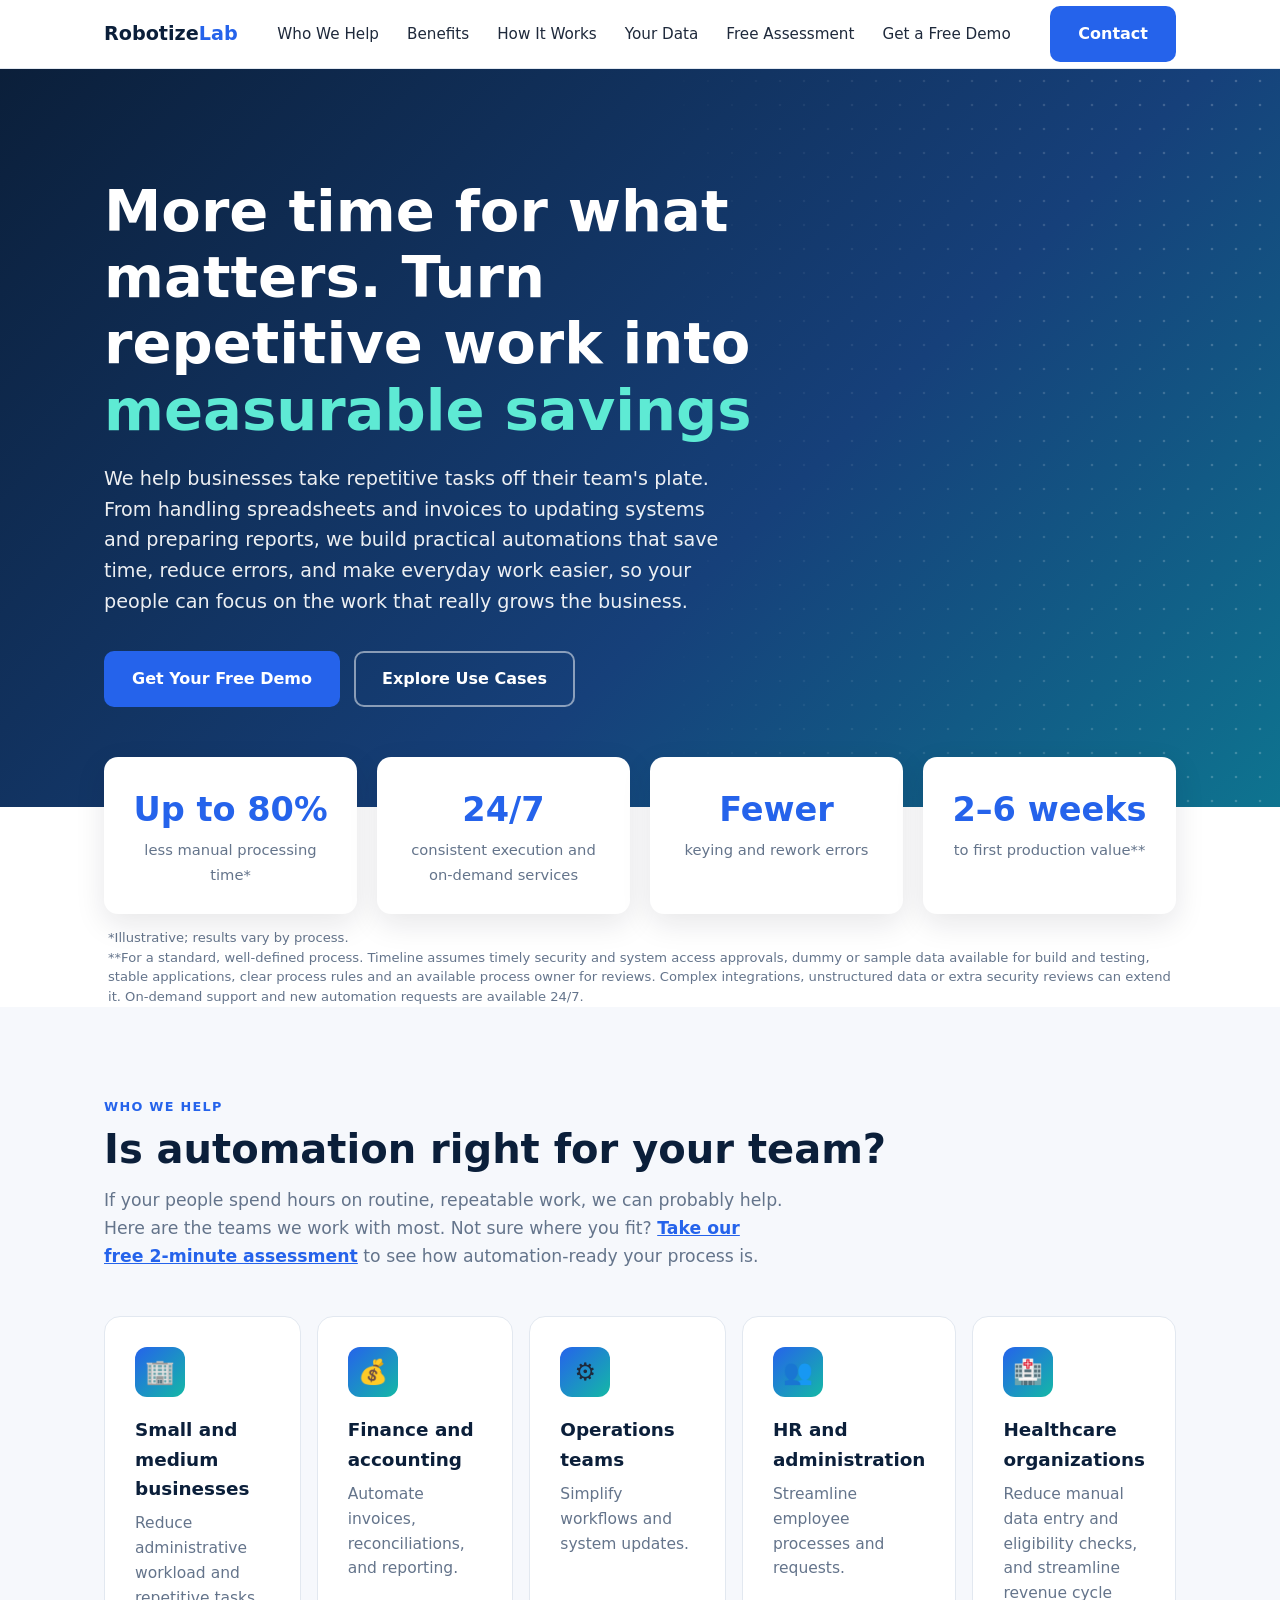
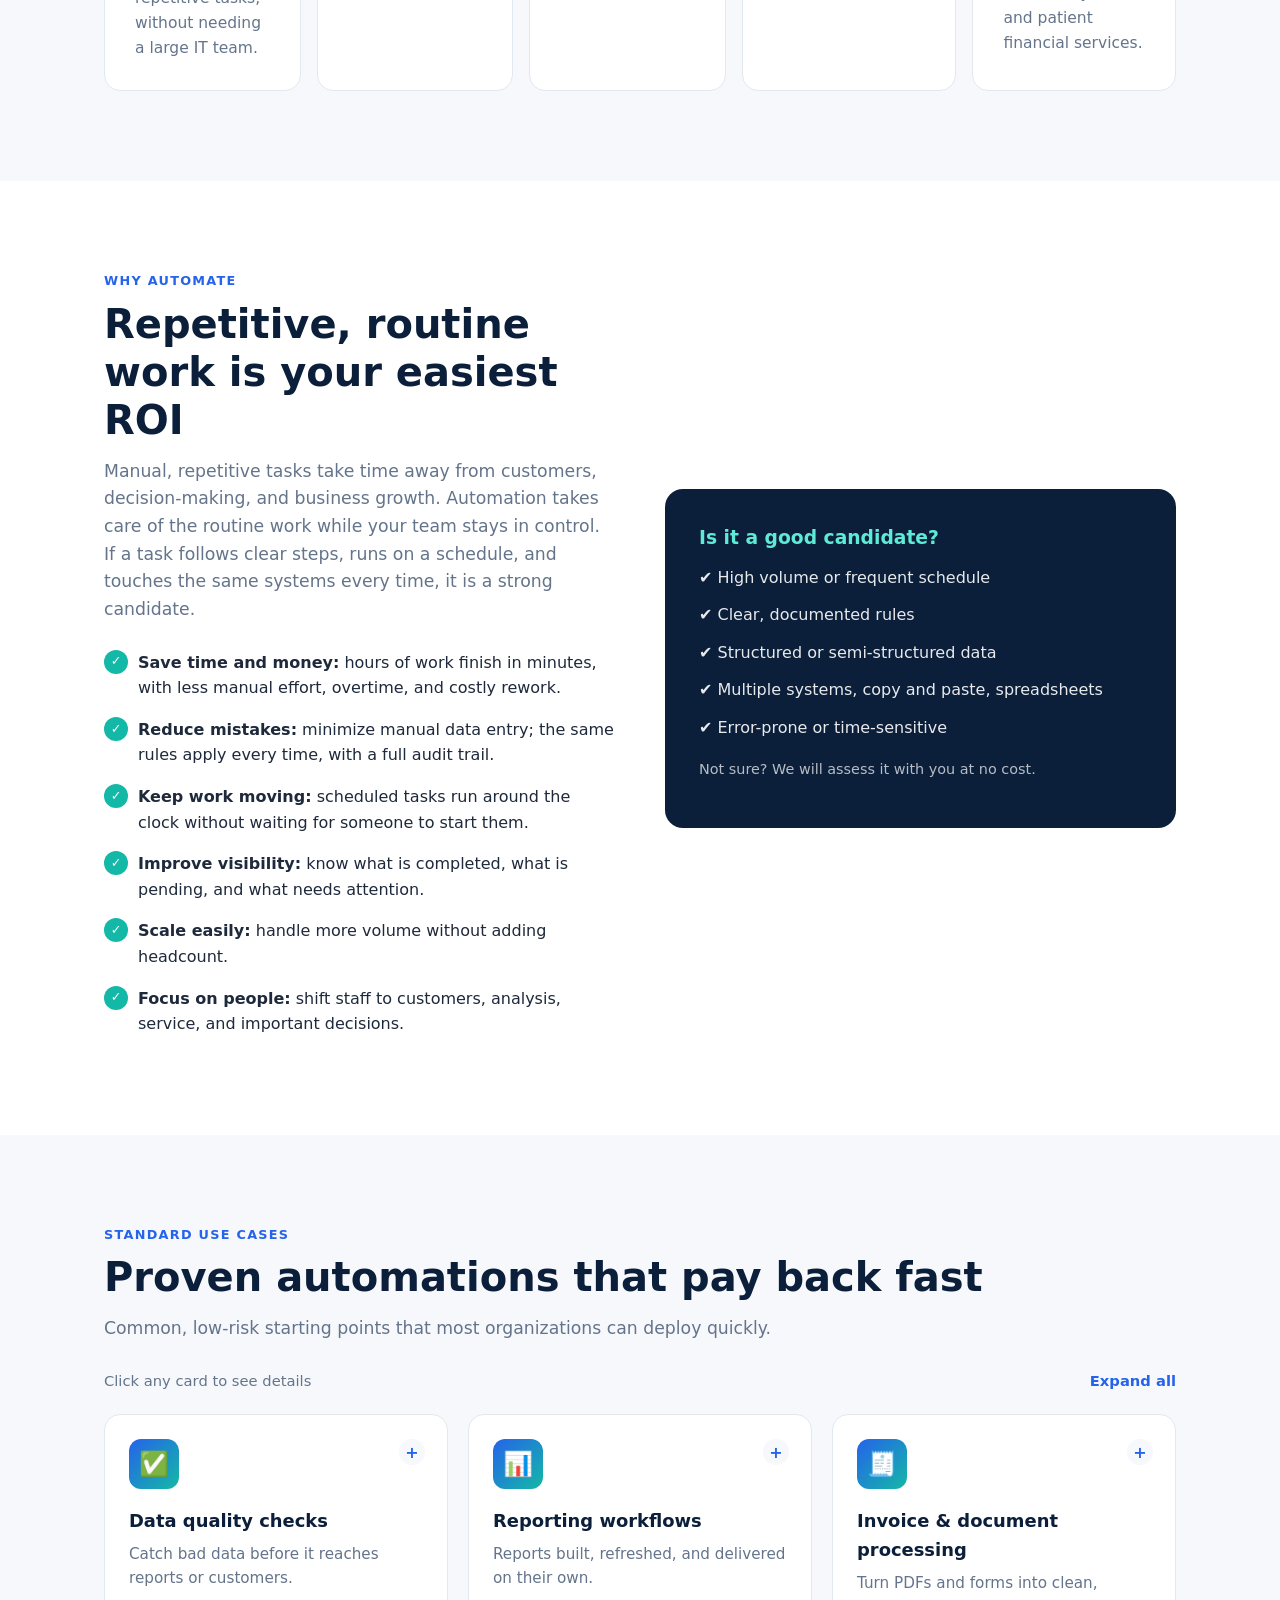
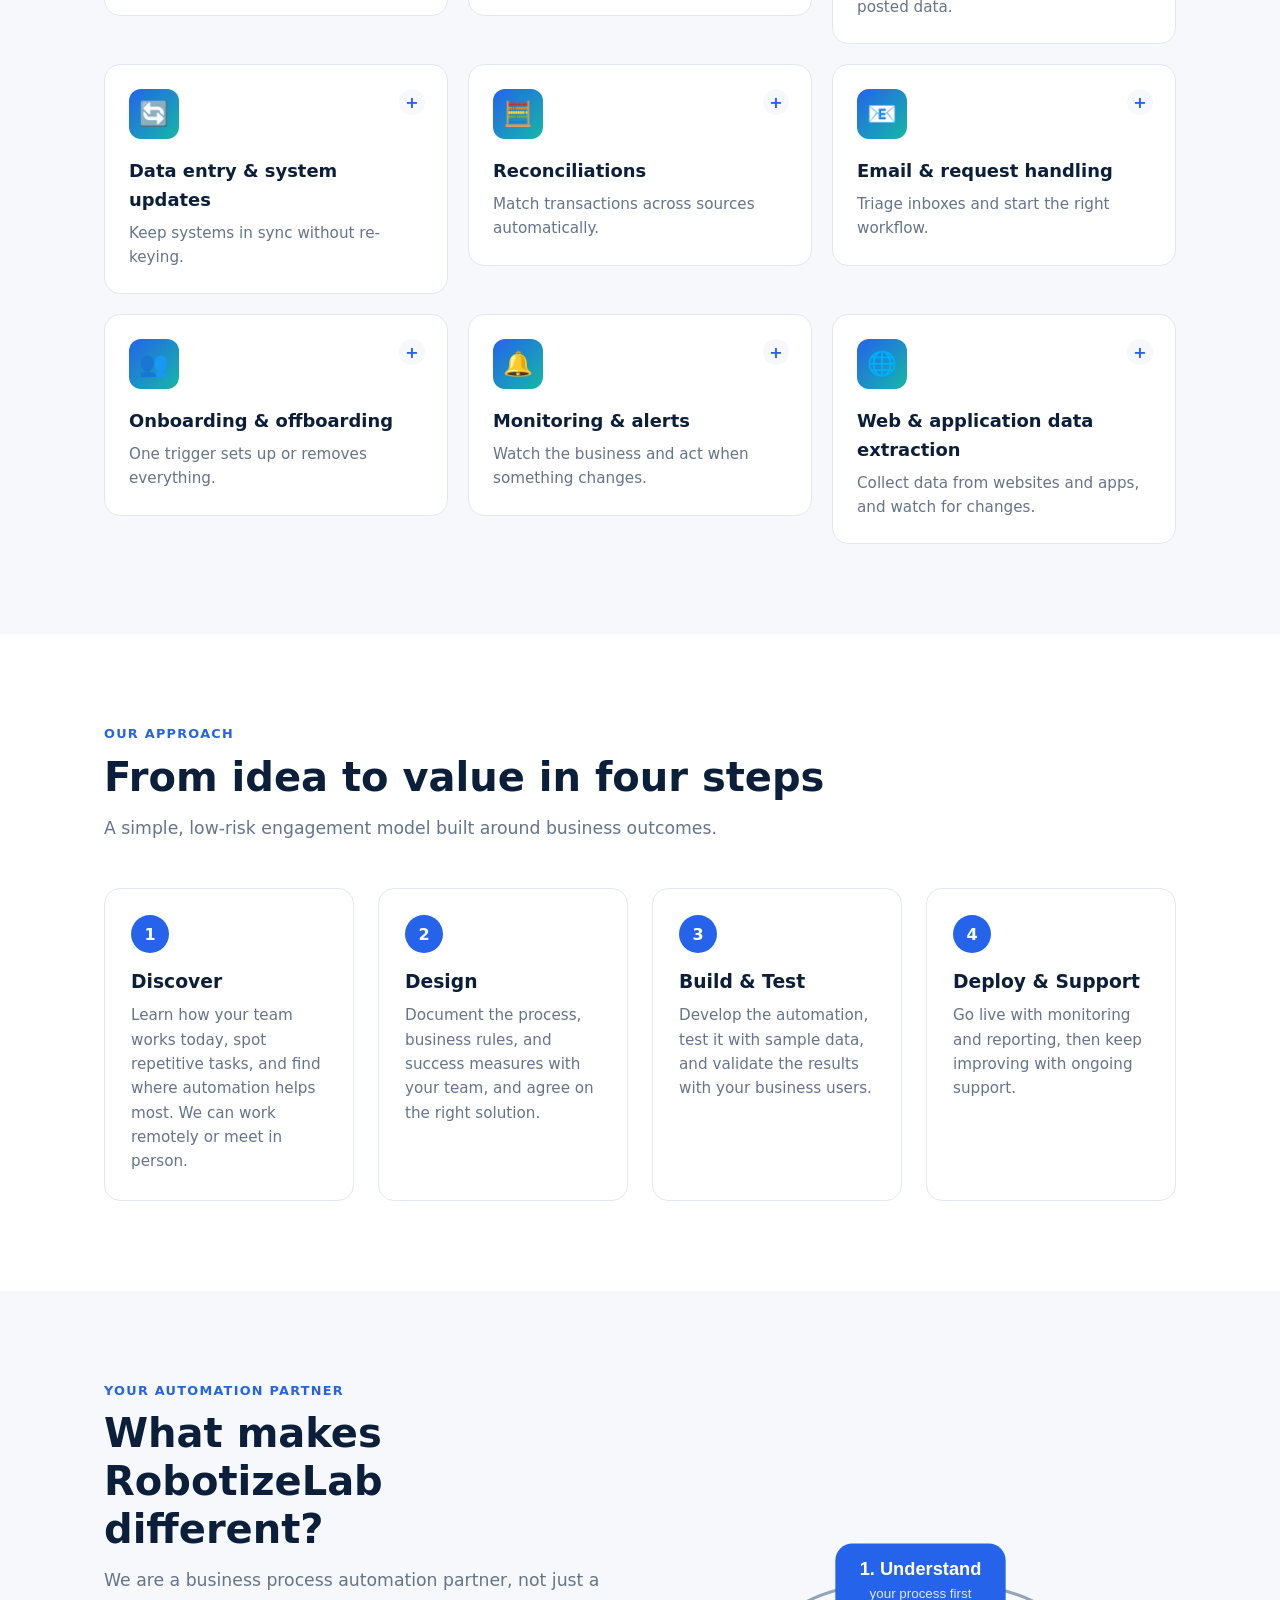
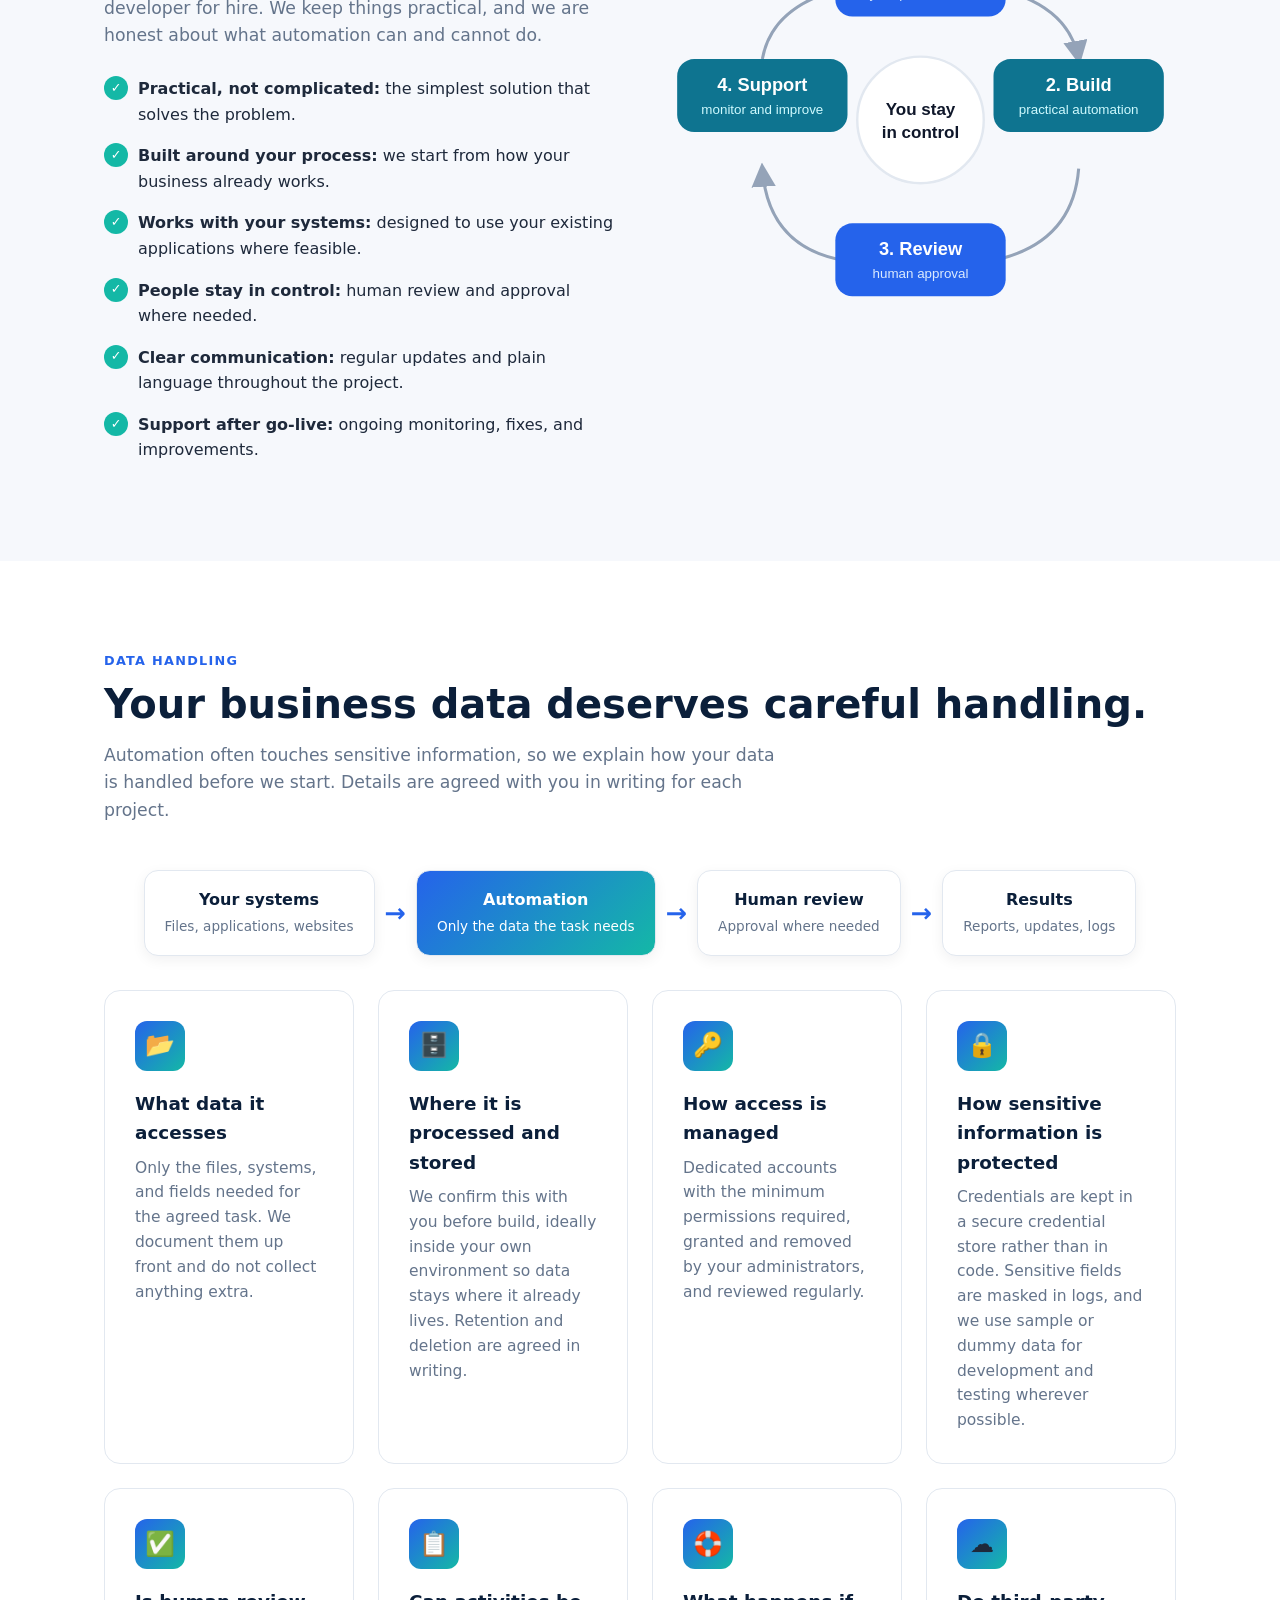
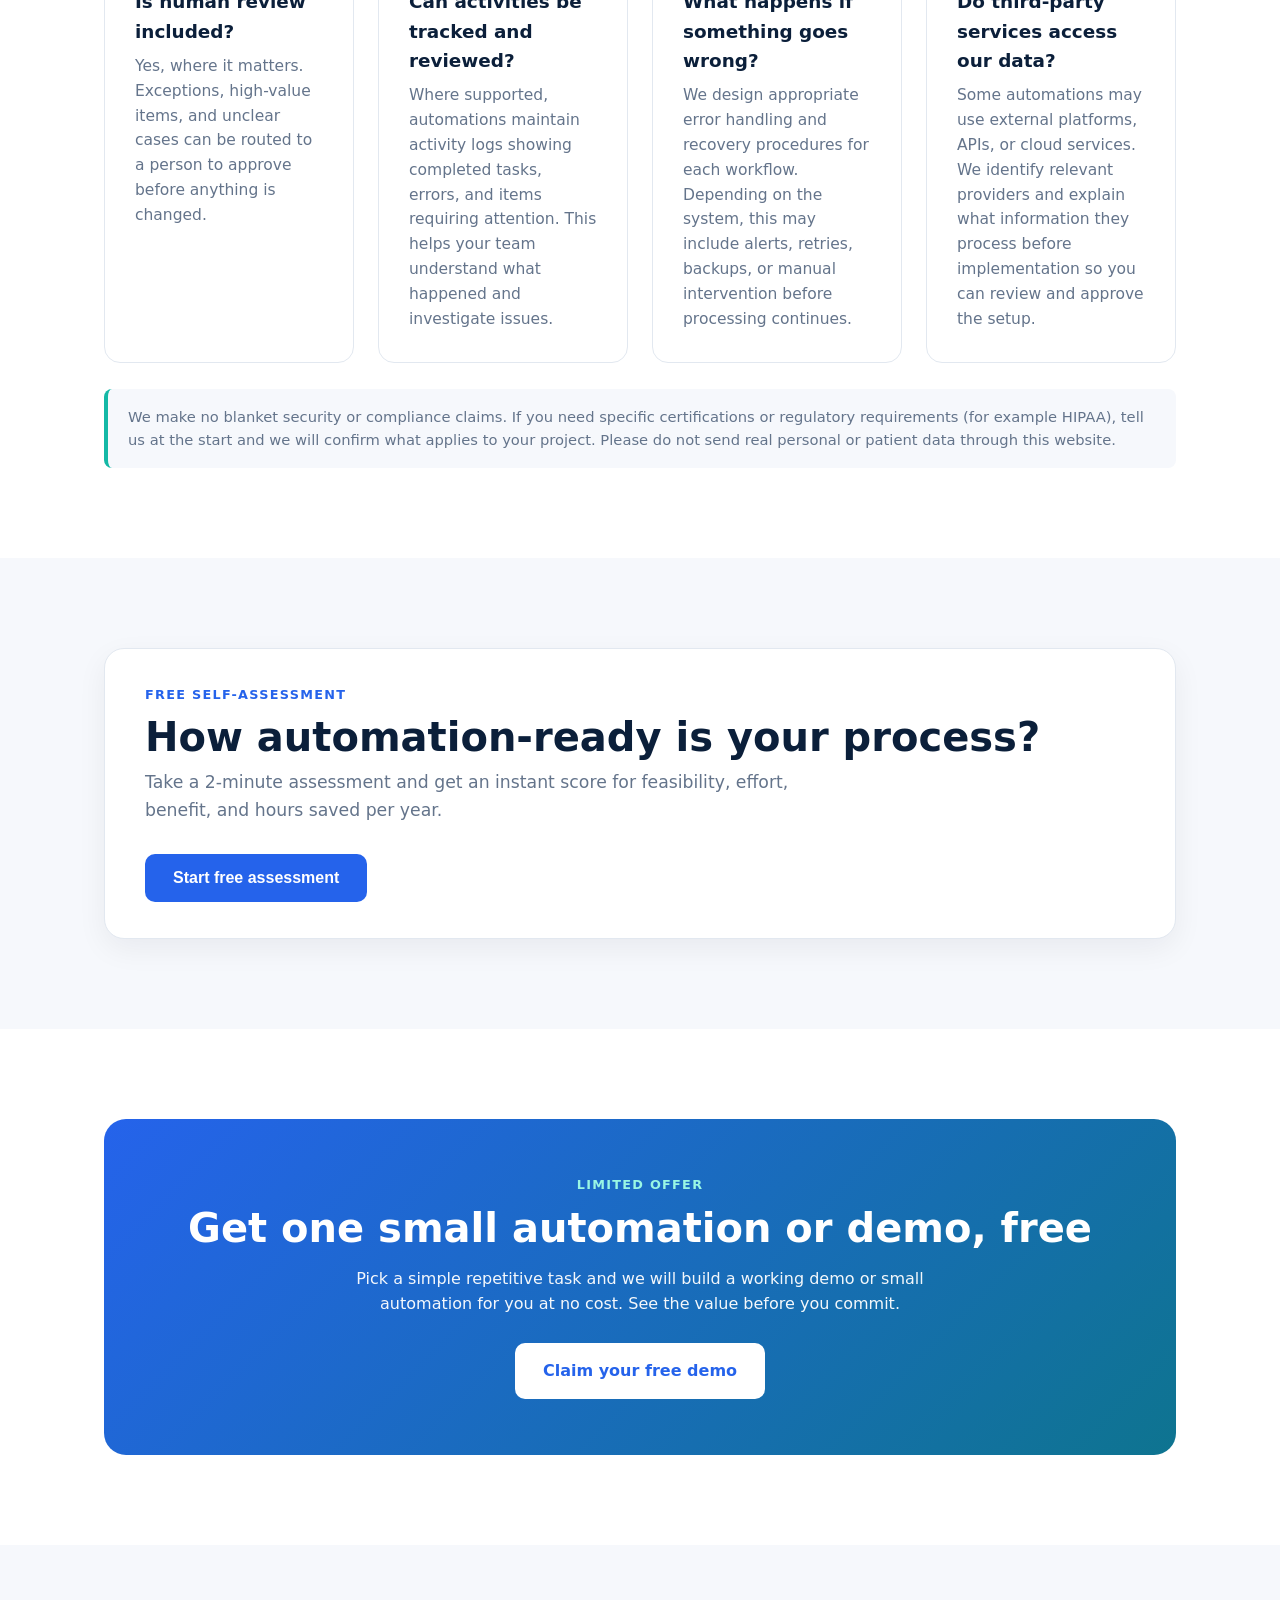
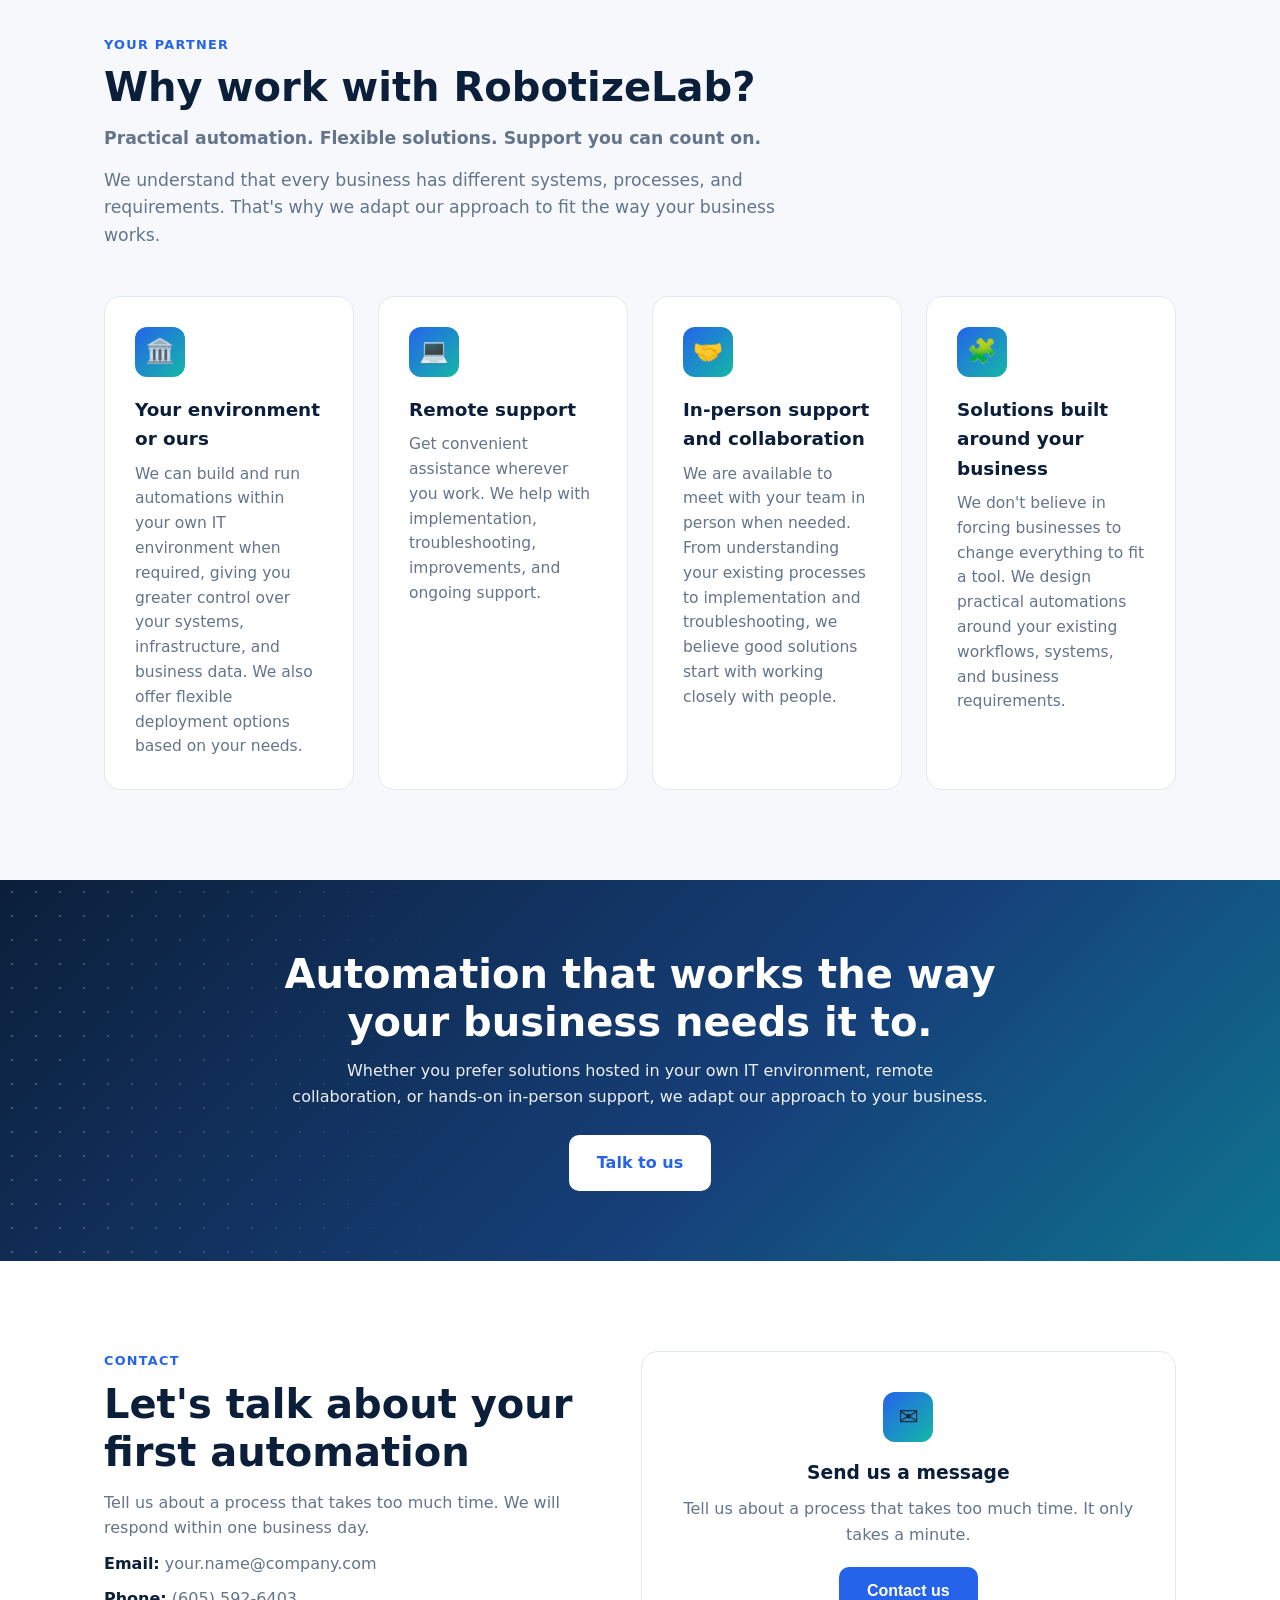
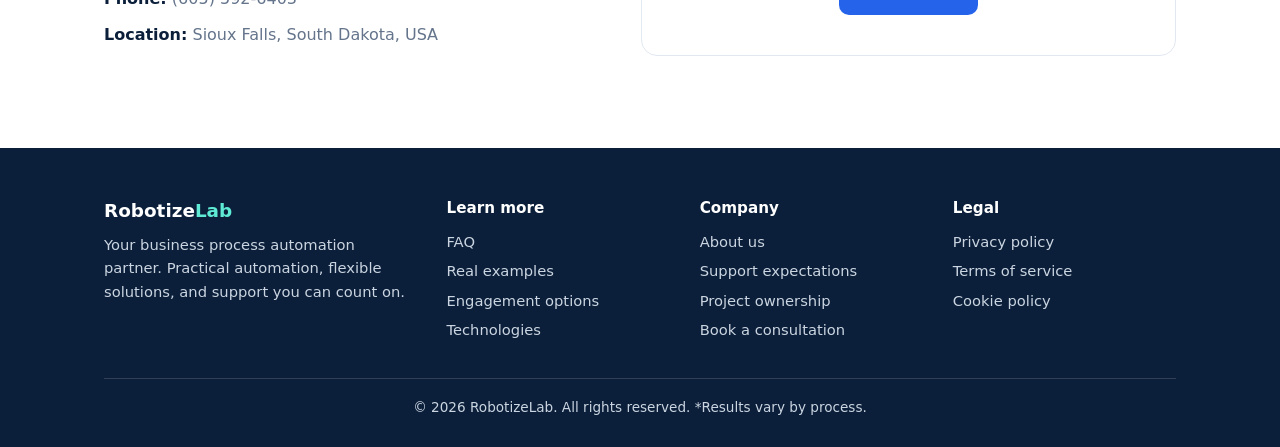
==== index.html @ 9ebb96de "Add files via upload" ====
<!DOCTYPE html>
<html lang="en">
<head>
<meta charset="UTF-8">
<meta name="viewport" content="width=device-width, initial-scale=1">
<title>RobotizeLab | Business Process Automation Partner</title>
<meta name="description" content="Automation consulting for businesses: take repetitive work off your team's plate, improve data quality, and automate reporting. Get one free demo automation.">
<style>
:root{--navy:#0b1f3a;--blue:#2563eb;--teal:#14b8a6;--bg:#f6f8fc;--text:#1e293b;--muted:#64748b;--white:#fff}
*{box-sizing:border-box;margin:0;padding:0}
html{scroll-behavior:smooth}
body{font-family:"Segoe UI",system-ui,-apple-system,Arial,sans-serif;color:var(--text);line-height:1.6;background:var(--white)}
a{color:inherit;text-decoration:none}
.container{max-width:1120px;margin:0 auto;padding:0 24px}
header{position:sticky;top:0;z-index:10;background:rgba(255,255,255,.92);backdrop-filter:blur(8px);border-bottom:1px solid #e2e8f0}
nav{display:flex;align-items:center;justify-content:space-between;height:68px}
.logo{font-weight:800;font-size:1.2rem;color:var(--navy)}
.logo span{color:var(--blue)}
nav ul{display:flex;gap:28px;list-style:none;font-weight:500;font-size:.95rem}
nav ul a:hover{color:var(--blue)}
.btn{display:inline-block;padding:13px 26px;border-radius:10px;font-weight:600;border:2px solid transparent;transition:.2s;cursor:pointer;font-size:1rem}
.btn-primary{background:var(--blue);color:#fff}
.btn-primary:hover{background:#1d4ed8;transform:translateY(-2px)}
.btn-ghost{border-color:rgba(255,255,255,.5);color:#fff}
.btn-ghost:hover{background:rgba(255,255,255,.12)}
.hero{position:relative;overflow:hidden;background:linear-gradient(135deg,var(--navy),#16407a 60%,#0e7490);color:#fff;padding:110px 0 100px}
.hero>.container{position:relative;z-index:1}
.dots{position:absolute;pointer-events:none;user-select:none;-webkit-mask-image:linear-gradient(to left,#000 10%,transparent 90%);mask-image:linear-gradient(to left,#000 10%,transparent 90%)}
.dots canvas{width:100%;height:100%;display:block}
.hero .dots{top:0;right:0;width:55%;height:100%}
.flex-band{position:relative;overflow:hidden}
.flex-band>.container{position:relative;z-index:1}
.flex-band .dots{top:0;left:0;width:40%;height:100%;-webkit-mask-image:linear-gradient(to right,#000 10%,transparent 90%);mask-image:linear-gradient(to right,#000 10%,transparent 90%)}
@media(max-width:1100px){.dots{display:none}}
.hero h1{font-size:clamp(2.2rem,5vw,3.6rem);line-height:1.15;max-width:760px;margin-bottom:20px}
.hero h1 em{font-style:normal;color:#5eead4}
.hero p{font-size:1.2rem;max-width:640px;opacity:.92;margin-bottom:34px}
.hero .cta{display:flex;gap:14px;flex-wrap:wrap}
.stats{display:grid;grid-template-columns:repeat(auto-fit,minmax(200px,1fr));gap:20px;margin-top:-50px;position:relative}
.stat{background:#fff;border-radius:14px;padding:26px;box-shadow:0 10px 30px rgba(15,23,42,.1);text-align:center}
.stat b{display:block;font-size:2.1rem;color:var(--blue)}
.stat span{color:var(--muted);font-size:.92rem}
section{padding:90px 0}
.alt{background:var(--bg)}
.eyebrow{color:var(--blue);font-weight:700;text-transform:uppercase;letter-spacing:.1em;font-size:.8rem}
h2{font-size:clamp(1.8rem,3.5vw,2.5rem);color:var(--navy);margin:8px 0 14px;line-height:1.2}
.lead{color:var(--muted);max-width:680px;font-size:1.08rem;margin-bottom:46px}
.grid{display:grid;grid-template-columns:repeat(auto-fit,minmax(260px,1fr));gap:24px}
.card{background:#fff;border:1px solid #e2e8f0;border-radius:16px;padding:30px;transition:.25s}
.card:hover{transform:translateY(-5px);box-shadow:0 14px 34px rgba(15,23,42,.1);border-color:#bfdbfe}
.icon{width:50px;height:50px;border-radius:12px;background:linear-gradient(135deg,var(--blue),var(--teal));display:grid;place-items:center;font-size:1.5rem;margin-bottom:18px}
.card h3{color:var(--navy);margin-bottom:8px;font-size:1.15rem}
.card p{color:var(--muted);font-size:.97rem}
.two{display:grid;grid-template-columns:1fr 1fr;gap:50px;align-items:center}
.checks{list-style:none;margin-top:18px}
.checks li{padding:8px 0 8px 34px;position:relative}
.checks li:before{content:"✓";position:absolute;left:0;top:8px;width:24px;height:24px;border-radius:50%;background:var(--teal);color:#fff;display:grid;place-items:center;font-size:.8rem;font-weight:700}
.panel{background:var(--navy);color:#fff;border-radius:18px;padding:34px}
.panel h3{margin-bottom:12px;color:#5eead4}
.panel p{opacity:.9;margin-bottom:12px}
.steps{display:grid;grid-template-columns:repeat(auto-fit,minmax(220px,1fr));gap:24px;counter-reset:s}
.step{counter-increment:s;padding:26px;background:#fff;border-radius:16px;border:1px solid #e2e8f0}
.step:before{content:counter(s);display:grid;place-items:center;width:38px;height:38px;border-radius:50%;background:var(--blue);color:#fff;font-weight:700;margin-bottom:14px}
.step h3{color:var(--navy);margin-bottom:6px}
.step p{color:var(--muted);font-size:.95rem}
.demo{background:linear-gradient(135deg,var(--blue),#0e7490);color:#fff;border-radius:22px;padding:56px;text-align:center}
.demo h2{color:#fff}
.demo p{max-width:620px;margin:0 auto 26px;opacity:.95}
.demo .btn{background:#fff;color:var(--blue)}
.contact{display:grid;grid-template-columns:1fr 1.1fr;gap:50px}
.info p{margin:10px 0;color:var(--muted)}
.info strong{color:var(--navy)}
form{background:#fff;border:1px solid #e2e8f0;border-radius:16px;padding:30px;display:grid;gap:14px}
input,select,textarea{width:100%;padding:12px 14px;border:1px solid #cbd5e1;border-radius:9px;font:inherit}
input:focus,select:focus,textarea:focus{outline:2px solid var(--blue);border-color:transparent}
textarea{min-height:110px;resize:vertical}
#msg{color:#047857;font-weight:600;display:none}
#f[hidden]{display:none}
#f.reveal{animation:fadeUp .4s ease}
@keyframes fadeUp{from{opacity:0;transform:translateY(12px)}to{opacity:1;transform:none}}
.cta-card{background:#fff;border:1px solid #e2e8f0;border-radius:16px;padding:40px 30px;text-align:center;align-self:start}
.cta-card .icon{margin:0 auto 16px}
.cta-card h3{color:var(--navy);margin-bottom:8px}
.cta-card p{color:var(--muted);margin-bottom:20px}
.cta-card[hidden]{display:none}
details.att{border:1px solid #cbd5e1;border-radius:9px;padding:0 14px}
details.att summary{cursor:pointer;font-weight:600;color:var(--navy);padding:12px 0;list-style:none;display:flex;justify-content:space-between;align-items:center}
details.att summary::-webkit-details-marker{display:none}
details.att summary:after{content:"＋";color:var(--blue);font-size:1.2rem}
details.att[open] summary:after{content:"－"}
details.att input{margin-bottom:4px}
details.att small{display:block;color:var(--muted);font-size:.8rem;margin:6px 0 14px;line-height:1.45}
.consent{font-size:.8rem;color:var(--muted);line-height:1.5}
.consent a{color:var(--blue);text-decoration:underline}
#attList{list-style:none;padding:0;margin:0}
#attList li{display:flex;justify-content:space-between;gap:10px;background:#f1f5f9;border-radius:8px;padding:6px 10px;margin-top:6px;font-size:.88rem}
#attList button{border:0;background:none;color:#b91c1c;cursor:pointer;font-weight:700}
#attErr{color:#b91c1c;font-size:.85rem;font-weight:600;margin-top:6px}
.uc-tools{display:flex;justify-content:space-between;align-items:center;margin:-20px 0 22px;color:var(--muted);font-size:.92rem}
.link-btn{background:none;border:0;color:var(--blue);font-weight:600;cursor:pointer;font:inherit;font-weight:600}
.uc-grid{display:grid;grid-template-columns:repeat(auto-fill,minmax(260px,1fr));gap:20px;align-items:start}
.uc{background:#fff;border:1px solid #e2e8f0;border-radius:16px;overflow:hidden;transition:.25s}
.uc:hover{box-shadow:0 14px 34px rgba(15,23,42,.1);border-color:#bfdbfe}
.uc.open{border-color:var(--blue);box-shadow:0 14px 34px rgba(37,99,235,.18);grid-column:1/-1}
.ex-toggle{width:100%;text-align:left;background:linear-gradient(135deg,#eff6ff,#ecfeff);border:1px dashed var(--blue);color:var(--blue);font:inherit;font-weight:700;padding:14px 16px;border-radius:12px;cursor:pointer;display:flex;justify-content:space-between;align-items:center}
.ex-toggle:hover,.ex-toggle.on{background:var(--blue);color:#fff;border-style:solid}
.ex-panel[hidden]{display:none}
.ex{display:grid;gap:14px;background:var(--bg);border-radius:14px;padding:20px}
.ex h4{margin-top:6px}
.ex-cols{display:grid;grid-template-columns:1fr 1fr;gap:14px}
.ex-card{border-radius:12px;padding:16px;background:#fff;border-top:4px solid}
.ex-bad{border-color:#f87171}.ex-good{border-color:var(--teal)}
.ex-card h4{color:var(--navy);margin:0 0 8px;font-size:.8rem}
.ex-card ul,.ex-card ol{padding-left:18px;font-size:.92rem}
.ex-card li{margin:4px 0}
.ex-sc{font-size:.93rem;color:var(--muted)}
.tbl-wrap{overflow-x:auto;border-radius:10px;border:1px solid #e2e8f0;background:#fff}
.tbl{width:100%;border-collapse:collapse;font-size:.86rem}
.tbl th{background:var(--navy);color:#fff;text-align:left;padding:9px 12px;font-weight:600;white-space:nowrap}
.tbl td{padding:8px 12px;border-top:1px solid #eef2f7}
.tbl tr.t-ok td:first-child{box-shadow:inset 4px 0 0 var(--teal)}
.tbl tr.t-warn td:first-child{box-shadow:inset 4px 0 0 #f59e0b}
.tbl tr.t-bad td:first-child{box-shadow:inset 4px 0 0 #ef4444}
.tbl tr.t-bad{background:#fef2f2}.tbl tr.t-warn{background:#fffbeb}.tbl tr.t-ok{background:#f0fdf9}
.demo-box{display:grid;gap:12px;background:#fff;border:1px solid #dbeafe;border-radius:14px;padding:16px}
.demo-lbl{font-size:.75rem;font-weight:700;text-transform:uppercase;letter-spacing:.08em;color:var(--muted);margin-bottom:6px}
.run-demo{justify-self:start}
.run-demo:disabled{opacity:.7;cursor:wait}
.demo-out[hidden]{display:none}
.demo-out tbody tr{animation:rowIn .4s both}
@keyframes rowIn{from{opacity:0;transform:translateY(8px)}to{opacity:1;transform:none}}
.bar-run{height:8px;background:#e2e8f0;border-radius:99px;overflow:hidden}
.bar-run i{display:block;height:100%;width:0;background:linear-gradient(90deg,var(--blue),var(--teal));animation:fill 1.1s linear forwards}
@keyframes fill{to{width:100%}}
.file-lbl{font-size:.82rem;font-weight:700;color:var(--navy);margin:10px 0 5px}
.ex-fn{font-size:.8rem;color:var(--muted);text-align:center}
@media(max-width:640px){.ex-cols{grid-template-columns:1fr}}
.uc-head{width:100%;text-align:left;background:none;border:0;padding:24px;cursor:pointer;font:inherit;color:inherit;display:block;position:relative}
.uc-head h3{color:var(--navy);font-size:1.12rem;margin-bottom:6px;padding-right:28px}
.uc-head p{color:var(--muted);font-size:.95rem}
.uc-head:after{content:"+";position:absolute;right:22px;top:24px;width:26px;height:26px;border-radius:50%;background:var(--bg);color:var(--blue);display:grid;place-items:center;font-weight:700;transition:.25s}
.uc.open .uc-head:after{content:"–";background:var(--blue);color:#fff}
.uc-body{max-height:0;overflow:hidden;transition:max-height .4s ease}
.uc-in{padding:0 24px 24px;display:grid;gap:14px;border-top:1px dashed #dbe3ef;padding-top:18px}
.uc-in h4{font-size:.75rem;text-transform:uppercase;letter-spacing:.08em;color:var(--blue);margin-bottom:4px}
.uc-in p,.uc-in li{font-size:.94rem;color:var(--text)}
.uc-in ul{padding-left:18px}
.uc-win{background:linear-gradient(135deg,#ecfeff,#eff6ff);border-radius:12px;padding:14px 16px}
.uc-win b{color:var(--navy)}
@media(max-width:640px){.uc.open{grid-column:auto}}
.as-wrap{display:grid;grid-template-columns:1.1fr 1fr;gap:30px;align-items:start}
.as-form{background:#fff;border:1px solid #e2e8f0;border-radius:16px;padding:28px;display:grid;gap:14px}
.as-form h3{color:var(--navy);font-size:1rem;margin-top:8px;padding-bottom:6px;border-bottom:2px solid var(--bg)}
.as-form label{display:grid;gap:5px;font-size:.9rem;font-weight:600;color:var(--navy)}
.as-result{position:sticky;top:90px;background:#fff;border:1px solid #e2e8f0;border-radius:16px;padding:28px;box-shadow:0 10px 30px rgba(15,23,42,.06)}
.as-empty{text-align:center;color:var(--muted);padding:30px 10px}
.as-empty h3{color:var(--navy);margin:6px 0}
.as-badge{display:inline-block;padding:6px 14px;border-radius:99px;font-weight:700;font-size:.85rem;margin-bottom:10px}
.b-good{background:#d1fae5;color:#047857}.b-mid{background:#fef3c7;color:#b45309}.b-bad{background:#fee2e2;color:#b91c1c}
.as-big{font-size:3rem;font-weight:800;color:var(--blue);line-height:1}
.as-sub{color:var(--muted);font-size:.9rem;margin-bottom:18px}
.meter{margin:14px 0}
.meter .row{display:flex;justify-content:space-between;font-size:.9rem;font-weight:600;color:var(--navy);margin-bottom:5px}
.meter .bar{height:10px;border-radius:99px;background:#e2e8f0;overflow:hidden}
.meter .bar i{display:block;height:100%;border-radius:99px;background:linear-gradient(90deg,var(--blue),var(--teal));width:0;transition:width .8s ease}
.as-kpis{display:grid;grid-template-columns:1fr 1fr;gap:12px;margin:18px 0}
.as-kpis div{background:var(--bg);border-radius:12px;padding:14px;text-align:center}
.as-kpis b{display:block;font-size:1.4rem;color:var(--navy)}
.as-kpis span{font-size:.8rem;color:var(--muted)}
.as-note{background:linear-gradient(135deg,#ecfeff,#eff6ff);border-radius:12px;padding:14px;font-size:.92rem;margin-bottom:14px}
.as-flag{color:#b91c1c;font-weight:600;font-size:.9rem;margin-bottom:8px}
.as-dl{margin-top:22px;text-align:center;color:var(--muted);font-size:.95rem}
.as-dl a{color:var(--blue);font-weight:600;text-decoration:underline}
@media(max-width:900px){.as-wrap{grid-template-columns:1fr}.as-result{position:static}}
.assess-cta{display:flex;align-items:center;justify-content:space-between;gap:30px;flex-wrap:wrap;background:#fff;border:1px solid #e2e8f0;border-radius:20px;padding:36px 40px;box-shadow:0 10px 30px rgba(15,23,42,.06)}
.assess-cta h2{margin-bottom:8px}
.modal{position:fixed;inset:0;z-index:100;background:rgba(11,31,58,.65);display:flex;align-items:flex-start;justify-content:center;overflow-y:auto;padding:30px 16px}
.modal[hidden]{display:none}
.modal-box{position:relative;background:var(--bg);border-radius:20px;width:100%;max-width:760px;padding:30px;margin:auto}
.modal-x{position:absolute;right:16px;top:12px;border:0;background:#fff;width:36px;height:36px;border-radius:50%;font-size:1.5rem;cursor:pointer;color:var(--navy);z-index:2;box-shadow:0 2px 8px rgba(0,0,0,.15)}
.as-wrap{display:block}
.as-wrap [hidden]{display:none}
.as-result{position:static}
.as-form{padding:24px}
.as-back{background:none;border:0;color:var(--blue);font:inherit;font-weight:600;cursor:pointer;margin-top:12px;display:block;width:100%;text-align:center}
.who-grid,.data-grid,.pw-grid{grid-template-columns:repeat(4,1fr)}
.who-grid{grid-template-columns:repeat(5,1fr);gap:16px}
@media(max-width:1000px){.who-grid,.data-grid,.pw-grid{grid-template-columns:repeat(2,1fr)}}
@media(max-width:560px){.who-grid,.data-grid,.pw-grid{grid-template-columns:1fr}}
.flex-band{background:linear-gradient(135deg,var(--navy),#16407a 60%,#0e7490);color:#fff;text-align:center;padding:70px 0}
.flex-band h2{color:#fff;max-width:820px;margin:0 auto 12px}
.flex-band>.container>p{max-width:700px;margin:0 auto 26px;opacity:.92}
.journey svg{width:100%;height:auto;max-width:600px;display:block;margin:0 auto}
.dflow{display:flex;align-items:stretch;justify-content:center;gap:10px;flex-wrap:wrap}
.dnode{background:#fff;border:1px solid #e2e8f0;border-radius:14px;padding:16px 20px;text-align:center;min-width:170px;box-shadow:0 4px 14px rgba(15,23,42,.06)}
.dnode b{display:block;color:var(--navy)}
.dnode span{color:var(--muted);font-size:.85rem}
.dnode.hl{background:linear-gradient(135deg,var(--blue),var(--teal))}
.dnode.hl b,.dnode.hl span{color:#fff}
.darrow{align-self:center;color:var(--blue);font-size:1.6rem;font-weight:700}
#data .note{margin-top:26px;padding:16px 20px;background:var(--bg);border-left:4px solid var(--teal);border-radius:8px;color:var(--muted);font-size:.92rem}
footer{background:var(--navy);color:#cbd5e1;padding:48px 0 28px;font-size:.92rem;text-align:left}
.fcols{display:grid;grid-template-columns:1.4fr 1fr 1fr 1fr;gap:30px}
footer h4{color:#fff;margin-bottom:10px;font-size:.95rem}
footer ul{list-style:none}
footer li{margin:6px 0}
footer a:hover{color:#5eead4}
.fbrand{color:#fff;font-weight:800;font-size:1.15rem;margin-bottom:8px}
.fbrand span{color:#5eead4}
.fbottom{border-top:1px solid rgba(255,255,255,.15);margin-top:30px;padding-top:18px;font-size:.85rem;text-align:center}
@media(max-width:820px){.fcols{grid-template-columns:1fr 1fr}}
@media(max-width:520px){.fcols{grid-template-columns:1fr}}
@media(max-width:820px){nav ul{display:none}.two,.contact{grid-template-columns:1fr}.demo{padding:36px 22px}}
</style>
</head>
<body>

<header>
  <div class="container">
    <nav>
      <a href="#top" class="logo">Robotize<span>Lab</span></a>
      <ul>
        <li><a href="#who">Who We Help</a></li>
        <li><a href="#why">Benefits</a></li>
        <li><a href="#approach">How It Works</a></li>
        <li><a href="#data">Your Data</a></li>
        <li><a href="#assess">Free Assessment</a></li>
        <li><a href="#demo">Get a Free Demo</a></li>
      </ul>
      <a href="#contact" class="btn btn-primary">Contact</a>
    </nav>
  </div>
</header>

<div class="hero" id="top">
  <div class="dots" aria-hidden="true"></div>
  <div class="container">
    <h1>More time for what matters. Turn repetitive work into <em>measurable savings</em></h1>
    <p>We help businesses take repetitive tasks off their team's plate. From handling spreadsheets and invoices to updating systems and preparing reports, we build practical automations that save time, reduce errors, and make everyday work easier, so your people can focus on the work that really grows the business.</p>
    <div class="cta">
      <a href="#demo" class="btn btn-primary">Get Your Free Demo</a>
      <a href="#usecases" class="btn btn-ghost">Explore Use Cases</a>
    </div>
  </div>
</div>

<div class="container">
  <div class="stats">
    <div class="stat"><b>Up to 80%</b><span>less manual processing time*</span></div>
    <div class="stat"><b>24/7</b><span>consistent execution and on-demand services</span></div>
    <div class="stat"><b>Fewer</b><span>keying and rework errors</span></div>
    <div class="stat"><b>2–6 weeks</b><span>to first production value**</span></div>
  </div>
  <p style="font-size:.82rem;color:var(--muted);margin:14px 4px 0;line-height:1.5">*Illustrative; results vary by process.<br>**For a standard, well-defined process. Timeline assumes timely security and system access approvals, dummy or sample data available for build and testing, stable applications, clear process rules and an available process owner for reviews. Complex integrations, unstructured data or extra security reviews can extend it. On-demand support and new automation requests are available 24/7.</p>
</div>

<section class="alt" id="who">
  <div class="container">
    <div class="eyebrow">Who we help</div>
    <h2>Is automation right for your team?</h2>
    <p class="lead">If your people spend hours on routine, repeatable work, we can probably help. Here are the teams we work with most. Not sure where you fit? <a href="#assess" style="color:var(--blue);font-weight:600;text-decoration:underline">Take our free 2-minute assessment</a> to see how automation-ready your process is.</p>
    <div class="grid who-grid">
      <div class="card"><div class="icon">🏢</div><h3>Small and medium businesses</h3><p>Reduce administrative workload and repetitive tasks, without needing a large IT team.</p></div>
      <div class="card"><div class="icon">💰</div><h3>Finance and accounting</h3><p>Automate invoices, reconciliations, and reporting.</p></div>
      <div class="card"><div class="icon">⚙️</div><h3>Operations teams</h3><p>Simplify workflows and system updates.</p></div>
      <div class="card"><div class="icon">👥</div><h3>HR and administration</h3><p>Streamline employee processes and requests.</p></div>
      <div class="card"><div class="icon">🏥</div><h3>Healthcare organizations</h3><p>Reduce manual data entry and eligibility checks, and streamline revenue cycle and patient financial services.</p></div>
    </div>
  </div>
</section>

<section id="why">
  <div class="container two">
    <div>
      <div class="eyebrow">Why automate</div>
      <h2>Repetitive, routine work is your easiest ROI</h2>
      <p class="lead" style="margin-bottom:0">Manual, repetitive tasks take time away from customers, decision-making, and business growth. Automation takes care of the routine work while your team stays in control. If a task follows clear steps, runs on a schedule, and touches the same systems every time, it is a strong candidate.</p>
      <ul class="checks">
        <li><b>Save time and money:</b> hours of work finish in minutes, with less manual effort, overtime, and costly rework.</li>
        <li><b>Reduce mistakes:</b> minimize manual data entry; the same rules apply every time, with a full audit trail.</li>
        <li><b>Keep work moving:</b> scheduled tasks run around the clock without waiting for someone to start them.</li>
        <li><b>Improve visibility:</b> know what is completed, what is pending, and what needs attention.</li>
        <li><b>Scale easily:</b> handle more volume without adding headcount.</li>
        <li><b>Focus on people:</b> shift staff to customers, analysis, service, and important decisions.</li>
      </ul>
    </div>
    <div class="panel">
      <h3>Is it a good candidate?</h3>
      <p>✔ High volume or frequent schedule</p>
      <p>✔ Clear, documented rules</p>
      <p>✔ Structured or semi-structured data</p>
      <p>✔ Multiple systems, copy and paste, spreadsheets</p>
      <p>✔ Error-prone or time-sensitive</p>
      <p style="margin-top:18px;opacity:.7;font-size:.9rem">Not sure? We will assess it with you at no cost.</p>
    </div>
  </div>
</section>

<section class="alt" id="usecases">
  <div class="container">
    <div class="eyebrow">Standard use cases</div>
    <h2>Proven automations that pay back fast</h2>
    <p class="lead">Common, low-risk starting points that most organizations can deploy quickly.</p>
    <div class="uc-tools">
      <span>Click any card to see details</span>
      <button type="button" id="toggleAll" class="link-btn">Expand all</button>
    </div>
    <div class="uc-grid" id="ucGrid"></div>
  </div>
</section>

<section id="approach">
  <div class="container">
    <div class="eyebrow">Our approach</div>
    <h2>From idea to value in four steps</h2>
    <p class="lead">A simple, low-risk engagement model built around business outcomes.</p>
    <div class="steps">
      <div class="step"><h3>Discover</h3><p>Learn how your team works today, spot repetitive tasks, and find where automation helps most. We can work remotely or meet in person.</p></div>
      <div class="step"><h3>Design</h3><p>Document the process, business rules, and success measures with your team, and agree on the right solution.</p></div>
      <div class="step"><h3>Build &amp; Test</h3><p>Develop the automation, test it with sample data, and validate the results with your business users.</p></div>
      <div class="step"><h3>Deploy &amp; Support</h3><p>Go live with monitoring and reporting, then keep improving with ongoing support.</p></div>
    </div>
  </div>
</section>

<section class="alt" id="different">
  <div class="container two">
    <div>
      <div class="eyebrow">Your automation partner</div>
      <h2>What makes RobotizeLab different?</h2>
      <p class="lead" style="margin-bottom:0">We are a business process automation partner, not just a developer for hire. We keep things practical, and we are honest about what automation can and cannot do.</p>
      <ul class="checks">
        <li><b>Practical, not complicated:</b> the simplest solution that solves the problem.</li>
        <li><b>Built around your process:</b> we start from how your business already works.</li>
        <li><b>Works with your systems:</b> designed to use your existing applications where feasible.</li>
        <li><b>People stay in control:</b> human review and approval where needed.</li>
        <li><b>Clear communication:</b> regular updates and plain language throughout the project.</li>
        <li><b>Support after go-live:</b> ongoing monitoring, fixes, and improvements.</li>
      </ul>
    </div>
    <div class="journey" aria-label="Partnership journey diagram">
      <svg viewBox="0 0 420 360" role="img" aria-label="Cycle: Understand, Build, Review, Support, then improve">
        <defs><marker id="ar" markerWidth="8" markerHeight="8" refX="6" refY="4" orient="auto"><path d="M0,0 L8,4 L0,8 z" fill="#94a3b8"/></marker></defs>
        <g fill="none" stroke="#94a3b8" stroke-width="2.5" marker-end="url(#ar)">
          <path d="M240 62 Q330 70 340 125"/><path d="M340 215 Q335 280 262 292"/><path d="M158 292 Q85 285 80 215"/><path d="M80 125 Q90 70 178 62"/>
        </g>
        <g font-family="Segoe UI,Arial" text-anchor="middle">
          <rect x="140" y="30" width="140" height="60" rx="14" fill="#2563eb"/><text x="210" y="56" fill="#fff" font-weight="700" font-size="15">1. Understand</text><text x="210" y="75" fill="#dbeafe" font-size="11">your process first</text>
          <rect x="270" y="125" width="140" height="60" rx="14" fill="#0e7490"/><text x="340" y="151" fill="#fff" font-weight="700" font-size="15">2. Build</text><text x="340" y="170" fill="#cffafe" font-size="11">practical automation</text>
          <rect x="140" y="260" width="140" height="60" rx="14" fill="#2563eb"/><text x="210" y="286" fill="#fff" font-weight="700" font-size="15">3. Review</text><text x="210" y="305" fill="#dbeafe" font-size="11">human approval</text>
          <rect x="10" y="125" width="140" height="60" rx="14" fill="#0e7490"/><text x="80" y="151" fill="#fff" font-weight="700" font-size="15">4. Support</text><text x="80" y="170" fill="#cffafe" font-size="11">monitor and improve</text>
          <circle cx="210" cy="175" r="52" fill="#fff" stroke="#e2e8f0" stroke-width="2"/><text x="210" y="171" font-weight="700" font-size="14" fill="#0f172a">You stay</text><text x="210" y="190" font-weight="700" font-size="14" fill="#0f172a">in control</text>
        </g>
      </svg>
    </div>
  </div>
</section>

<section id="data">
  <div class="container">
    <div class="eyebrow">Data handling</div>
    <h2>Your business data deserves careful handling.</h2>
    <p class="lead">Automation often touches sensitive information, so we explain how your data is handled before we start. Details are agreed with you in writing for each project.</p>
    <div class="dflow" aria-label="Data flow diagram">
      <div class="dnode"><b>Your systems</b><span>Files, applications, websites</span></div>
      <div class="darrow">→</div>
      <div class="dnode hl"><b>Automation</b><span>Only the data the task needs</span></div>
      <div class="darrow">→</div>
      <div class="dnode"><b>Human review</b><span>Approval where needed</span></div>
      <div class="darrow">→</div>
      <div class="dnode"><b>Results</b><span>Reports, updates, logs</span></div>
    </div>
    <div class="grid data-grid" style="margin-top:34px">
      <div class="card"><div class="icon">📂</div><h3>What data it accesses</h3><p>Only the files, systems, and fields needed for the agreed task. We document them up front and do not collect anything extra.</p></div>
      <div class="card"><div class="icon">🗄️</div><h3>Where it is processed and stored</h3><p>We confirm this with you before build, ideally inside your own environment so data stays where it already lives. Retention and deletion are agreed in writing.</p></div>
      <div class="card"><div class="icon">🔑</div><h3>How access is managed</h3><p>Dedicated accounts with the minimum permissions required, granted and removed by your administrators, and reviewed regularly.</p></div>
      <div class="card"><div class="icon">🔒</div><h3>How sensitive information is protected</h3><p>Credentials are kept in a secure credential store rather than in code. Sensitive fields are masked in logs, and we use sample or dummy data for development and testing wherever possible.</p></div>
      <div class="card"><div class="icon">✅</div><h3>Is human review included?</h3><p>Yes, where it matters. Exceptions, high-value items, and unclear cases can be routed to a person to approve before anything is changed.</p></div>
      <div class="card"><div class="icon">📋</div><h3>Can activities be tracked and reviewed?</h3><p>Where supported, automations maintain activity logs showing completed tasks, errors, and items requiring attention. This helps your team understand what happened and investigate issues.</p></div>
      <div class="card"><div class="icon">🛟</div><h3>What happens if something goes wrong?</h3><p>We design appropriate error handling and recovery procedures for each workflow. Depending on the system, this may include alerts, retries, backups, or manual intervention before processing continues.</p></div>
      <div class="card"><div class="icon">☁️</div><h3>Do third-party services access our data?</h3><p>Some automations may use external platforms, APIs, or cloud services. We identify relevant providers and explain what information they process before implementation so you can review and approve the setup.</p></div>
    </div>
    <p class="note">We make no blanket security or compliance claims. If you need specific certifications or regulatory requirements (for example HIPAA), tell us at the start and we will confirm what applies to your project. Please do not send real personal or patient data through this website.</p>
  </div>
</section>

<section class="alt" id="assess">
  <div class="container">
    <div class="assess-cta">
      <div>
        <div class="eyebrow">Free self-assessment</div>
        <h2>How automation-ready is your process?</h2>
        <p class="lead" style="margin-bottom:0">Take a 2-minute assessment and get an instant score for feasibility, effort, benefit, and hours saved per year.</p>
      </div>
      <button type="button" class="btn btn-primary" id="openAssess">Start free assessment</button>
    </div>
  </div>
</section>

<div class="modal" id="asModal" hidden role="dialog" aria-modal="true" aria-label="Automation readiness assessment">
  <div class="modal-box">
    <button type="button" class="modal-x" id="closeAssess" aria-label="Close">×</button>
    <div class="as-wrap">
      <form id="asForm" class="as-form" autocomplete="off">
        <h3>Your details</h3>
        <label>Your name<input id="a_user" required maxlength="100" autocomplete="name" placeholder="Full name"></label>
        <label>Work email<input id="a_email" type="email" required maxlength="150" autocomplete="email" placeholder="name@company.com"></label>
        <label>Company name (optional)<input id="a_company" maxlength="150" autocomplete="organization" placeholder="Company"></label>
                <label>Phone number (optional)<input id="a_phone" type="tel" inputmode="numeric" maxlength="14" autocomplete="tel-national" pattern="\(\d{3}\) \d{3}-\d{4}" title="Format: (000) 000-0000" placeholder="(000) 000-0000"></label>
        <small style="color:var(--muted);font-weight:400">We keep these details for internal use only, to follow up on your assessment. Please do not enter personal or patient data.</small>
        <h3>1. About the process</h3>
        <label>Process name (optional)<input id="a_name" placeholder="e.g. Monthly invoice reconciliation"></label>
        <label>What do your data inputs mostly look like?
          <select id="a_input"><option>Digital and Structured</option><option>Digital and Unstructured</option><option>Non Digital and Structured</option><option>Not digital and Unstructured</option></select></label>
        <label>How will the process change in the next 6 months?
          <select id="a_pstab"><option>No change expected</option><option>Very Small Change</option><option>Some change</option><option>Medium Change</option><option>Significant Change</option></select></label>
        <label>How will your applications change in the next 6 months?
          <select id="a_astab"><option>No change expected</option><option>Very Small Change</option><option>Some change</option><option>Medium Change</option><option>Significant Change</option></select></label>

        <h3>2. Benefits</h3>
        <label>Employees needed to perform the process<input id="a_emp" type="number" min="1" value="1"></label>
        <label>How often does it run?
          <select id="a_freq"><option value="260">Daily</option><option value="52">Weekly</option><option value="26">Bi-weekly</option><option value="12" selected>Monthly</option><option value="4">Quarterly</option><option value="1">Annually</option></select></label>
        <label>Volume per run (transactions each time it runs)<input id="a_vol" type="number" min="0" value="25"></label>
        <label>Average handling time per transaction (minutes)<input id="a_aht" type="number" min="0" value="60"></label>

        <h3>3. Complexity</h3>
        <label>Number of steps
          <select id="a_steps"><option value="0.1">10 steps or fewer</option><option value="0.2">10-15 steps</option><option value="0.4" selected>15-25 steps</option><option value="0.6">25-40 steps</option><option value="1">More than 40 steps</option></select></label>
        <label>How difficult are the decisions?
          <select id="a_logic"><option value="0.1">Linear: no decisions</option><option value="0.2" selected>Simple yes/no decisions</option><option value="0.7">Complex decisions</option></select></label>
        <label>% of cases you cannot complete (needs another person or no clear rule)<input id="a_exc" type="number" min="0" max="100" value="0"></label>
        <label>Number of applications used
          <select id="a_apps"><option value="0.1">1 application</option><option value="0.3">2-3 applications</option><option value="0.6" selected>4-5 applications</option><option value="1">More than 5 applications</option></select></label>
        <label>Any application accessed via virtual machine / thin client?
          <select id="a_thin"><option value="1">No</option><option value="1.6">Yes</option></select></label>

        <h3>4. Input data</h3>
        <label>% of input data that is digital<input id="a_dig" type="number" min="0" max="100" value="100"></label>
        <label>Is any digital input scanned (needs OCR)?
          <select id="a_scan"><option value="1">No</option><option value="1.2">Yes</option></select></label>
        <label>% of input data that is structured (Excel, tables, databases)<input id="a_str" type="number" min="0" max="100" value="90"></label>
        <button class="btn btn-primary" type="submit">Get my score</button>
      </form>

      <div class="as-result" id="asResult" hidden></div>
    </div>
    <p class="as-dl">Prefer Excel? Download the
      <a href="Process%20Assessment%20Tool%20-%20%20Introduction%20to%20Automation.xlsx" download>assessment tool</a> or a
      <a href="Process%20Assessment%20Tool%20-%20Onboarding%20Process%20-%20Solution.xlsx" download>worked example (Onboarding process)</a>.</p>
  </div>
</div>

<section id="demo">
  <div class="container">
    <div class="demo">
      <div class="eyebrow" style="color:#99f6e4">Limited offer</div>
      <h2>Get one small automation or demo, free</h2>
      <p>Pick a simple repetitive task and we will build a working demo or small automation for you at no cost. See the value before you commit.</p>
      <a href="#contact" class="btn">Claim your free demo</a>
    </div>
  </div>
</section>

<section class="alt" id="partner">
  <div class="container">
    <div class="eyebrow">Your partner</div>
    <h2>Why work with RobotizeLab?</h2>
    <p class="lead" style="margin-bottom:14px"><b>Practical automation. Flexible solutions. Support you can count on.</b></p>
    <p class="lead">We understand that every business has different systems, processes, and requirements. That's why we adapt our approach to fit the way your business works.</p>
    <div class="grid pw-grid">
      <div class="card"><div class="icon">🏛️</div><h3>Your environment or ours</h3><p>We can build and run automations within your own IT environment when required, giving you greater control over your systems, infrastructure, and business data. We also offer flexible deployment options based on your needs.</p></div>
      <div class="card"><div class="icon">💻</div><h3>Remote support</h3><p>Get convenient assistance wherever you work. We help with implementation, troubleshooting, improvements, and ongoing support.</p></div>
      <div class="card"><div class="icon">🤝</div><h3>In-person support and collaboration</h3><p>We are available to meet with your team in person when needed. From understanding your existing processes to implementation and troubleshooting, we believe good solutions start with working closely with people.</p></div>
      <div class="card"><div class="icon">🧩</div><h3>Solutions built around your business</h3><p>We don't believe in forcing businesses to change everything to fit a tool. We design practical automations around your existing workflows, systems, and business requirements.</p></div>
    </div>
  </div>
</section>

<section class="flex-band" id="flexible">
  <div class="dots" aria-hidden="true"></div>
  <div class="container">
    <h2>Automation that works the way your business needs it to.</h2>
    <p>Whether you prefer solutions hosted in your own IT environment, remote collaboration, or hands-on in-person support, we adapt our approach to your business.</p>
    <a href="#contact" class="btn" style="background:#fff;color:var(--blue)">Talk to us</a>
  </div>
</section>

<section id="contact">
  <div class="container contact">
    <div class="info">
      <div class="eyebrow">Contact</div>
      <h2>Let's talk about your first automation</h2>
      <p>Tell us about a process that takes too much time. We will respond within one business day.</p>
      <p><strong>Email:</strong> your.name@company.com</p>
      <p><strong>Phone:</strong> <a href="tel:+16055926403">(605) 592-6403</a></p>
      <p><strong>Location:</strong> Sioux Falls, South Dakota, USA</p>
    </div>
    <div class="cta-card" id="contactCta">
      <div class="icon">✉️</div>
      <h3>Send us a message</h3>
      <p>Tell us about a process that takes too much time. It only takes a minute.</p>
      <button type="button" class="btn btn-primary" id="openContact">Contact us</button>
    </div>
    <form id="f" hidden>
      <input required placeholder="Full name">
      <input type="email" required placeholder="Work email">
      <input type="tel" maxlength="20" pattern="[0-9 .+xX\(\)\-]{7,20}" title="Digits, spaces and + ( ) - . only" placeholder="Phone number (optional)">
      <input placeholder="Company">
      <select id="topic"><option>Free demo request</option><option>Automation assessment</option><option>General question</option><option>Existing automation</option></select>
      <input id="refNo" maxlength="120" placeholder="Reference number or process name of the existing automation" style="display:none" aria-label="Reference number or process name">
      <textarea placeholder="Which process would you like to automate?"></textarea>
      <details class="att">
        <summary>📎 Attach files (optional)</summary>
        <input id="att" type="file" multiple accept=".pdf,.docx,.xlsx,.pptx,.csv,.txt,.png,.jpg,.jpeg" aria-label="Attach files">
        <small>Allowed: PDF, Word (.docx), Excel (.xlsx), PowerPoint (.pptx), CSV, TXT, PNG, JPG. Max 3 files, 10 MB each. Please do not include real patient or personal data. Files are checked before upload; executables, scripts, macro-enabled Office files and archives are blocked.</small>
      </details>
      <ul id="attList"></ul>
      <div id="attErr" role="alert"></div>
      <p class="consent">By clicking Send request below, you agree to RobotizeLab’s <a href="privacy.html" target="_blank" rel="noopener">Privacy Policy</a> and to receive marketing emails from RobotizeLab. You may unsubscribe at any time.</p>
      <button class="btn btn-primary" type="submit">Send request</button>
      <div id="msg">Thank you! We will be in touch shortly.</div>
    </form>
  </div>
</section>

<footer>
  <div class="container">
    <div class="fcols">
      <div><div class="fbrand">Robotize<span>Lab</span></div><p>Your business process automation partner. Practical automation, flexible solutions, and support you can count on.</p></div>
      <div><h4>Learn more</h4><ul><li><a href="faq.html">FAQ</a></li><li><a href="examples.html">Real examples</a></li><li><a href="engagement.html">Engagement options</a></li><li><a href="technologies.html">Technologies</a></li></ul></div>
      <div><h4>Company</h4><ul><li><a href="about.html">About us</a></li><li><a href="support.html">Support expectations</a></li><li><a href="ownership.html">Project ownership</a></li><li><a href="booking.html">Book a consultation</a></li></ul></div>
      <div><h4>Legal</h4><ul><li><a href="privacy.html">Privacy policy</a></li><li><a href="terms.html">Terms of service</a></li><li><a href="cookies.html">Cookie policy</a></li></ul></div>
    </div>
    <div class="fbottom">© 2026 RobotizeLab. All rights reserved. *Results vary by process.</div>
  </div>
</footer>

<script>
const useCases=[
 {i:'✅',t:'Data quality checks',s:'Catch bad data before it reaches reports or customers.',p:'Teams spot-check data by hand, so errors slip through and trust in reports drops.',a:['Missing, duplicate, and invalid values','Format and rule validation','Cross-system consistency checks','Exception report sent to the data owner'],w:'Fewer reporting errors, faster issue resolution, and data leaders can trust.'},
 {i:'📊',t:'Reporting workflows',s:'Reports built, refreshed, and delivered on their own.',p:'Analysts spend days each cycle pulling data, formatting spreadsheets, and emailing results.',a:['Scheduled data pulls from all sources','Refresh, format, and QA of reports','Automatic distribution to stakeholders','Alerts if numbers look unusual'],w:'Reports arrive on time, every time, and analysts focus on insight instead of assembly.'},
 {i:'🧾',t:'Invoice & document processing',s:'Turn PDFs and forms into clean, posted data.',p:'Staff re-key invoices and forms into systems, which is slow and error-prone.',a:['Read data from invoices, forms, and PDFs','Validate against POs and vendor records','Post to ERP or finance systems','Route exceptions for human review'],w:'Faster payment cycles, fewer keying errors, and lower cost per document.'},
 {i:'🔄',t:'Data entry & system updates',s:'Keep systems in sync without re-keying.',p:'People copy and paste between applications, duplicating work and creating mismatches.',a:['Move data between applications','Update records from spreadsheets or emails','Legacy systems without APIs','Full audit trail of every change'],w:'Consistent records across systems and hours of repetitive typing eliminated.'},
 {i:'🧮',t:'Reconciliations',s:'Match transactions across sources automatically.',p:'Month-end reconciliation is manual, rushed, and delays closing the books.',a:['Match records across systems and files','Flag and categorize differences','Route exceptions to the right owner','Produce a ready-to-review summary'],w:'Shorter close cycles and earlier detection of discrepancies.'},
 {i:'📧',t:'Email & request handling',s:'Triage inboxes and start the right workflow.',p:'Shared inboxes pile up, and requests are sorted and re-entered by hand.',a:['Read and classify incoming emails','Extract request details and attachments','Create tickets or cases automatically','Send confirmations and status updates'],w:'Faster response times and no more lost or misrouted requests.'},
 {i:'👥',t:'Onboarding & offboarding',s:'One trigger sets up or removes everything.',p:'HR, IT, and managers coordinate many manual steps, and tasks get missed.',a:['Create accounts and access','Update HR and downstream records','Notify teams and managers','Revoke access on exit for security'],w:'Day-one-ready employees, stronger security, and a consistent experience.'},
 {i:'🔔',t:'Monitoring & alerts',s:'Watch the business and act when something changes.',p:'Issues are found late because no one is watching files, queues, or thresholds around the clock.',a:['Monitor files, queues, and KPIs','Detect missed deadlines or thresholds','Alert owners by email or chat','Trigger corrective actions automatically'],w:'Problems caught early, before they become costly incidents.'},
 {i:'🌐',t:'Web & application data extraction',s:'Collect data from websites and apps, and watch for changes.',p:'Staff visit websites and portals every day to copy prices, statuses, or notices into spreadsheets, or to check whether something changed.',a:['Log in to portals and extract tables or reports','Read public websites for prices, rates, or notices','Check pages on a schedule and detect changes','Save results to Excel or a database and alert owners'],w:'Fresh data every day without anyone opening a browser, and instant notice when something changes.'}
];
const T=(c,r,tones)=>`<div class="tbl-wrap"><table class="tbl"><thead><tr>${c.map(x=>`<th>${x}</th>`).join('')}</tr></thead><tbody>${r.map((row,k)=>`<tr${tones?` class="t-${tones[k]}"`:''}>${row.map(x=>`<td>${x}</td>`).join('')}</tr>`).join('')}</tbody></table></div>`;
const examples=[
{sc:'A healthcare group receives a weekly patient-registration file. Analysts spot-check it in Excel, and bad data still slips into reports.',
 bf:['Scan for blanks, duplicates, and bad formats by hand','Only about 5% of rows checked, ~3 hours a week','Errors are found later by report users'],
 st:['Pick up the weekly file','Run 6 validation rules on every row','Write clean rows and an exception list','Email the data owner a summary'],
 rh:['Rule','Check'],rl:[['R1','patient_id is not blank'],['R2','patient_id is unique'],['R3','Date of birth is valid and not in the future'],['R4','Email format is valid'],['R5','Zip is exactly 5 digits']],
 ic:['patient_id','dob','email','zip'],ir:[['P1001','1985-03-12','anna.lopez@example.com','57104'],['P1002','1990-07-30','ben.carter@example','57105'],['P1003','1978-11-02','chloe.nguyen@example.com','57106'],['(blank)','1982-01-19','daniel.reed@example.com','57104'],['P1001','1995-05-23','ella.brooks@example.com','57107'],['P1006','1969-09-08','frank.hill@example.com','57108'],['P1007','2031-02-14','grace.kim@example.com','57109'],['P1008','1988-12-01','henry.adams@example.com','57110'],['P1009','1993-04-17','isla.young@example.com','5711'],['P1010','1975-06-25','jack.moore@example.com','57112']],
 oc:['Row','patient_id','Rule','Issue'],or:[['2','P1002','R4','Invalid email format'],['4','(blank)','R1','Missing patient_id'],['5','P1001','R2','Duplicate patient_id'],['7','P1007','R3','Date of birth is in the future'],['9','P1009','R5','Zip is not 5 digits']],ot:['bad','bad','bad','bad','bad'],
 sum:'10 rows checked in seconds: <b>5 clean</b>, <b>5 exceptions</b> sent to the data owner.',
 rs:[['Rows checked','~5% sample','100%'],['Time per week','3 hours','~5 minutes'],['Errors reaching reports','Several a month','Near zero']]},
{sc:'Every Monday a finance analyst pulls sales from three systems, builds a spreadsheet, and emails 12 stakeholders.',
 bf:['Log in to the CRM website and export, then pull ERP and Excel data','Copy, paste, and format: ~4 hours a week','Often late, with copy/paste mistakes'],
 st:['Log in to the CRM website and export sales','Download costs from the ERP and read the targets file','Combine the 3 files and calculate KPIs','Fill the template, check the numbers, email Excel and PDF'],
 rh:['Step','Detail'],rl:[['Schedule','Every Monday 6:00 AM'],['Data sources','CRM website (web extraction), ERP report, shared Excel'],['KPIs','Revenue, margin %, % of target'],['Status','On track at 100% of target or more, otherwise Watch'],['Safety check','Stop and alert if revenue moves more than 40% week over week']],
 ins:[{n:'crm_sales.csv (extracted from the CRM website)',c:['Region','Revenue'],r:[['North','$120,000'],['South','$95,000'],['East','$143,000'],['West','$88,000']]},{n:'erp_costs.csv (downloaded from ERP)',c:['Region','Cost'],r:[['North','$78,000'],['South','$64,000'],['East','$92,000'],['West','$61,000']]},{n:'targets.xlsx (shared drive)',c:['Region','Target'],r:[['North','$115,000'],['South','$100,000'],['East','$130,000'],['West','$90,000']]}],
 oc:['Region','Margin %','% of target','Status'],or:[['North','35.0%','104.3%','On track'],['South','32.6%','95.0%','Watch'],['East','35.7%','110.0%','On track'],['West','30.7%','97.8%','Watch'],['<b>Total</b>','<b>33.9%</b>','<b>101.1%</b>','<b>On track</b>']],ot:['ok','warn','ok','warn','ok'],
 sum:'Report built and emailed to 12 people at 7:00 AM. <b>$446,000</b> revenue, <b>101.1%</b> of target.',
 rs:[['Effort per week','4 hours','~10 minutes'],['Delivered','Monday PM or Tuesday','Monday 7:00 AM'],['Copy/paste errors','Occasional','None']]},
{sc:'Accounts Payable gets ~400 vendor invoices a month as PDF attachments, and staff type each one into the ERP.',
 bf:['Open each PDF and key in vendor, amount, and PO','~6 minutes per invoice, ~40 hours a month','Typos cause payment errors and disputes'],
 st:['Monitor the AP mailbox and download vendor-portal invoices','Read each invoice (OCR and extraction)','Check against the PO list and vendor master (3 inputs)','Post valid invoices and write one result file, route exceptions'],
 rh:['Rule','Check'],rl:[['V1','Vendor exists in vendor master'],['V2','PO exists and is open'],['V3','Amount within 2% of PO'],['V4','Invoice not already processed']],
 ins:[{n:'invoices (read from PDFs and vendor portal)',c:['Invoice','Vendor','PO','Amount'],r:[['INV-5001','Acme Supplies','PO-9001','$1,200.00'],['INV-5002','Globex Medical','PO-9002','$4,500.00'],['INV-5003','Unknown Vendor LLC','PO-9003','$800.00'],['INV-5004','Initech Services','PO-9099','$2,300.00'],['INV-5005','Acme Supplies','PO-9005','$1,900.00'],['INV-5001','Acme Supplies','PO-9001','$1,200.00']]},{n:'open_pos.csv (from ERP)',c:['PO','PO amount','Status'],r:[['PO-9001','$1,200.00','Open'],['PO-9002','$4,450.00','Open'],['PO-9003','$800.00','Open'],['PO-9005','$1,500.00','Open']]},{n:'vendor_master.csv',c:['Vendor','Approved'],r:[['Acme Supplies','Yes'],['Globex Medical','Yes'],['Initech Services','Yes']]}],
 oc:['Invoice','Result','Reason'],or:[['INV-5001','Posted to ERP','All checks passed'],['INV-5002','Posted to ERP','Within 2% of PO'],['INV-5003','Exception','V1: vendor not in master'],['INV-5004','Exception','V2: PO not found'],['INV-5005','Exception','V3: 26.7% above PO'],['INV-5001','Exception','V4: duplicate invoice']],ot:['ok','ok','bad','bad','bad','bad'],
 sum:'<b>2 posted automatically</b>, <b>4 sent to a clerk</b> with the exact reason, so no time is lost investigating.',
 rs:[['Time per invoice','~6 minutes','~30 seconds'],['Hours per month','~40','~8'],['Straight-through rate','0%','~80%']]},
{sc:'HR gets a monthly spreadsheet of address and job-title changes and re-types each one into a legacy HR system with no API.',
 bf:['~150 changes a month, 3 minutes each','Copy/paste mistakes reach payroll documents','No record of who changed what'],
 st:['Read the change spreadsheet','Log in to the HR application through its screens','Extract the current value, update the field, and save','Read the value back from the screen to confirm, then log it'],
 rh:['Step','Detail'],rl:[['Method','UI automation (works without an API)'],['Verification','Value is read back after saving'],['Failures','Logged and sent to the coordinator'],['Audit','Every change recorded with old and new value']],
 ic:['Employee','Field','New value'],ir:[['E2001','Address','410 Maple Ave, Sioux Falls'],['E2002','Job title','Senior Analyst'],['E2003','Address','22 Oak St, Fargo'],['E2999','Job title','Manager'],['E2004','Job title','Team Lead']],
 oc:['Employee','Field','Status','Note'],or:[['E2001','Address','Success','Verified by read-back'],['E2002','Job title','Success','Verified by read-back'],['E2003','Address','Success','Verified by read-back'],['E2999','Job title','Failed','Employee not found: sent to coordinator'],['E2004','Job title','Success','Verified by read-back']],ot:['ok','ok','ok','bad','ok'],
 sum:'<b>4 updated and verified</b>, <b>1 failure</b> flagged for a human. A full audit log is saved.',
 rs:[['Time per month','~7.5 hours','~15 minutes'],['Keying errors','Several','None'],['Audit trail','Rarely kept','Every change']]},
{sc:'At month end, finance matches bank transactions to the general ledger using VLOOKUPs, and it delays the close by days.',
 bf:['Export bank and GL, match by hand in Excel','2 to 3 days of effort every month','Differences found late and hard to trace'],
 st:['Log in to the bank website and download the statement','Extract the general ledger from the ERP application','Match the two files by reference and amount','Write one result file and send exceptions to owners'],
 rh:['Condition','Result'],rl:[['Same reference and amount','Matched'],['Same reference, different amount','Amount difference'],['Reference only in bank','Missing in GL'],['Reference only in GL','Missing in bank']],
 ins:[{n:'bank_statement.csv (downloaded from the bank website)',c:['Reference','Amount'],r:[['TX-1001','$500.00'],['TX-1002','$1,250.50'],['TX-1003','$300.00'],['TX-1004','$89.99'],['TX-1006','$2,100.00']]},{n:'general_ledger.csv (extracted from ERP)',c:['Reference','Amount'],r:[['TX-1001','$500.00'],['TX-1002','$1,250.00'],['TX-1003','$300.00'],['TX-1005','$415.75'],['TX-1006','$2,100.00']]}],
 oc:['Reference','Result','Difference'],or:[['TX-1001','Matched','$0.00'],['TX-1002','Amount difference','$0.50'],['TX-1003','Matched','$0.00'],['TX-1004','Missing in GL','$89.99'],['TX-1005','Missing in bank','-$415.75'],['TX-1006','Matched','$0.00']],ot:['ok','warn','ok','bad','bad','ok'],
 sum:'<b>3 matched</b> automatically. <b>3 exceptions</b> routed to their owners the same day.',
 rs:[['Effort per close','2 to 3 days','~1 hour'],['Exceptions found','At month end','Same day (if run daily)'],['Close cycle','Delayed','Days shorter']]},
{sc:'A shared support inbox gets ~100 requests a day. Staff read each one, decide where it belongs, and create a ticket by hand.',
 bf:['~4 minutes per email to read, classify, and log','Requests wait overnight and on weekends','Wrong routing causes delays'],
 st:['Monitor the inbox 24/7','Classify by keywords and rules','Extract customer, order, and urgency','Create the ticket and reply with its number'],
 rh:['If the email mentions','Goes to'],rl:[['refund, return','Billing, Normal'],['invoice, payment','Billing, Normal'],['password, login, locked','IT Help, High'],['cancel','Retention, High'],['anything else','Human review']],
 ic:['ID','Subject','Message'],ir:[['M001','Refund request','Refund for order #48213, item arrived damaged'],['M002','Locked out','Forgot password, account locked, C-7782'],['M003','Question about invoice','Please resend invoice 9921'],['M004','Cancel my plan','Cancel subscription, order #50177'],['M005','Hello','Do you have an office in Denver?']],
 oc:['ID','Ticket','Queue','Priority'],or:[['M001','T-3001','Billing','Normal'],['M002','T-3002','IT Help','High'],['M003','T-3003','Billing','Normal'],['M004','T-3004','Retention','High'],['M005','T-3005','Human review','Normal']],ot:['ok','warn','ok','warn','bad'],
 sum:'<b>5 tickets created</b> in seconds and every sender got a reply. Only <b>1</b> needs a human.',
 rs:[['Time per email','~4 minutes','Seconds'],['Response time','Hours','Under 2 minutes, 24/7'],['Misrouted requests','Frequent','Rare']]},
{sc:'When someone joins or leaves, HR, IT, and the manager each handle separate tasks. Steps get missed and leavers keep access.',
 bf:['10+ manual steps across 4 teams per joiner','New hires wait days for accounts and equipment','Leavers lose access late: a security risk'],
 st:['New row appears in the HR system','Look up the role in the access matrix','Create or disable the account and set access','Order or collect equipment, write one action log'],
 rh:['Department','Access granted'],rl:[['Finance','ERP-Finance, SharePoint-Finance'],['Sales','CRM-Sales, SharePoint-Sales'],['IT','Admin-Tools, SharePoint-IT'],['Everyone','Email, Teams, Intranet']],
 ins:[{n:'hr_events.csv (from the HR system)',c:['Event','Employee','Department','Date'],r:[['Joiner','Maya Patel','Finance','Nov 2'],['Joiner','Omar Hassan','Sales','Nov 2'],['Leaver','Tom Wright','IT','Oct 30']]},{n:'access_matrix.xlsx',c:['Department','Access groups'],r:[['Finance','ERP-Finance, SharePoint-Finance'],['Sales','CRM-Sales, SharePoint-Sales'],['IT','Admin-Tools, SharePoint-IT']]}],
 oc:['Employee','Action','Detail'],or:[['Maya Patel','Account and access','maya.patel@company.com + ERP-Finance'],['Maya Patel','Equipment and notify','Laptop, badge, manager J. Brooks'],['Omar Hassan','Account and access','omar.hassan@company.com + CRM-Sales'],['Omar Hassan','Equipment and notify','Laptop, badge, manager L. Chen'],['Tom Wright','Disable and remove access','All groups removed on last day'],['Tom Wright','Equipment return and notify','Ticket to HR and security']],ot:['ok','ok','ok','ok','warn','warn'],
 sum:'<b>2 joiners ready on day one</b> and <b>1 leaver fully de-provisioned</b> on their last day.',
 rs:[['Effort per joiner','~2 hours','~5 minutes'],['Day-one readiness','Often late','Always ready'],['Access removal','Days late','Same day']]},
{sc:'Operations depends on nightly files and an orders queue. Nobody notices a late file or growing backlog until customers complain.',
 bf:['Someone checks folders and dashboards a few times a day','Problems found hours late','No coverage at night or on weekends'],
 st:['Check every item every 15 minutes, including websites','Compare against its rule','Alert the owner and run a safe fix if one exists','Escalate if still broken after 30 minutes'],
 rh:['Item','Rule'],rl:[['Nightly sales file','Must arrive by 6:00 AM'],['Orders queue','Backlog under 500'],['Daily load job','Status must be Success'],['File server disk','Below 85% used'],['Customer portal website','Must load within 5 seconds']],
 ic:['Item','Measured','Limit'],ir:[['Nightly sales file','Not arrived','By 6:00 AM'],['Orders queue backlog','640 items','500 items'],['Daily load job','Failed','Success'],['File server disk','72% used','85% used'],['Customer portal website','Down (HTTP 503)','Loads in 5 sec']],
 oc:['Item','Status','Alert to','Automatic action'],or:[['Nightly sales file','Breach','Data team','Re-request from source'],['Orders queue backlog','Breach','Operations lead','None'],['Daily load job','Breach','Data team','Restart once'],['File server disk','OK','None','None'],['Customer portal website','Breach','IT on-call','Restart web service']],ot:['bad','bad','bad','ok','bad'],
 sum:'<b>4 breaches</b> detected at 6:15 AM and the right people alerted. Two were fixed automatically.',
 rs:[['Time to detect','Hours','Under 15 minutes'],['Staff time on checking','~1 hour a day','None'],['Coverage','Business hours','24/7']]},
{sc:'A procurement team opens four supplier and regulator websites every morning to copy prices, stock status, and notices into Excel, and to see whether anything changed.',
 bf:['Visit each website and copy values by hand: ~45 minutes a day','Easy to forget, and changes are noticed late','No history of what changed and when'],
 st:['Read the watchlist and alert rules','Open each website (log in if needed)','Extract the price, stock status, or notice count','Compare with the last known value and apply the rules','Save one daily results file and send alerts'],
 rh:['Situation','What the automation does'],rl:[['Website is unreachable','Retry 3 times, then alert IT'],['Page layout changed','Alert the automation team'],['Value changed','Alert the owner by email or chat'],['Every run','Add a row to the history file']],
 ins:[{n:'watchlist.xlsx (what to check and where)',c:['Item','Website','Last known'],r:[['Copper wire, 1 kg','supplier-a.example.com','$8.20'],['Packaging boxes','supplier-b.example.com','$1.15'],['Lab gloves (box)','supplier-c.example.com','In stock'],['Recall notices page','regulator.example.gov','3 notices']]},{n:'alert_rules.xlsx',c:['Item','Alert when'],r:[['Copper wire, 1 kg','Price changes by more than 5%'],['Packaging boxes','Price changes by more than 5%'],['Lab gloves (box)','Out of stock'],['Recall notices page','Any new notice']]}],
 oc:['Item','Found today','Change','Action'],or:[['Copper wire, 1 kg','$8.95','+9.1%','Alert buyer'],['Packaging boxes','$1.15','No change','None'],['Lab gloves (box)','Out of stock','Stock changed','Alert buyer'],['Recall notices page','4 notices','1 new','Alert compliance']],ot:['warn','ok','bad','bad'],
 sum:'<b>4 websites checked in under a minute</b>. <b>3 alerts</b> sent, results saved to one daily file with history.',
 rs:[['Time per day','~45 minutes','~1 minute of review'],['Frequency','Once a day, if remembered','As often as needed, even hourly'],['Missed changes','Common','Rare']]}
];
const fileNames=[['patient_registration.csv','data_quality_exceptions.xlsx'],[,'weekly_sales_report.xlsx'],[,'invoice_processing_result.xlsx'],['employee_changes.xlsx','update_audit_log.xlsx'],[,'reconciliation_result.xlsx'],['support_inbox_emails (read from mailbox)','tickets_created.xlsx'],[,'onboarding_actions_log.xlsx'],['live checks (files, queues, jobs, website)','alerts_report.xlsx'],[,'daily_web_check.xlsx']];
examples.forEach((x,i)=>{if(fileNames[i][0])x.inn=fileNames[i][0];x.on=fileNames[i][1]});
function exampleHTML(x,n){
  const ins=x.ins||[{n:x.inn,c:x.ic,r:x.ir}];
  return `<div class="ex">
   <div class="ex-cols">
     <div class="ex-card ex-bad"><h4>Before: manual</h4><ul>${x.bf.map(b=>`<li>${b}</li>`).join('')}</ul></div>
     <div class="ex-card ex-good"><h4>After: automated</h4><ol>${x.st.map(b=>`<li>${b}</li>`).join('')}</ol></div>
   </div>
   <p class="ex-sc"><b>Scenario:</b> ${x.sc}</p>
   <h4>The rules it follows</h4>${T(x.rh,x.rl)}
   <h4>Try the demo</h4>
   <div class="demo-box">
     <div class="demo-col"><div class="demo-lbl">1. Input ${ins.length>1?ins.length+' files':'file'}</div>${ins.map(f=>`<div class="file-lbl">📄 ${f.n}</div>${T(f.c,f.r)}`).join('')}</div>
     <button type="button" class="btn btn-primary run-demo" data-n="${n}">▶ Run automation</button>
     <div class="demo-out" id="out${n}" hidden></div>
   </div>
   <h4>Typical results</h4>${T(['Measure','Manual','Automated'],x.rs)}
   <p class="ex-fn">Sample data is fictional and the figures are illustrative.</p>
  </div>`;
}
function runDemo(n,btn){
  const x=examples[n],out=document.getElementById('out'+n);
  btn.disabled=true;btn.textContent='Running…';
  out.hidden=false;out.innerHTML='<div class="demo-lbl">2. Automation output</div><div class="bar-run"><i></i></div>';
  const body=resizeParent(out);
  setTimeout(()=>{
    out.innerHTML=`<div class="demo-lbl">2. One result file</div><div class="file-lbl">📊 ${x.on}</div>${T(x.oc,x.or,x.ot)}<div class="as-note" style="margin-top:12px">✔ ${x.sum}</div>`;
    out.querySelectorAll('tbody tr').forEach((tr,k)=>{tr.style.animationDelay=(k*0.18)+'s'});
    btn.disabled=false;btn.textContent='↻ Run again';
  },1100);
}
function resizeParent(el){const b=el.closest('.uc-body');if(b&&b.style.maxHeight!=='none')b.style.maxHeight='none';return b}
const grid=document.getElementById('ucGrid');
useCases.forEach((u,n)=>{
  const d=document.createElement('div');d.className='uc';
  d.innerHTML=`<button type="button" class="uc-head" aria-expanded="false" aria-controls="uc${n}"><div class="icon">${u.i}</div><h3>${u.t}</h3><p>${u.s}</p></button>
  <div class="uc-body" id="uc${n}"><div class="uc-in">
   <div><h4>The challenge</h4><p>${u.p}</p></div>
   <div><h4>What we automate</h4><ul>${u.a.map(x=>`<li>${x}</li>`).join('')}</ul></div>
   <div class="uc-win"><h4>Business impact</h4><p><b>${u.w}</b></p></div>
   <button type="button" class="ex-toggle" aria-expanded="false">📘 See a worked example <span>+</span></button>
   <div class="ex-panel" hidden>${exampleHTML(examples[n],n)}</div>
   <a href="#contact" class="btn btn-primary" style="text-align:center">Get a free demo of this</a>
  </div></div>`;
  grid.appendChild(d);
});
function setOpen(c,open){
  c.classList.toggle('open',open);
  c.querySelector('.uc-head').setAttribute('aria-expanded',open);
  const b=c.querySelector('.uc-body');
  if(open){
    b.style.maxHeight=b.scrollHeight+'px';
    setTimeout(()=>{if(c.classList.contains('open'))b.style.maxHeight='none'},420);
  }else{
    b.style.maxHeight=b.scrollHeight+'px';
    requestAnimationFrame(()=>requestAnimationFrame(()=>{b.style.maxHeight='0px'}));
  }
}
grid.addEventListener('click',e=>{
  const rb=e.target.closest('.run-demo');
  if(rb){runDemo(+rb.dataset.n,rb);return}
  const et=e.target.closest('.ex-toggle');
  if(et){
    const p=et.nextElementSibling,open=p.hidden;
    p.hidden=!open;et.setAttribute('aria-expanded',open);
    et.querySelector('span').textContent=open?'–':'+';
    et.classList.toggle('on',open);
    if(open)setTimeout(()=>et.scrollIntoView({behavior:'smooth',block:'nearest'}),50);
    return;
  }
  const h=e.target.closest('.uc-head');if(!h)return;
  const c=h.parentElement,open=!c.classList.contains('open');
  setOpen(c,open);
  if(open)setTimeout(()=>c.scrollIntoView({behavior:'smooth',block:'nearest'}),250);
});
/* Process assessment scoring (mirrors the Excel Process Assessment Tool) */
const $=id=>document.getElementById(id);
// Set to your backend URL (HTTPS) that accepts a JSON POST and stores the lead.
const LEAD_ENDPOINT='';
function saveLead(lead){
  if(!LEAD_ENDPOINT){console.info('Lead not sent: LEAD_ENDPOINT is not configured');return}
  fetch(LEAD_ENDPOINT,{method:'POST',headers:{'Content-Type':'application/json'},body:JSON.stringify(lead)}).catch(()=>{});
}
const stabScore={'No change expected':0,'Very Small Change':0.2,'Some change':0.4,'Medium Change':0.8,'Significant Change':null};
function structScore(p){return p>=80?0:p>=60?0.4:p>=40?0.7:1}
function band(v,cuts,labels){for(let i=0;i<cuts.length;i++)if(v<=cuts[i])return labels[i];return labels[cuts.length]}
$('a_phone').addEventListener('input',function(){
  const d=this.value.replace(/\D/g,'').slice(0,10);
  this.value=d.length>6?`(${d.slice(0,3)}) ${d.slice(3,6)}-${d.slice(6)}`:d.length>3?`(${d.slice(0,3)}) ${d.slice(3)}`:d.length?`(${d}`:'';
});
$('asForm').addEventListener('submit',e=>{
  e.preventDefault();
  const clamp=v=>Math.min(100,Math.max(0,+v||0))/100;
  const input=$('a_input').value,ps=$('a_pstab').value,as=$('a_astab').value;
  const emp=+$('a_emp').value||1,perYear=+$('a_freq').value,vol=+$('a_vol').value||0,aht=+$('a_aht').value||0;
  const steps=+$('a_steps').value,logic=+$('a_logic').value,apps=+$('a_apps').value,thin=+$('a_thin').value,scan=+$('a_scan').value;
  const exc=clamp($('a_exc').value),dig=clamp($('a_dig').value),str=structScore(clamp($('a_str').value)*100);
  const stab=stabScore[ps],astab=stabScore[as];
  const flags=[];
  if(input==='Not digital and Unstructured')flags.push('Low feasibility: inputs are not digital and unstructured.');
  if(input==='Non Digital and Structured')flags.push('Digitize the inputs first, then this can be automated.');
  if(stab===null)flags.push('Process is expected to change significantly: postpone automation.');
  if(astab===null)flags.push('Applications are expected to change significantly: postpone automation.');
  const ease=Math.min(1,(0.1*(stab||0)+0.1*apps+0.1*steps+0.3*logic+0.4*str)*thin*scan);
  const benefit=Math.max(0,dig*(1-exc-0.5*str-0.1*logic));
  const fte=perYear*vol*aht/60/8/260;
  const hours=Math.round(benefit*fte*260*8);
  const effortLbl=ease<=0.35?'Low Effort':ease<=0.65?'Medium Effort':'High Effort';
  const benLbl=band(benefit,[0.1,0.35,0.65-1e-9],['Low Benefit','Medium Low Benefit','Medium High Benefit','High Benefit']);
  const diy=(input==='Digital and Structured'&&(ps==='No change expected'||ps==='Very Small Change')&&emp===1&&steps<=0.2&&logic<=0.2&&thin===1&&dig===1&&scan===1);
  const stop=flags.length>0;
  const overall=Math.round(((1-ease)*0.4+benefit*0.6)*100);
  const cls=stop?'b-bad':overall>=70?'b-good':overall>=45?'b-mid':'b-bad';
  const verdict=stop?'Needs attention first':overall>=70?'Strong candidate':overall>=45?'Promising candidate':'Low priority';
  const name=$('a_name').value.trim();
  $('asResult').innerHTML=`
    <span class="as-badge ${cls}">${verdict}</span>
    ${name?`<div class="as-sub">${name.replace(/[<>&]/g,'')}</div>`:''}
    <div class="as-big">${overall}<span style="font-size:1.2rem;color:var(--muted)">/100</span></div>
    <div class="as-sub">Automation readiness score</div>
    ${flags.map(f=>`<div class="as-flag">⚠ ${f}</div>`).join('')}
    <div class="meter"><div class="row"><span>Benefit / suitability</span><span>${benLbl}</span></div><div class="bar"><i data-w="${Math.round(benefit*100)}"></i></div></div>
    <div class="meter"><div class="row"><span>Ease of implementation</span><span>${effortLbl}</span></div><div class="bar"><i data-w="${Math.round((1-ease)*100)}"></i></div></div>
    <div class="as-kpis">
      <div><b>${hours.toLocaleString()}</b><span>hours freed per year</span></div>
      <div><b>${Math.round(benefit*100)}%</b><span>error reduction potential</span></div>
    </div>
    <div class="as-note">${diy?'<b>Ease of development:</b> simple enough to automate yourself.':'<b>Ease of development:</b> automating this process requires professional expertise. Our team can help.'}</div>
    <a href="#contact" class="btn btn-primary" style="display:block;text-align:center" id="asContact">Discuss my results (free)</a>
    <button type="button" class="as-back" id="asRetake">← Edit answers</button>`;
  $('asForm').hidden=true;$('asResult').hidden=false;
  saveLead({name:$('a_user').value.trim(),email:$('a_email').value.trim(),company:$('a_company').value.trim(),phone:$('a_phone').value.trim(),process:name,score:overall,verdict,benefit:Math.round(benefit*100),effort:effortLbl,hoursFreed:hours,submittedAt:new Date().toISOString()});
  $('asRetake').onclick=()=>{$('asResult').hidden=true;$('asForm').hidden=false;$('asModal').scrollTop=0};
  $('asContact').onclick=e=>{e.preventDefault();closeModal();showContact(true)};
  requestAnimationFrame(()=>$('asResult').querySelectorAll('.bar i').forEach(i=>i.style.width=i.dataset.w+'%'));
  $('asModal').scrollTop=0;
});
function openModal(){$('asResult').hidden=true;$('asForm').hidden=false;$('asModal').hidden=false;document.body.style.overflow='hidden';$('asModal').scrollTop=0}
function closeModal(){$('asModal').hidden=true;document.body.style.overflow=''}
$('openAssess').onclick=openModal;
$('closeAssess').onclick=closeModal;
$('asModal').addEventListener('click',e=>{if(e.target.id==='asModal')closeModal()});
document.addEventListener('keydown',e=>{if(e.key==='Escape')closeModal()});
document.querySelectorAll('a[href="#assess"]').forEach(a=>a.addEventListener('click',e=>{e.preventDefault();openModal()}));
const ta=document.getElementById('toggleAll');
ta.addEventListener('click',()=>{
  const open=ta.textContent==='Expand all';
  grid.querySelectorAll('.uc').forEach(c=>setOpen(c,open));
  ta.textContent=open?'Collapse all':'Expand all';
});
// Interactive dot grid: dots near the cursor light up, then fade slowly
document.querySelectorAll('.dots').forEach(box=>{
  const cv=document.createElement('canvas'),ctx=cv.getContext('2d');
  box.appendChild(cv);
  const GAP=24,decay=matchMedia('(prefers-reduced-motion: reduce)').matches?0.92:0.975;
  let cols=0,rows=0,heat=null,raf=0,dpr=1;
  function size(){
    const w=box.clientWidth,h=box.clientHeight;
    if(!w||!h)return;
    dpr=window.devicePixelRatio||1;
    cv.width=w*dpr;cv.height=h*dpr;
    cols=Math.ceil(w/GAP);rows=Math.ceil(h/GAP);
    heat=new Float32Array(cols*rows);
    draw();
  }
  function draw(){
    ctx.setTransform(dpr,0,0,dpr,0,0);
    ctx.clearRect(0,0,cv.width,cv.height);
    let alive=false;
    for(let r=0;r<rows;r++)for(let c=0;c<cols;c++){
      const i=r*cols+c,h=heat[i];
      if(h>0.01){alive=true;heat[i]=h*decay}else heat[i]=0;
      const cx=c*GAP+GAP/2,cy=r*GAP+GAP/2;
      if(h>0.01){
        const s=GAP-6;
        ctx.fillStyle=`rgba(251,191,36,${0.15+h*0.85})`;
        ctx.beginPath();
        ctx.roundRect(cx-s/2,cy-s/2,s,s,4);
        ctx.fill();
      }else{
        ctx.fillStyle='rgba(255,255,255,.2)';
        ctx.beginPath();
        ctx.arc(cx,cy,1.3,0,6.2832);
        ctx.fill();
      }
    }
    raf=alive?requestAnimationFrame(draw):0;
  }
  let last=null;
  box.parentElement.addEventListener('mousemove',e=>{
    if(!heat)return;
    const b=box.getBoundingClientRect();
    const cc=Math.floor((e.clientX-b.left)/GAP),rr=Math.floor((e.clientY-b.top)/GAP);
    const inside=cc>=0&&rr>=0&&cc<cols&&rr<rows;
    if(!inside){last=null;return}
    let [c0,r0]=last||[cc,rr];
    const n=Math.max(Math.abs(cc-c0),Math.abs(rr-r0),1);
    for(let k=1;k<=n;k++){
      const c=Math.round(c0+(cc-c0)*k/n),r=Math.round(r0+(rr-r0)*k/n);
      heat[r*cols+c]=1;
    }
    last=[cc,rr];
    if(!raf)raf=requestAnimationFrame(draw);
  });
  box.parentElement.addEventListener('mouseleave',()=>{last=null});
  new ResizeObserver(size).observe(box);
  size();
});
const ATT_MAX=10*1024*1024,ATT_COUNT=3;
const ATT_TYPES={pdf:['application/pdf'],docx:['application/vnd.openxmlformats-officedocument.wordprocessingml.document'],xlsx:['application/vnd.openxmlformats-officedocument.spreadsheetml.sheet'],pptx:['application/vnd.openxmlformats-officedocument.presentationml.presentation'],csv:['text/csv','application/vnd.ms-excel',''],txt:['text/plain'],png:['image/png'],jpg:['image/jpeg'],jpeg:['image/jpeg']};
const ATT_BAD_NAME=/\.(exe|dll|bat|cmd|com|scr|msi|ps1|vbs|vbe|js|jse|wsf|jar|lnk|hta|reg|sh|iso|zip|rar|7z|docm|xlsm|pptm|xlsb|xlam|html?|svg|php|py)(\.|$)/i;
let attFiles=[];
const attErr=document.getElementById('attErr'),attList=document.getElementById('attList'),attIn=document.getElementById('att');
const hex=(b,a)=>a.every((v,i)=>b[i]===v);
async function checkFile(f){
  const name=f.name,ext=(name.split('.').pop()||'').toLowerCase();
  if(!ATT_TYPES[ext]||name.split('.').length<2) return 'type not allowed';
  if(ATT_BAD_NAME.test(name)) return 'suspicious file name';
  if(/[\u0000-\u001f\u202a-\u202e]/.test(name)) return 'invalid file name';
  if(f.size===0) return 'file is empty';
  if(f.size>ATT_MAX) return 'larger than 10 MB';
  if(f.type&&!ATT_TYPES[ext].includes(f.type)) return 'file type does not match its extension';
  const buf=new Uint8Array(await f.arrayBuffer()),head=buf.slice(0,8);
  if(hex(head,[0x4d,0x5a])||hex(head,[0x7f,0x45,0x4c,0x46])||hex(head,[0x23,0x21])) return 'executable content detected';
  if(ext==='pdf'){
    if(!hex(head,[0x25,0x50,0x44,0x46])) return 'not a valid PDF';
    const t=new TextDecoder('latin1').decode(buf);
    if(/\/(JavaScript|JS|Launch|EmbeddedFile|OpenAction|AA)\b/.test(t)) return 'PDF contains active content';
  }else if(['docx','xlsx','pptx'].includes(ext)){
    if(!hex(head,[0x50,0x4b,0x03,0x04])) return 'not a valid Office file';
    const t=new TextDecoder('latin1').decode(buf);
    if(/vbaProject\.bin|\.exe|\.dll|oleObject|activeX|\.js|\.vbs/i.test(t)) return 'macros or embedded objects detected';
  }else if(ext==='png'){ if(!hex(head,[0x89,0x50,0x4e,0x47])) return 'not a valid PNG';
  }else if(ext==='jpg'||ext==='jpeg'){ if(!hex(head,[0xff,0xd8,0xff])) return 'not a valid JPG';
  }else{
    if(buf.includes(0)) return 'not a plain text file';
    const t=new TextDecoder().decode(buf.slice(0,200000));
    if(/<script|<\?php|powershell|cmd\.exe|<iframe|javascript:/i.test(t)) return 'script content detected';
  }
  return '';
}
function renderAtt(){
  attList.innerHTML='';
  attFiles.forEach((f,i)=>{
    const li=document.createElement('li');
    const s=document.createElement('span');
    s.textContent='✅ '+f.name+' ('+(f.size/1024).toFixed(0)+' KB)';
    const b=document.createElement('button');
    b.type='button';b.textContent='✕';b.title='Remove';
    b.onclick=()=>{attFiles.splice(i,1);renderAtt()};
    li.append(s,b);attList.appendChild(li);
  });
}
attIn.addEventListener('change',async function(){
  const errs=[];
  for(const f of Array.from(this.files)){
    if(attFiles.length>=ATT_COUNT){errs.push('Maximum '+ATT_COUNT+' files');break}
    if(attFiles.some(x=>x.name===f.name&&x.size===f.size)) continue;
    const why=await checkFile(f).catch(()=> 'could not read file');
    if(why) errs.push(f.name.replace(/[<>]/g,'')+': '+why); else attFiles.push(f);
  }
  this.value='';
  attErr.textContent=errs.join(' | ');
  renderAtt();
});
function showContact(scroll){
  const f=document.getElementById('f');
  if(f.hidden){f.hidden=false;f.classList.add('reveal');document.getElementById('contactCta').hidden=true}
  if(scroll)document.getElementById('contact').scrollIntoView({behavior:'smooth'});
  const first=f.querySelector('input');if(first&&scroll)setTimeout(()=>first.focus({preventScroll:true}),450);
}
document.getElementById('openContact').onclick=()=>showContact(false);
document.querySelectorAll('a[href="#contact"]').forEach(a=>a.addEventListener('click',e=>{e.preventDefault();showContact(true)}));
if(location.hash==='#contact')showContact(false);
if(location.hash==='#assess')openModal();
const topicSel=document.getElementById('topic'),refNo=document.getElementById('refNo'),msgBox=document.querySelector('#f textarea');
function syncTopic(){
  const ex=topicSel.value==='Existing automation';
  refNo.style.display=ex?'':'none';refNo.required=ex;
  msgBox.placeholder=ex?'How can we help with this automation? (issue, change request, question)':'Which process would you like to automate?';
}
topicSel.addEventListener('change',syncTopic);
document.getElementById('f').addEventListener('submit',function(e){
  e.preventDefault();
  document.getElementById('msg').style.display='block';
  this.reset();attFiles=[];attErr.textContent='';renderAtt();syncTopic();
});
</script>
</body>
</html>
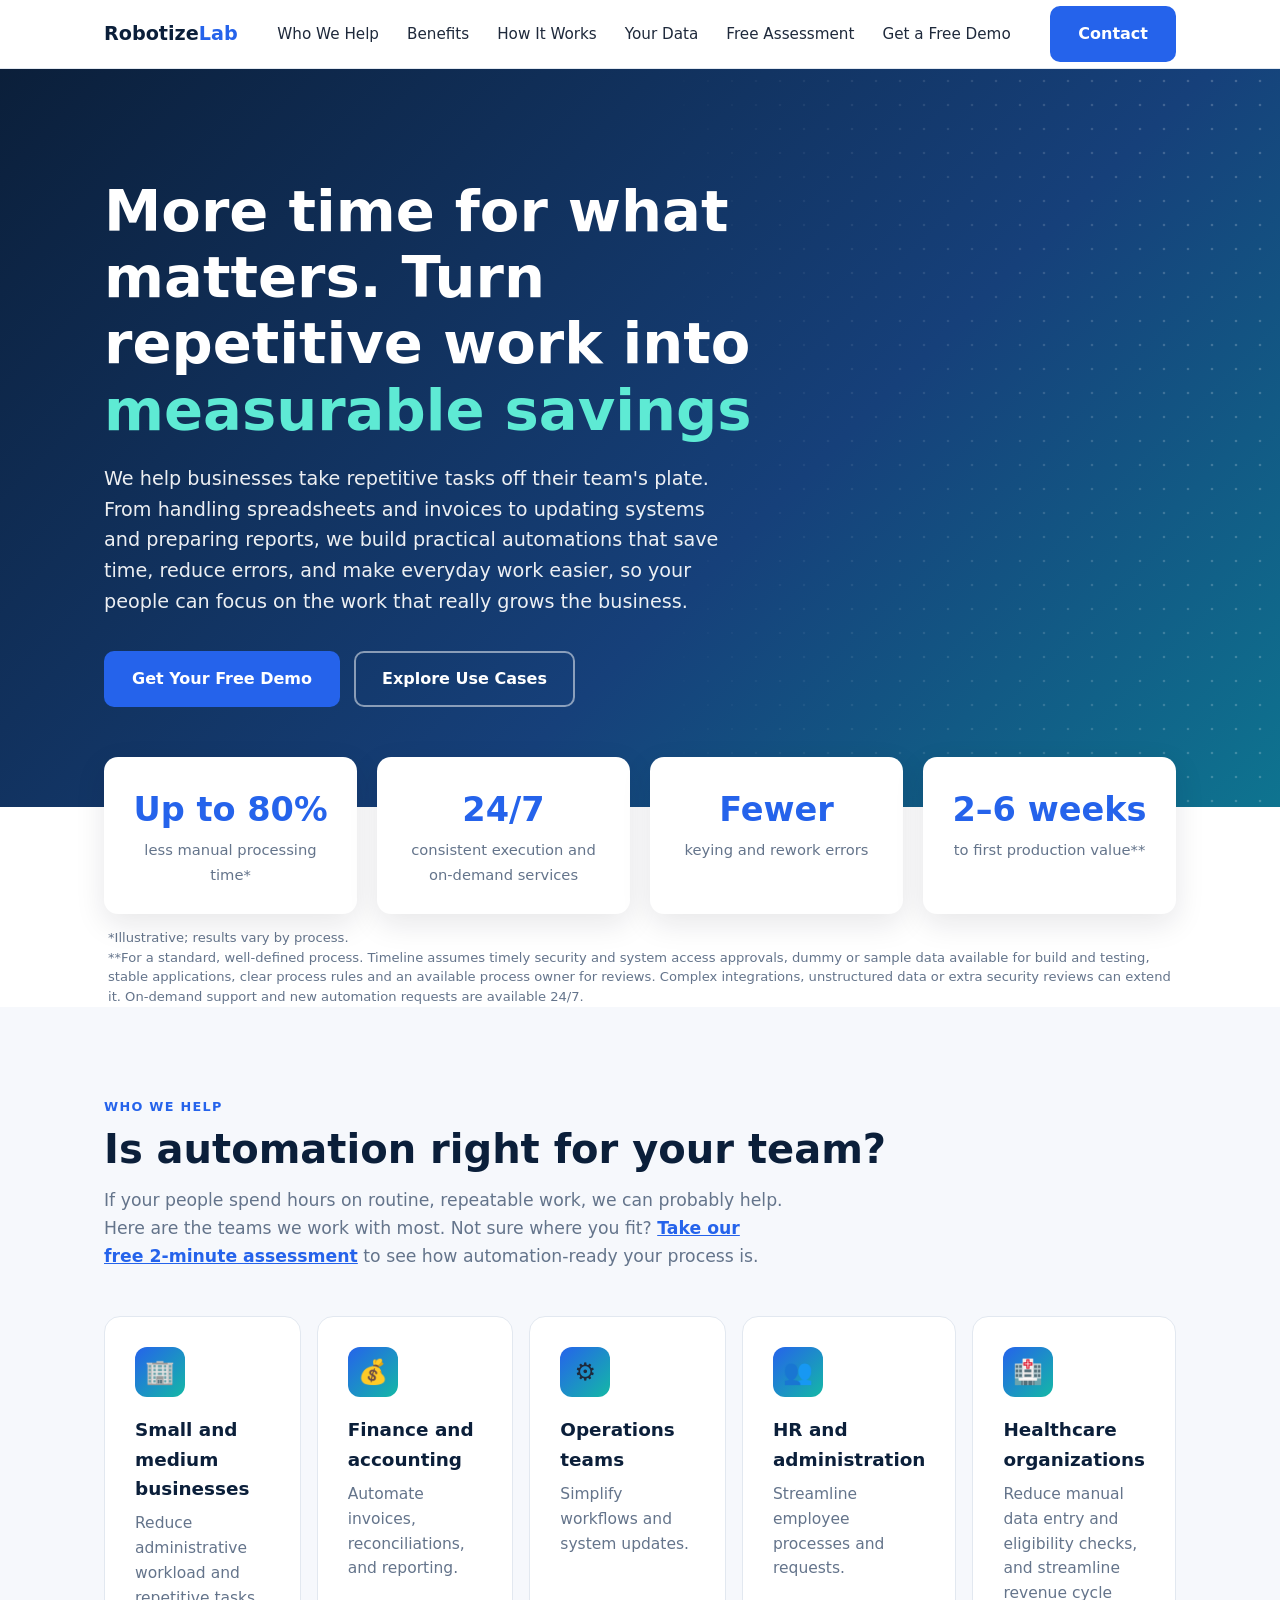
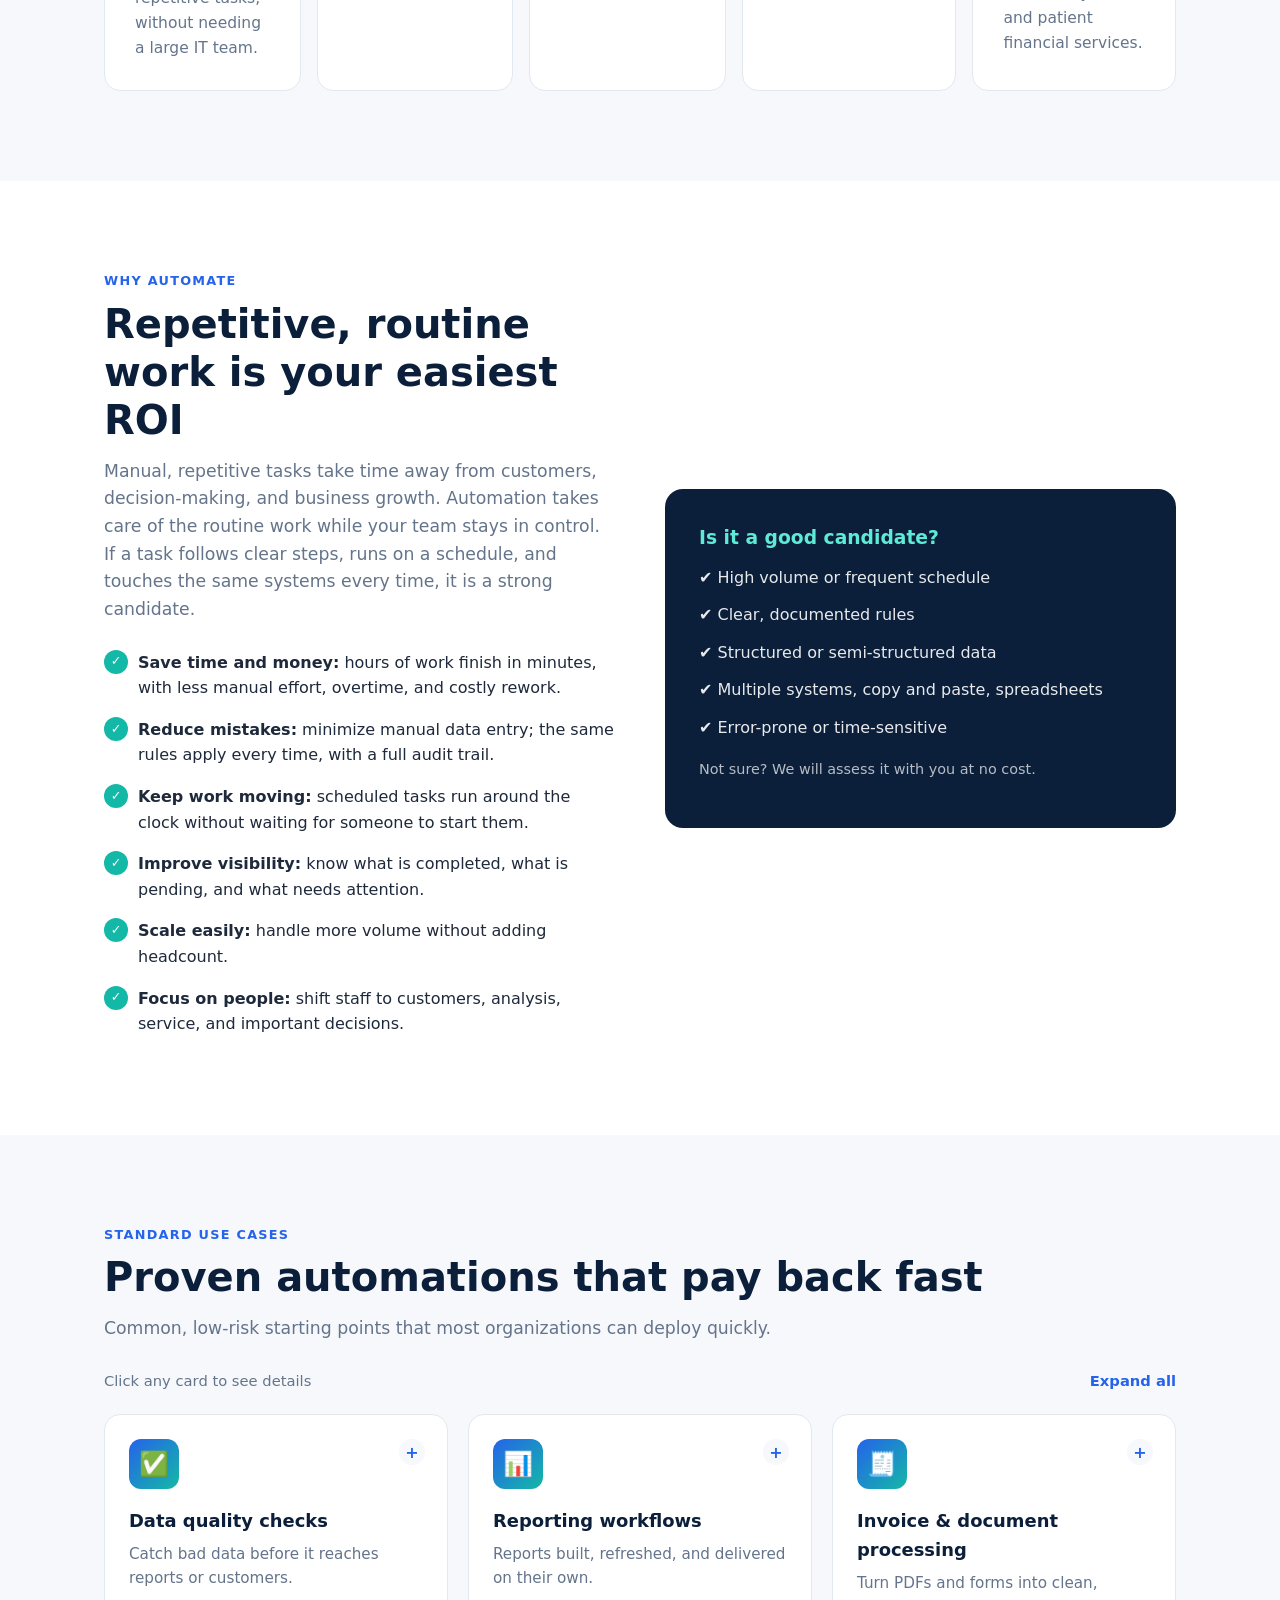
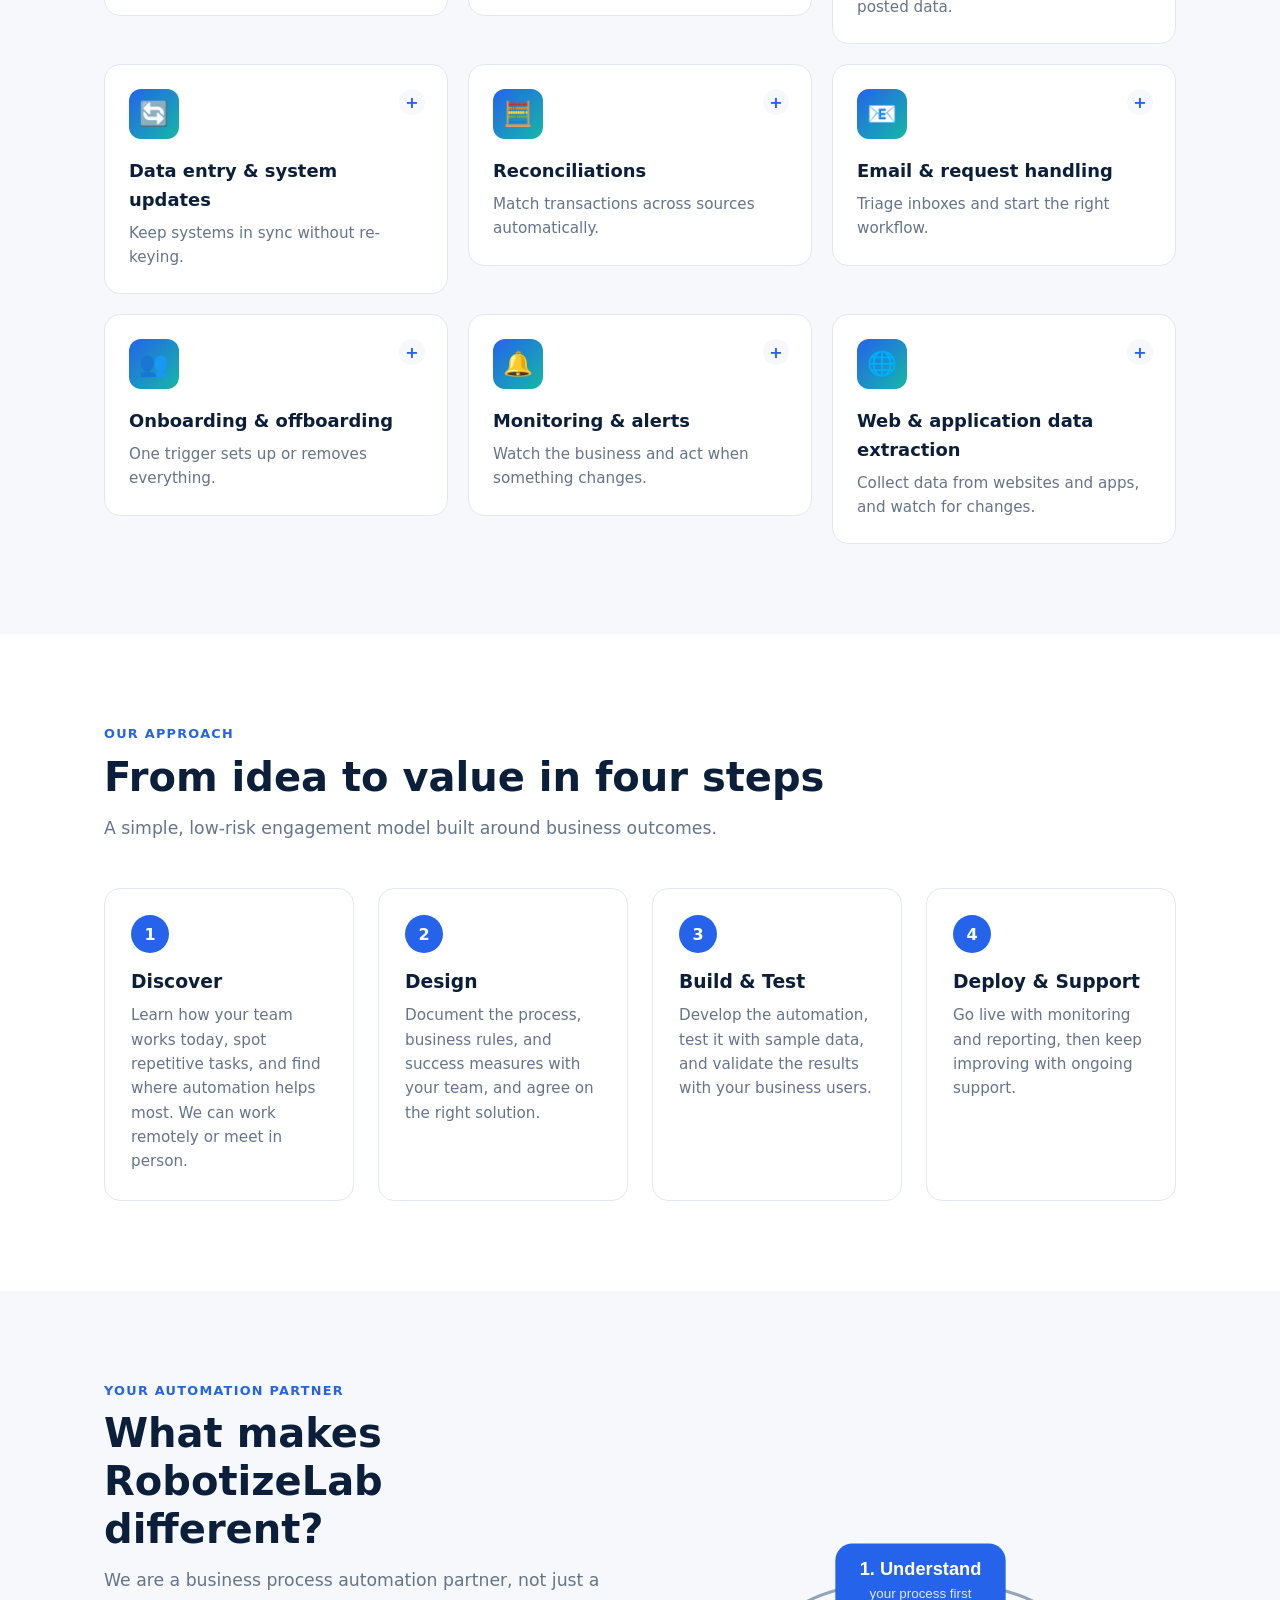
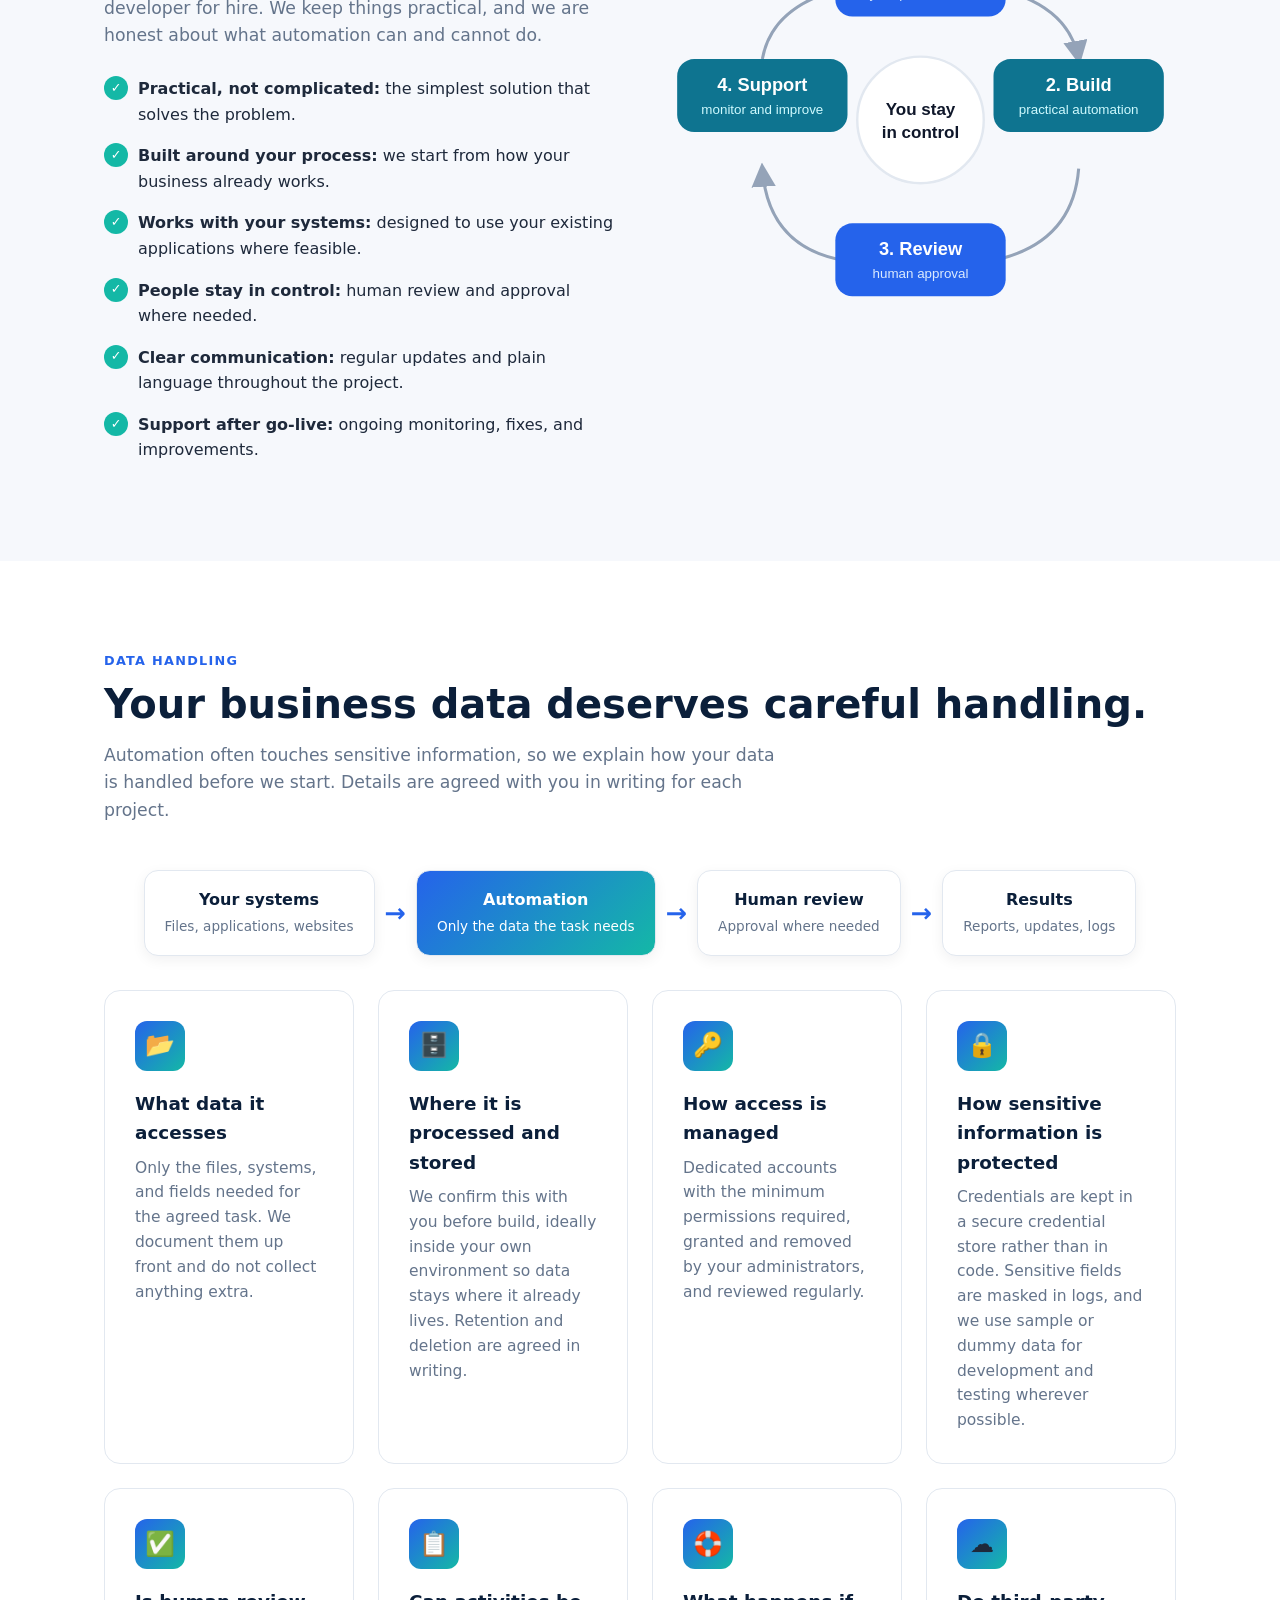
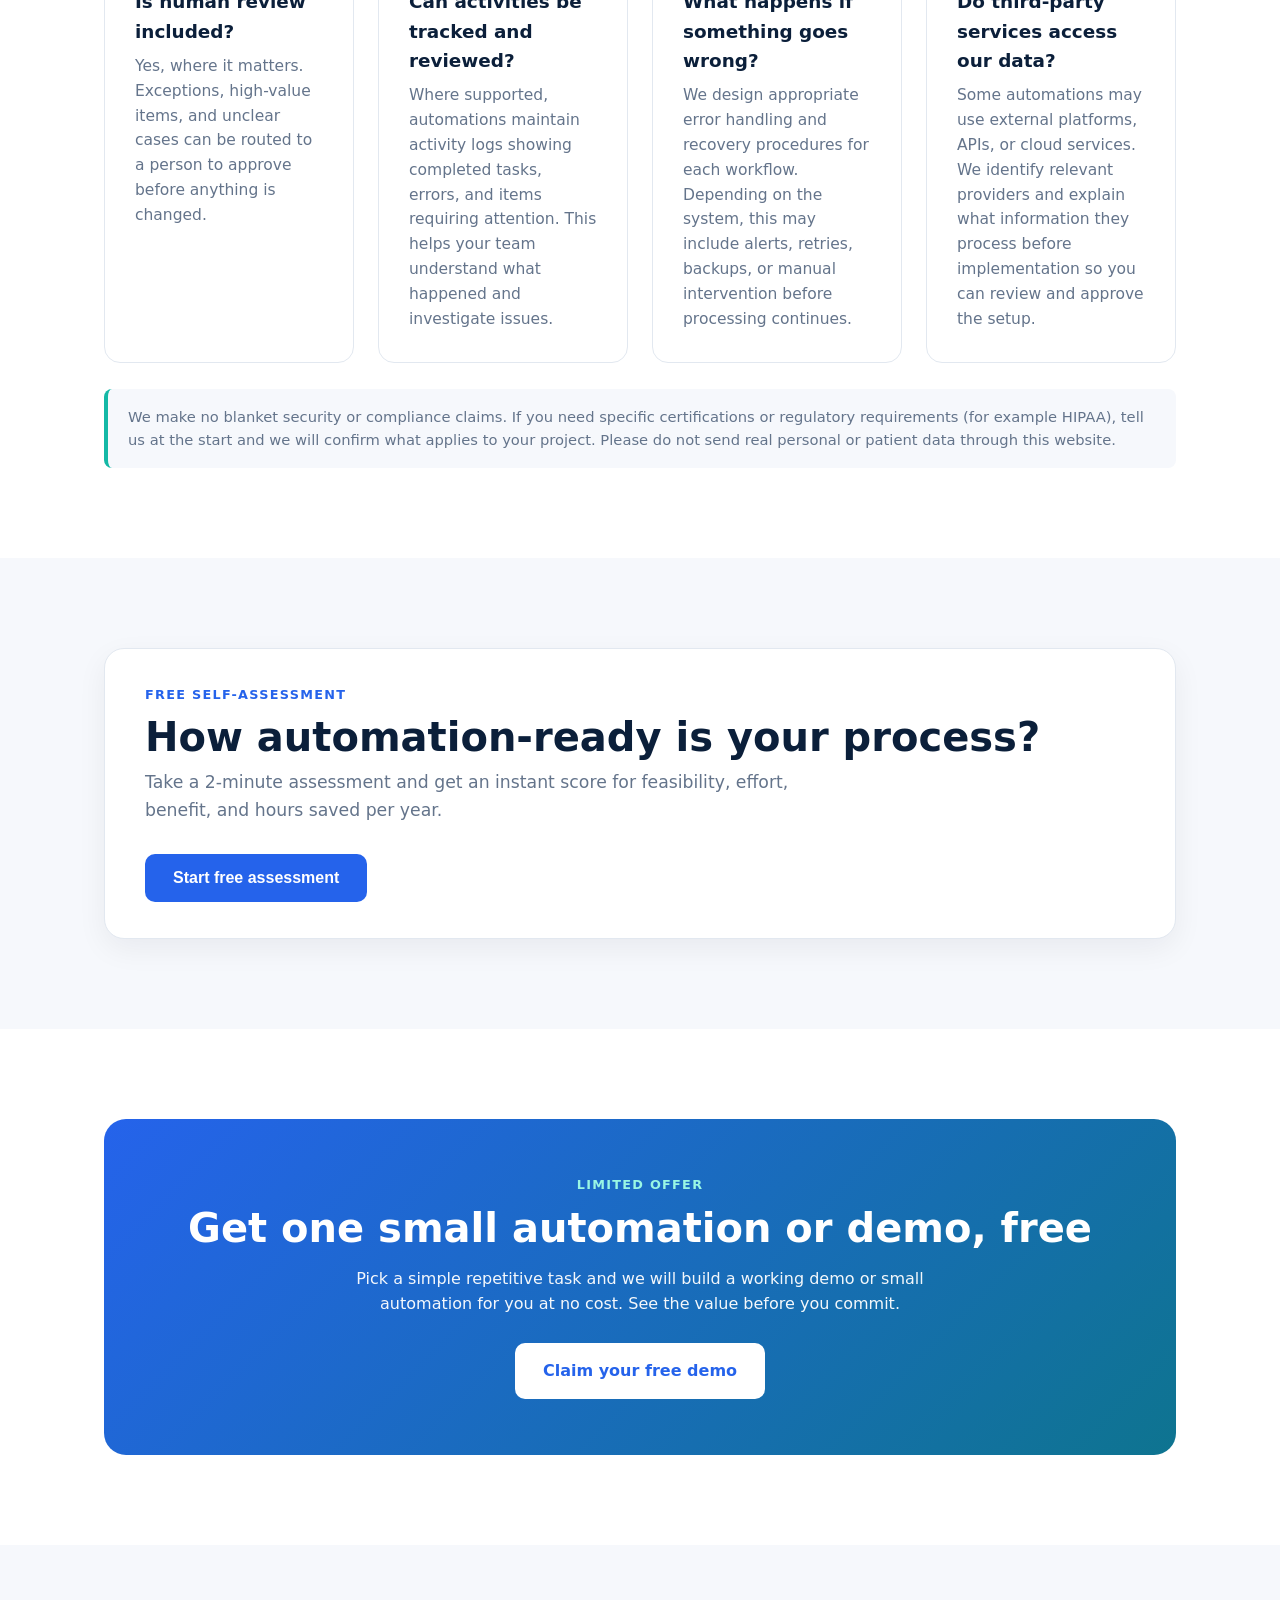
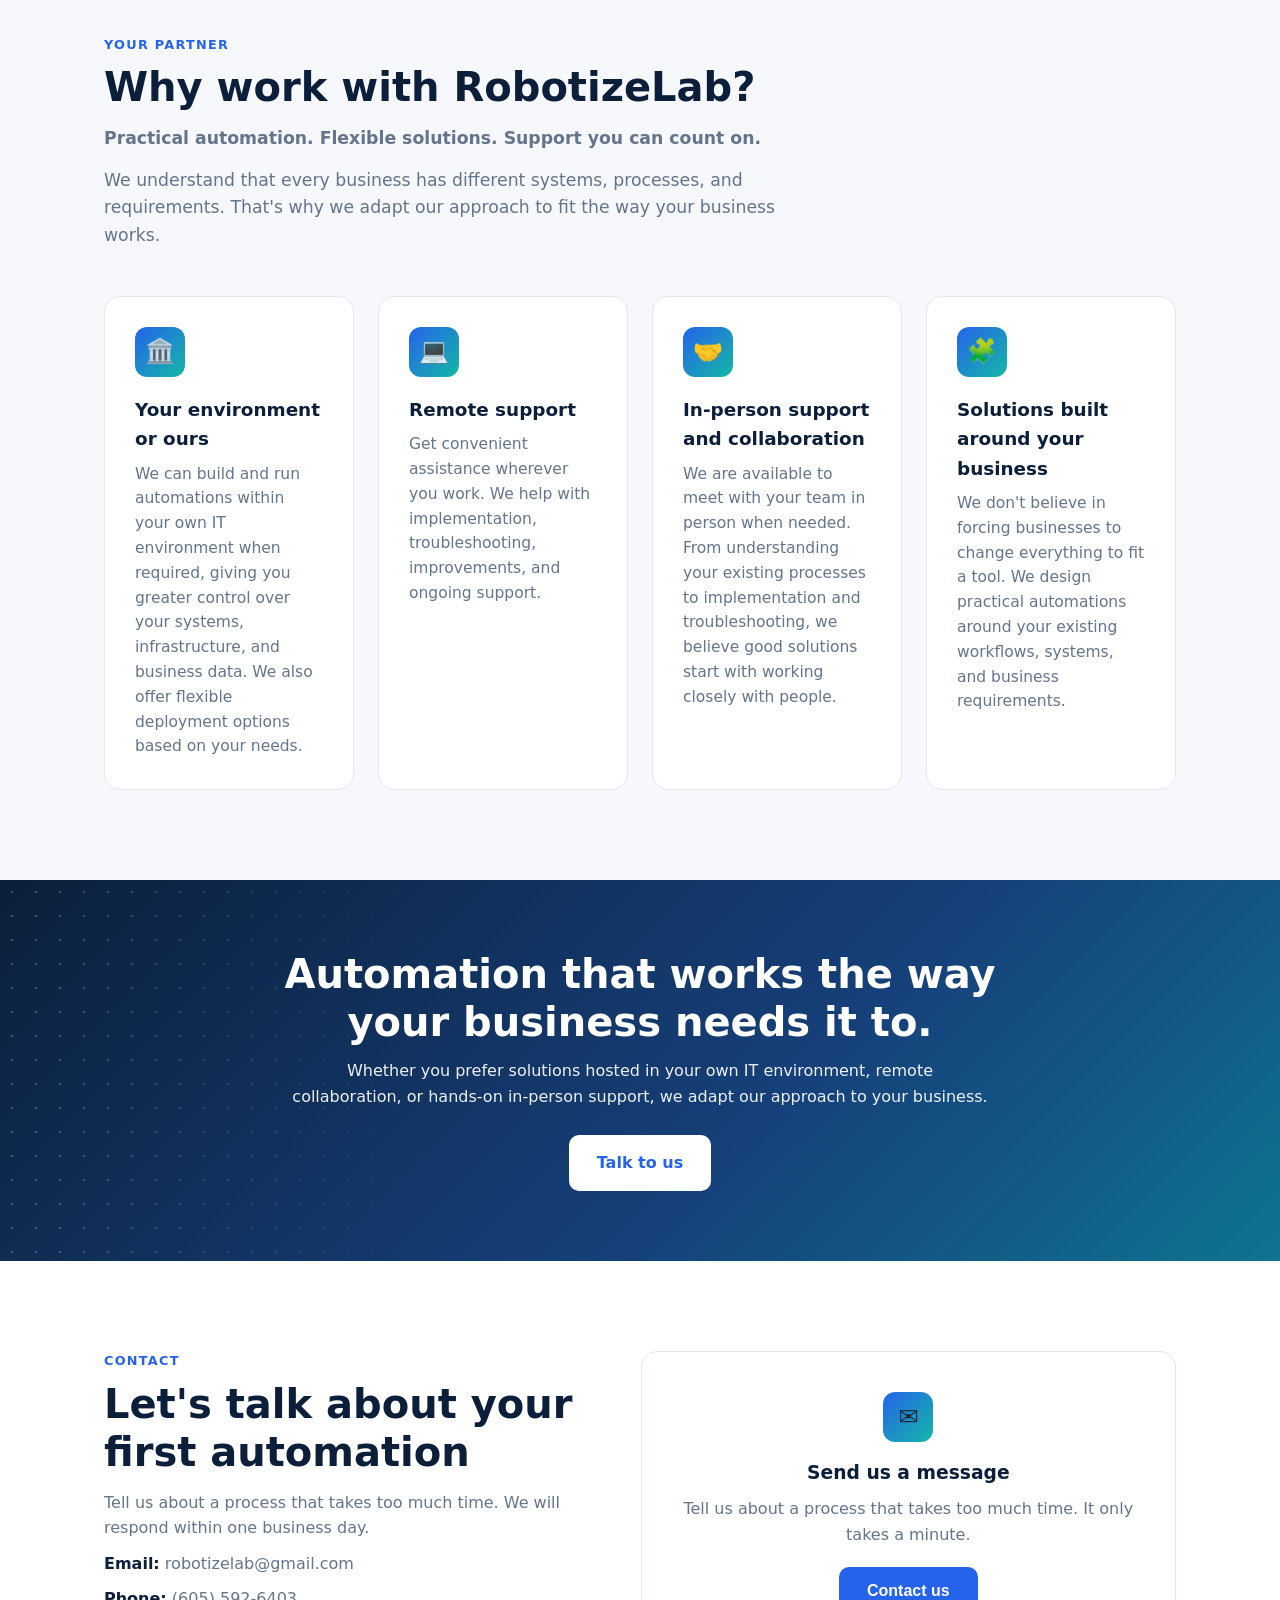
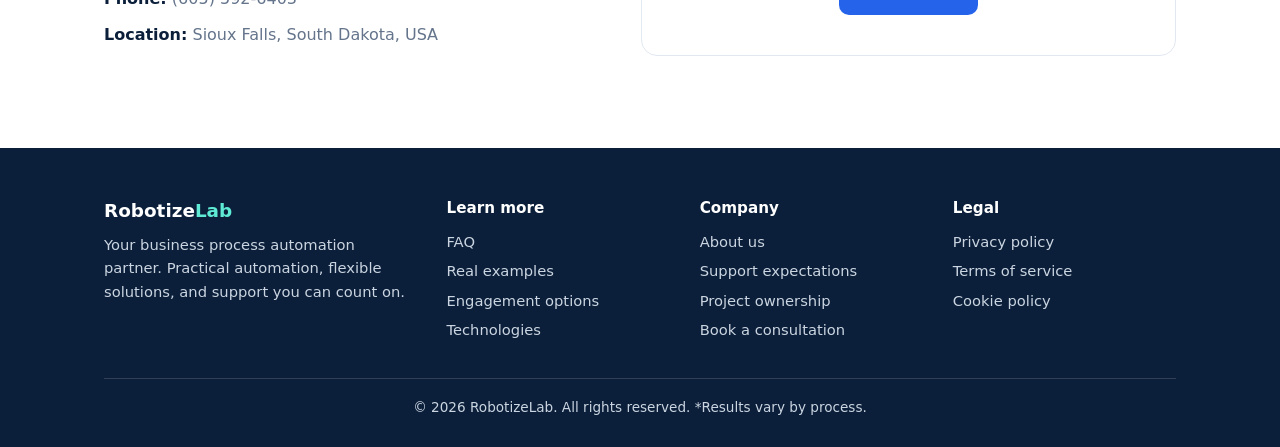
==== commit 4e87a417: "Modifying with web3forms" ====
--- a/index.html
+++ b/index.html
@@ -492,7 +492,7 @@
       <div class="eyebrow">Contact</div>
       <h2>Let's talk about your first automation</h2>
       <p>Tell us about a process that takes too much time. We will respond within one business day.</p>
-      <p><strong>Email:</strong> your.name@company.com</p>
+      <p><strong>Email:</strong> <a href="mailto:robotizelab@gmail.com">robotizelab@gmail.com</a></p>
       <p><strong>Phone:</strong> <a href="tel:+16055926403">(605) 592-6403</a></p>
       <p><strong>Location:</strong> Sioux Falls, South Dakota, USA</p>
     </div>
@@ -527,7 +527,7 @@
 <footer>
   <div class="container">
     <div class="fcols">
-      <div><div class="fbrand">Robotize<span>Lab</span></div><p>Your business process automation partner. Practical automation, flexible solutions, and support you can count on.</p></div>
+      <div><div class="fbrand"><a href="#top" style="color:inherit;text-decoration:none">Robotize<span>Lab</span></a></div><p>Your business process automation partner. Practical automation, flexible solutions, and support you can count on.</p></div>
       <div><h4>Learn more</h4><ul><li><a href="faq.html">FAQ</a></li><li><a href="examples.html">Real examples</a></li><li><a href="engagement.html">Engagement options</a></li><li><a href="technologies.html">Technologies</a></li></ul></div>
       <div><h4>Company</h4><ul><li><a href="about.html">About us</a></li><li><a href="support.html">Support expectations</a></li><li><a href="ownership.html">Project ownership</a></li><li><a href="booking.html">Book a consultation</a></li></ul></div>
       <div><h4>Legal</h4><ul><li><a href="privacy.html">Privacy policy</a></li><li><a href="terms.html">Terms of service</a></li><li><a href="cookies.html">Cookie policy</a></li></ul></div>
@@ -701,11 +701,13 @@
 });
 /* Process assessment scoring (mirrors the Excel Process Assessment Tool) */
 const $=id=>document.getElementById(id);
-// Set to your backend URL (HTTPS) that accepts a JSON POST and stores the lead.
-const LEAD_ENDPOINT='';
+const W3F_KEY='3cc1ac59-52f9-44f9-8bf7-1ba4dcd5cbaa';
+function w3f(subject,data){
+  return fetch('https://api.web3forms.com/submit',{method:'POST',headers:{'Content-Type':'application/json',Accept:'application/json'},body:JSON.stringify(Object.assign({access_key:W3F_KEY,subject:'RobotizeLab: '+subject,from_name:'RobotizeLab website'},data))}).then(r=>r.json()).then(j=>{if(!j.success)throw new Error(j.message||'failed')});
+}
 function saveLead(lead){
-  if(!LEAD_ENDPOINT){console.info('Lead not sent: LEAD_ENDPOINT is not configured');return}
-  fetch(LEAD_ENDPOINT,{method:'POST',headers:{'Content-Type':'application/json'},body:JSON.stringify(lead)}).catch(()=>{});
+  const d={};Object.keys(lead).forEach(k=>d[k]=String(lead[k]));
+  w3f('Assessment submission',d).catch(()=>{});
 }
 const stabScore={'No change expected':0,'Very Small Change':0.2,'Some change':0.4,'Medium Change':0.8,'Significant Change':null};
 function structScore(p){return p>=80?0:p>=60?0.4:p>=40?0.7:1}
@@ -908,8 +910,18 @@
 topicSel.addEventListener('change',syncTopic);
 document.getElementById('f').addEventListener('submit',function(e){
   e.preventDefault();
-  document.getElementById('msg').style.display='block';
-  this.reset();attFiles=[];attErr.textContent='';renderAtt();syncTopic();
+  const form=this,btn=form.querySelector('button[type=submit]'),msg=document.getElementById('msg');
+  const v=form.querySelectorAll('input:not([type=file]),select,textarea');
+  const data={name:v[0].value.trim(),email:v[1].value.trim(),phone:v[2].value.trim(),company:v[3].value.trim(),topic:topicSel.value,message:msgBox.value.trim()};
+  if(topicSel.value==='Existing automation')data.reference=refNo.value.trim();
+  if(attFiles.length)data.attachments_selected=attFiles.map(f=>f.name).join(', ')+' (files are not uploaded; we will ask you to email them)';
+  btn.disabled=true;msg.style.display='none';
+  w3f('Contact request: '+topicSel.value,data).then(()=>{
+    msg.textContent='Thank you! We will be in touch shortly.';msg.style.color='';msg.style.display='block';
+    form.reset();attFiles=[];attErr.textContent='';renderAtt();syncTopic();
+  }).catch(()=>{
+    msg.textContent='Sorry, something went wrong. Please try again or call (605) 592-6403.';msg.style.color='#b91c1c';msg.style.display='block';
+  }).finally(()=>{btn.disabled=false});
 });
 </script>
 </body>
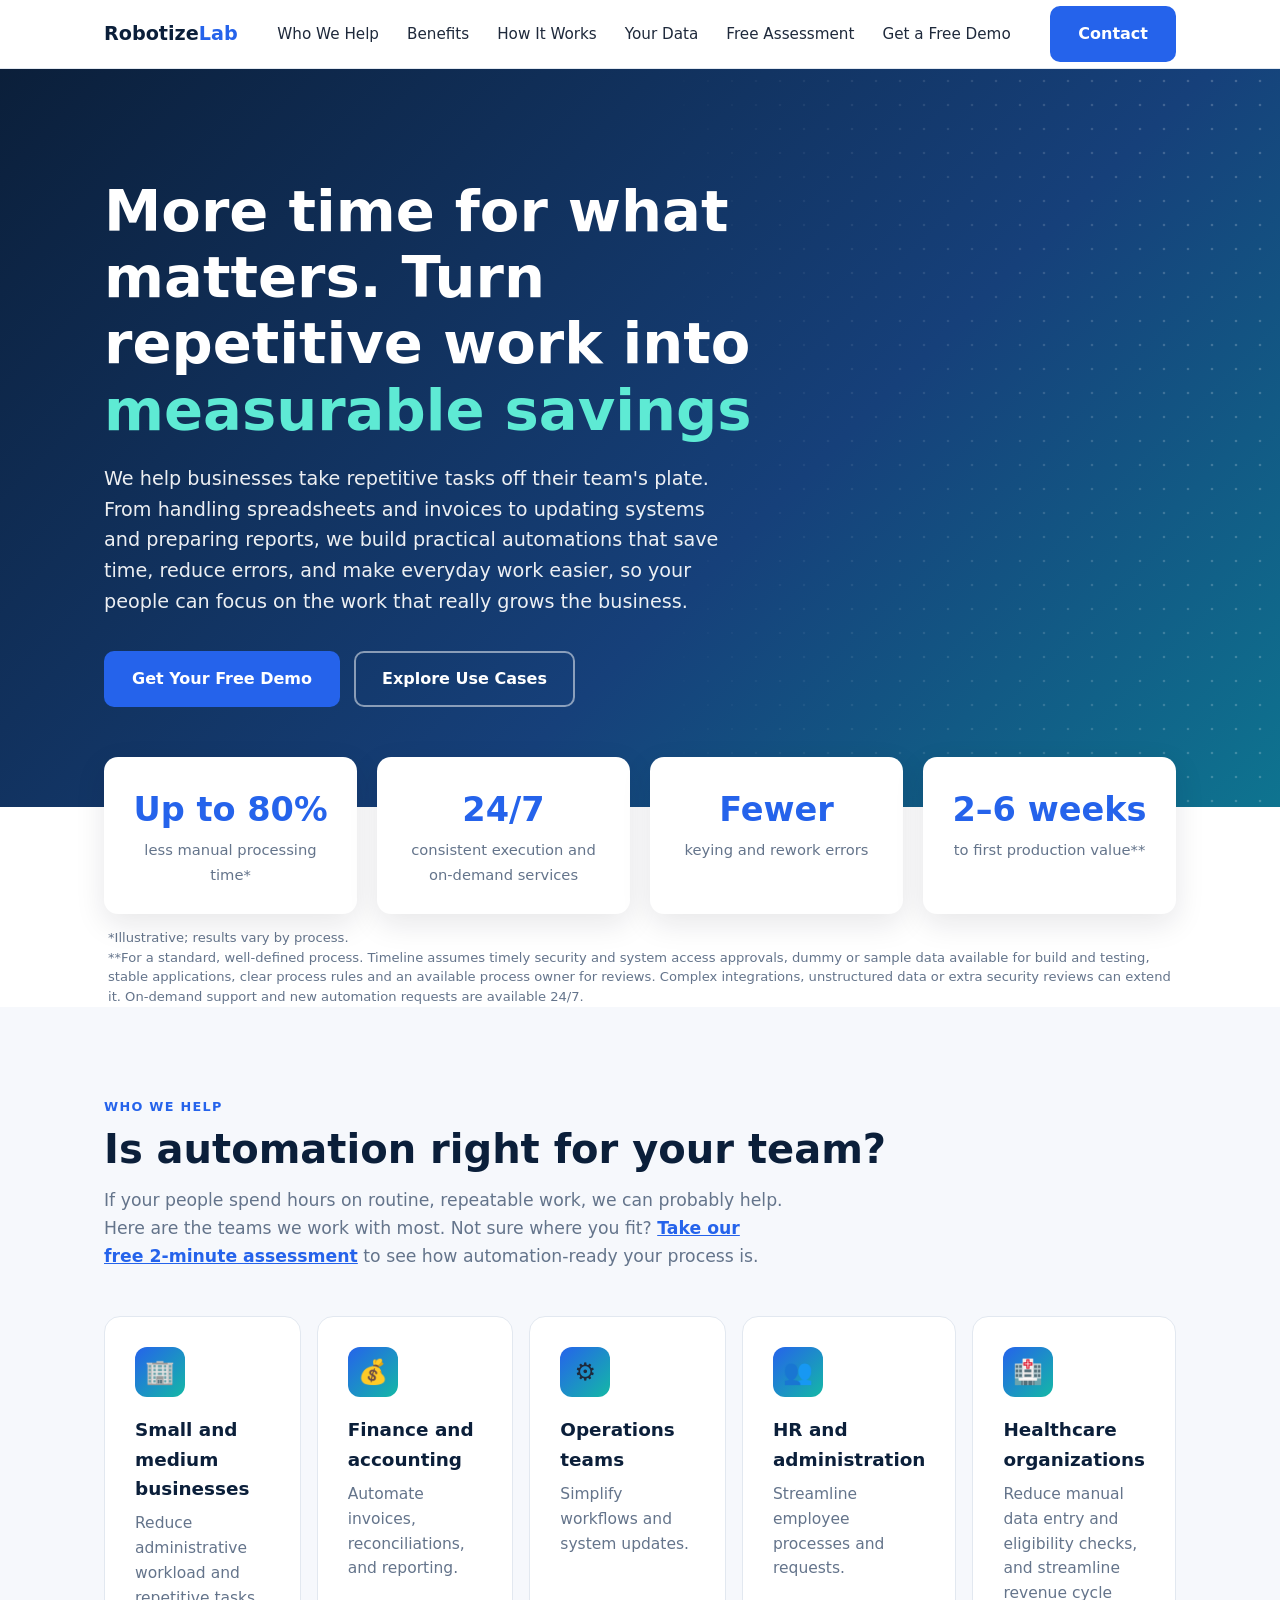
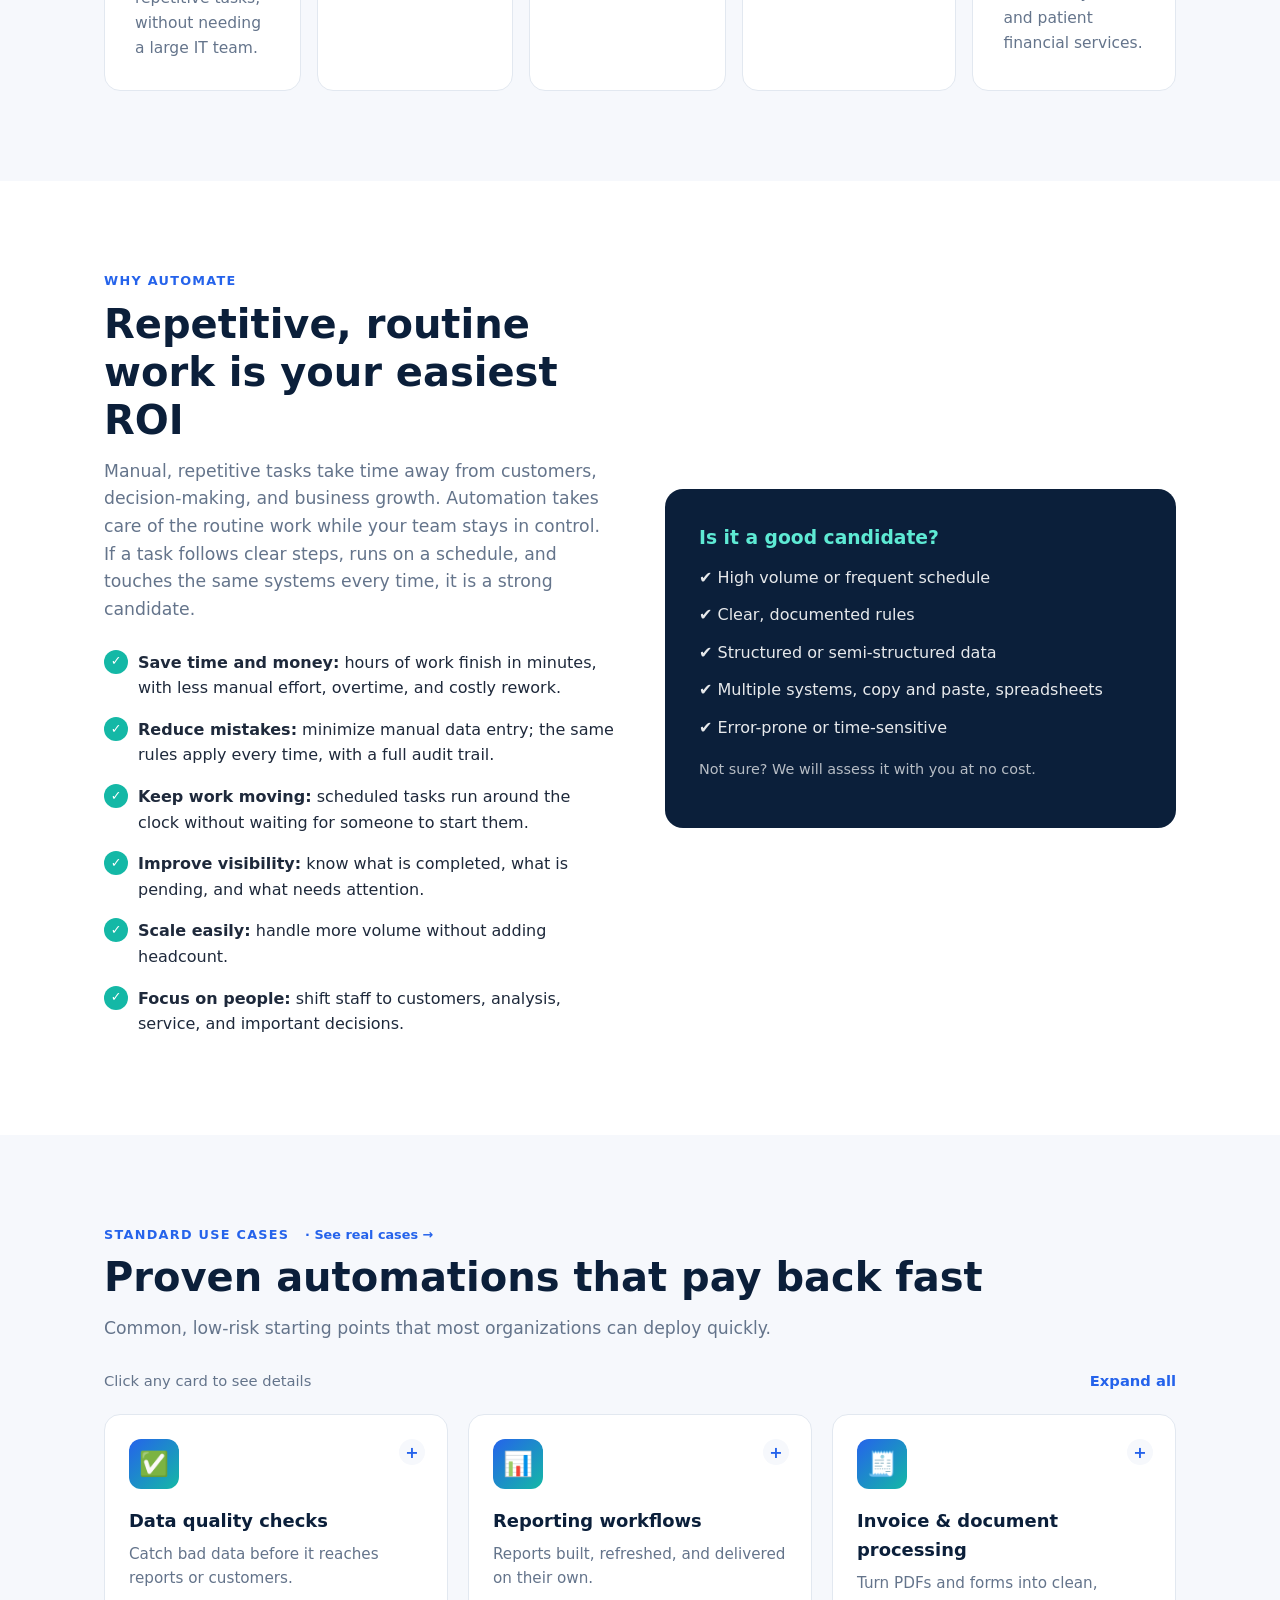
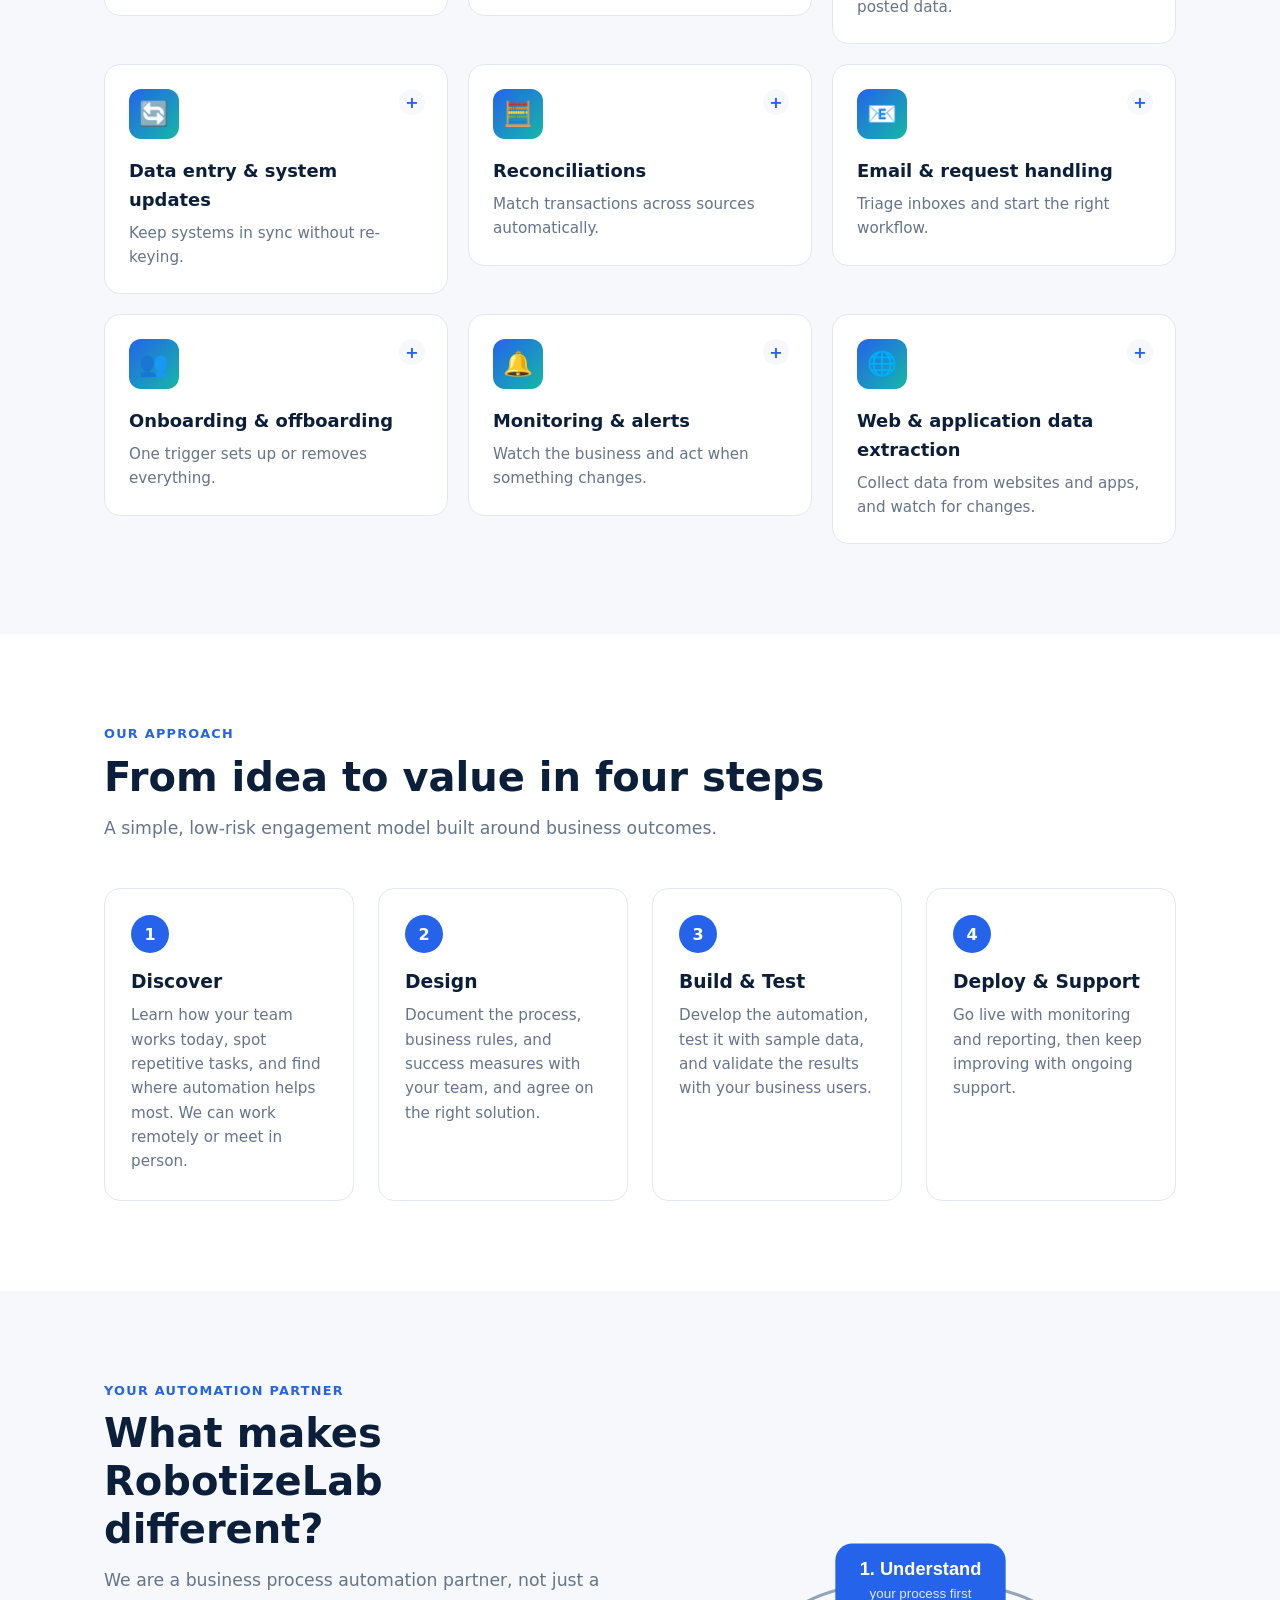
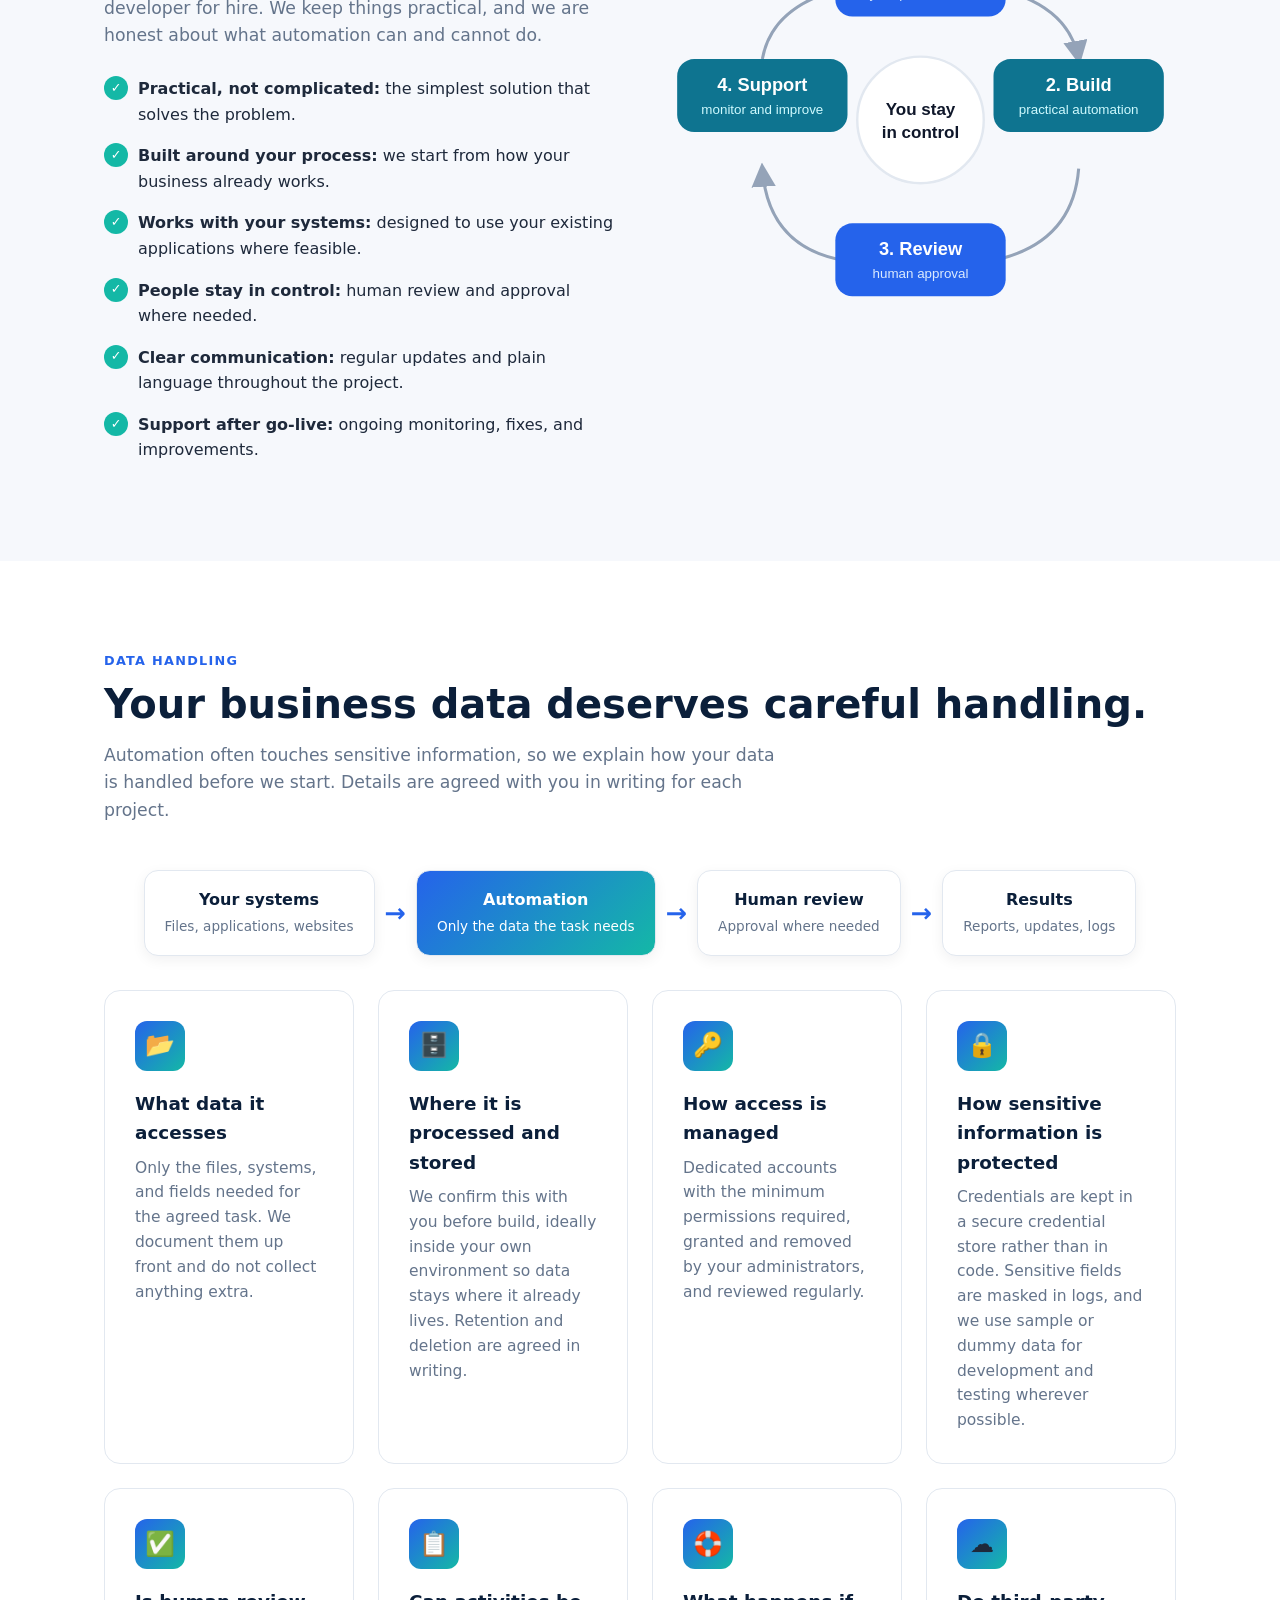
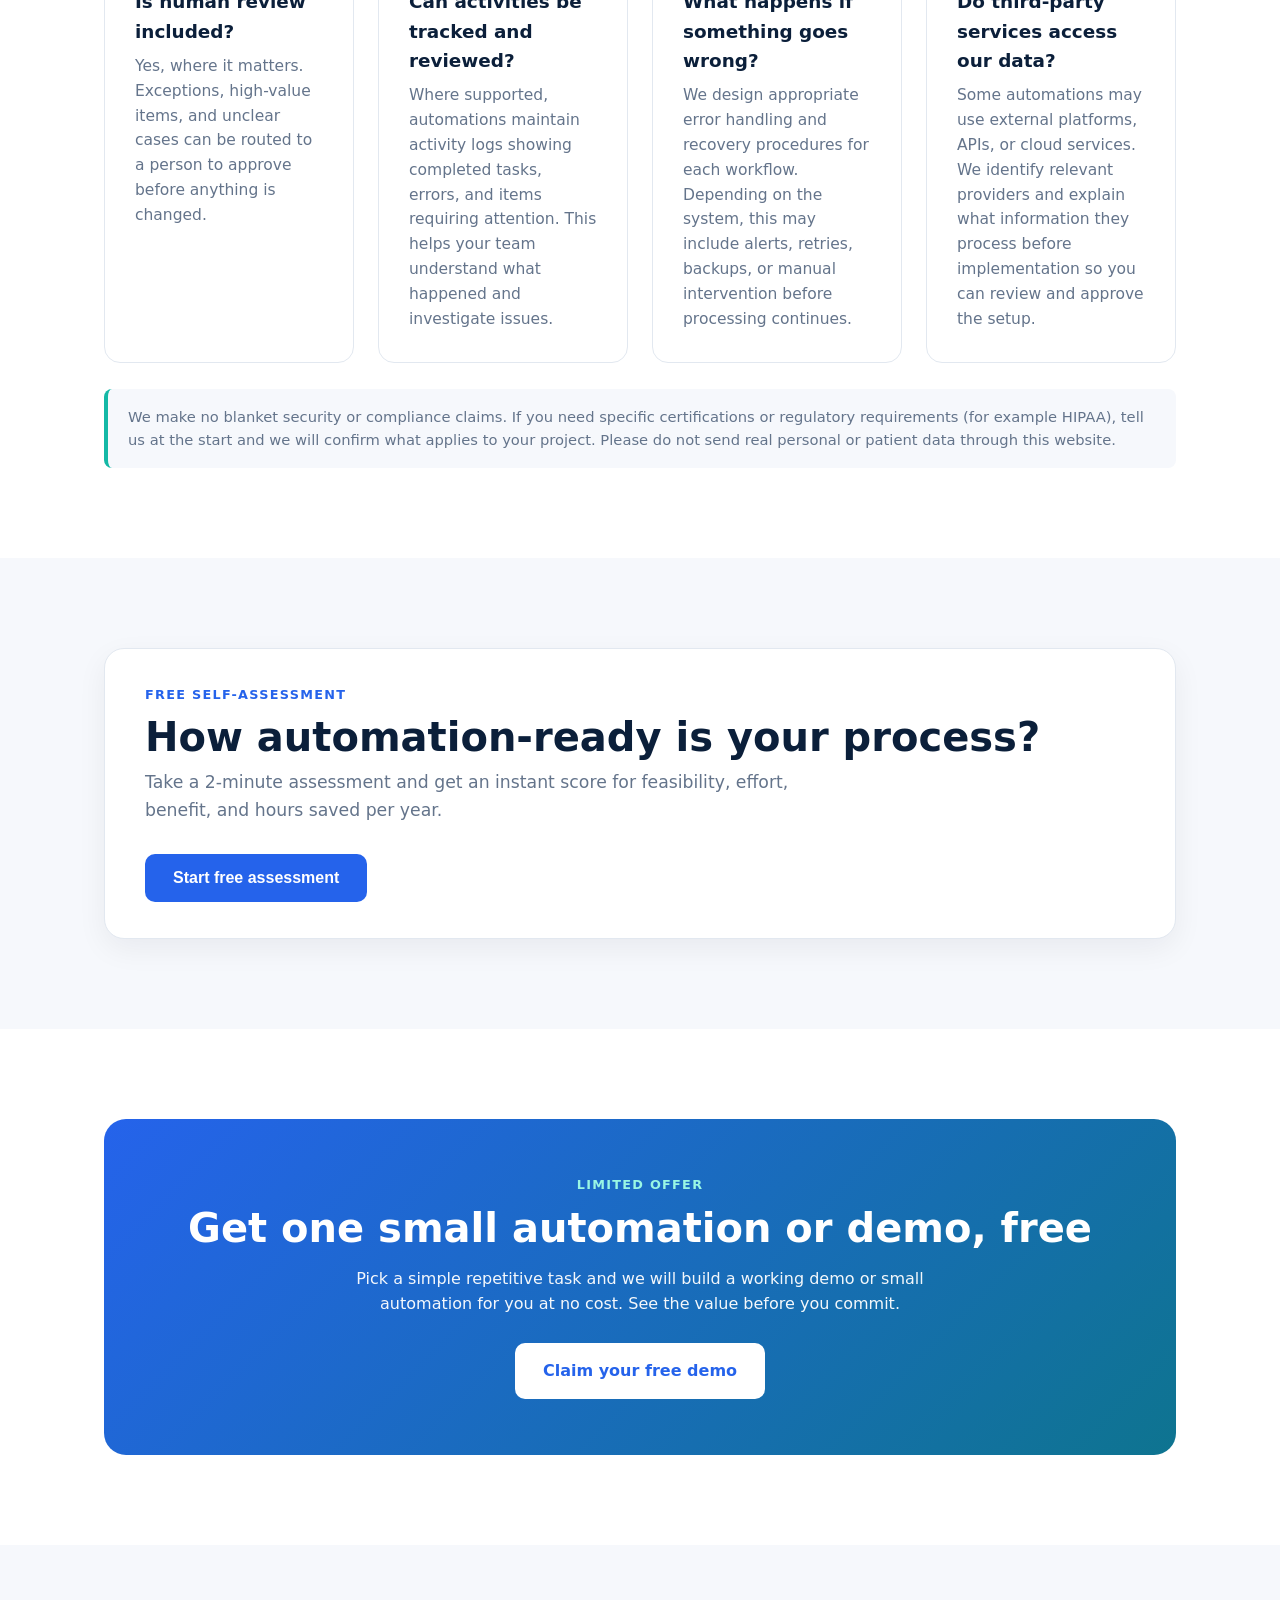
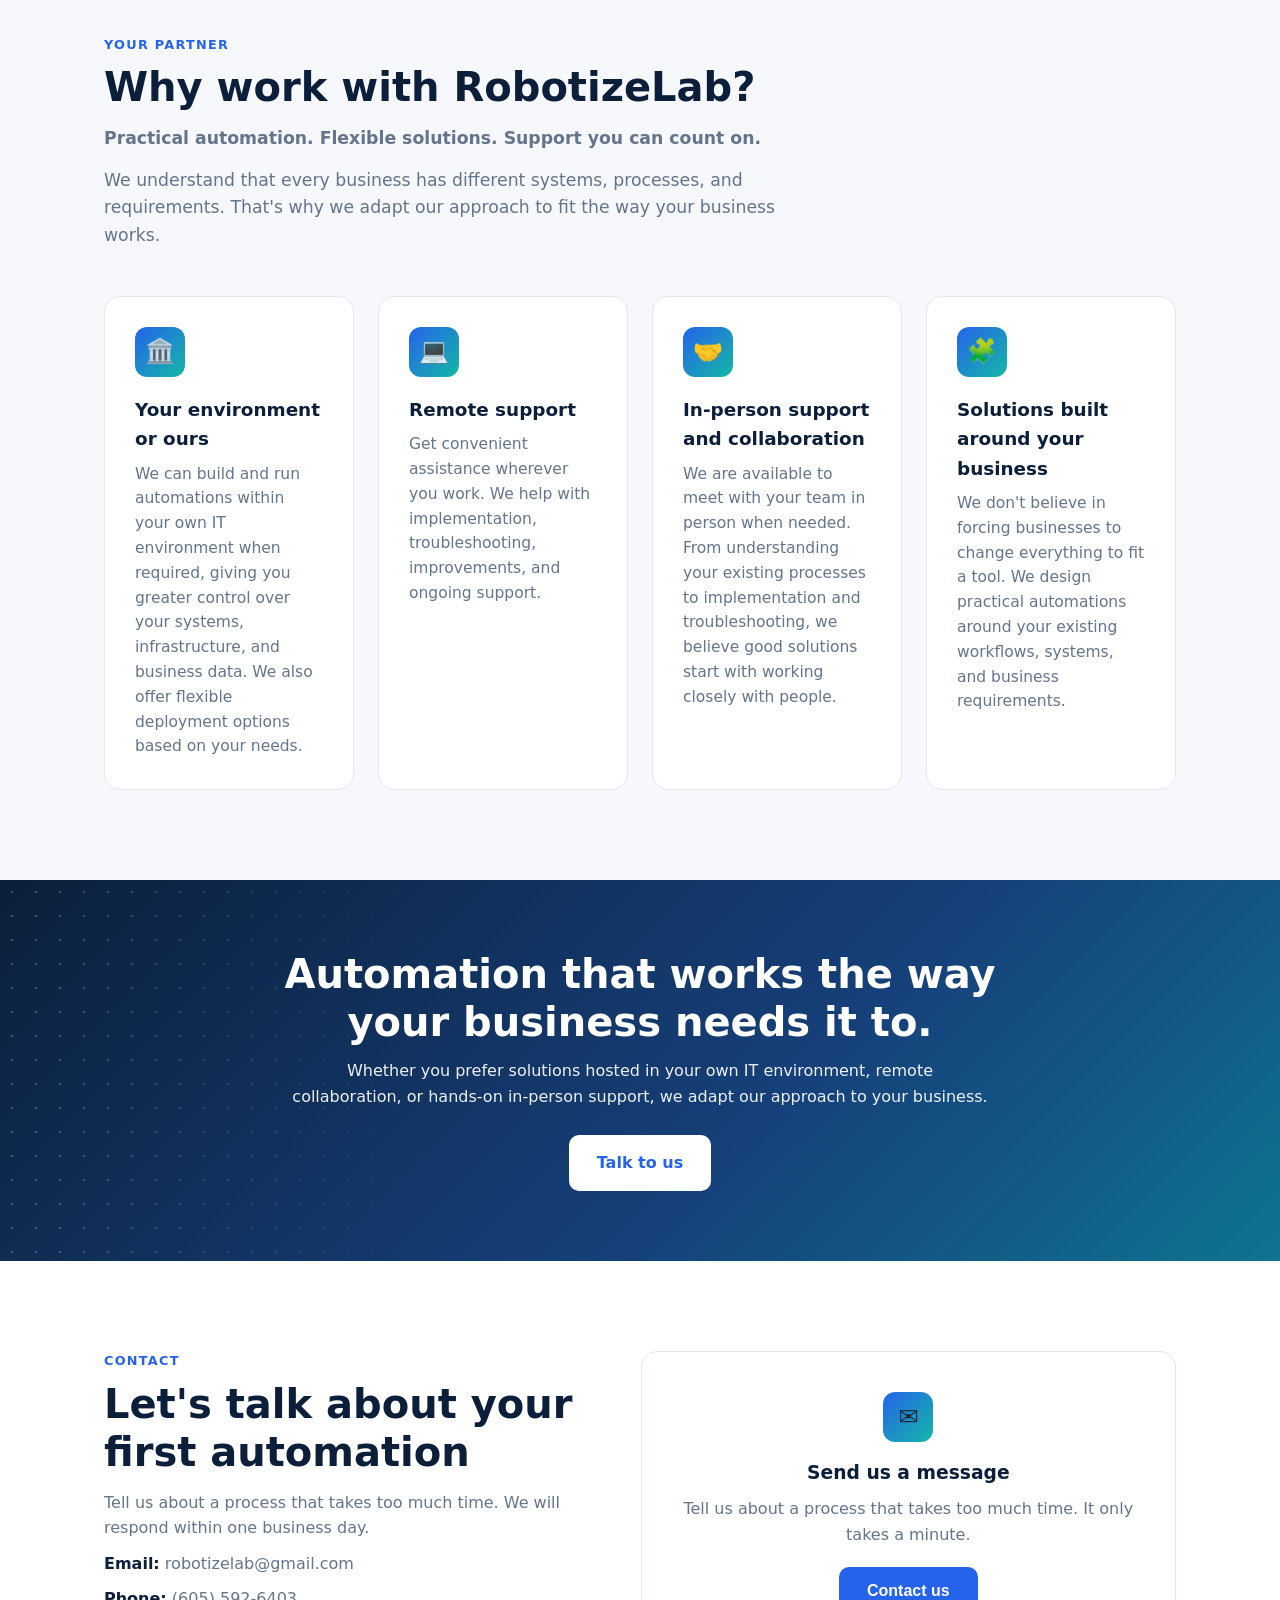
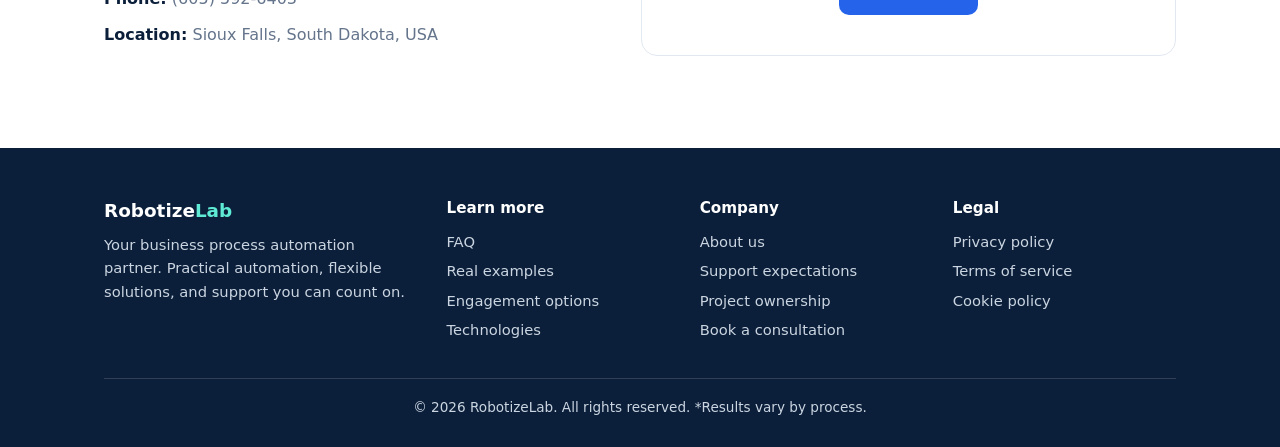
==== commit 12e9bb70: "video added" ====
--- a/index.html
+++ b/index.html
@@ -298,7 +298,7 @@
 
 <section class="alt" id="usecases">
   <div class="container">
-    <div class="eyebrow">Standard use cases</div>
+    <div class="eyebrow">Standard use cases <a href="examples.html" style="color:#2563eb;text-decoration:none;text-transform:none;letter-spacing:0;margin-left:10px">· See real cases →</a></div>
     <h2>Proven automations that pay back fast</h2>
     <p class="lead">Common, low-risk starting points that most organizations can deploy quickly.</p>
     <div class="uc-tools">
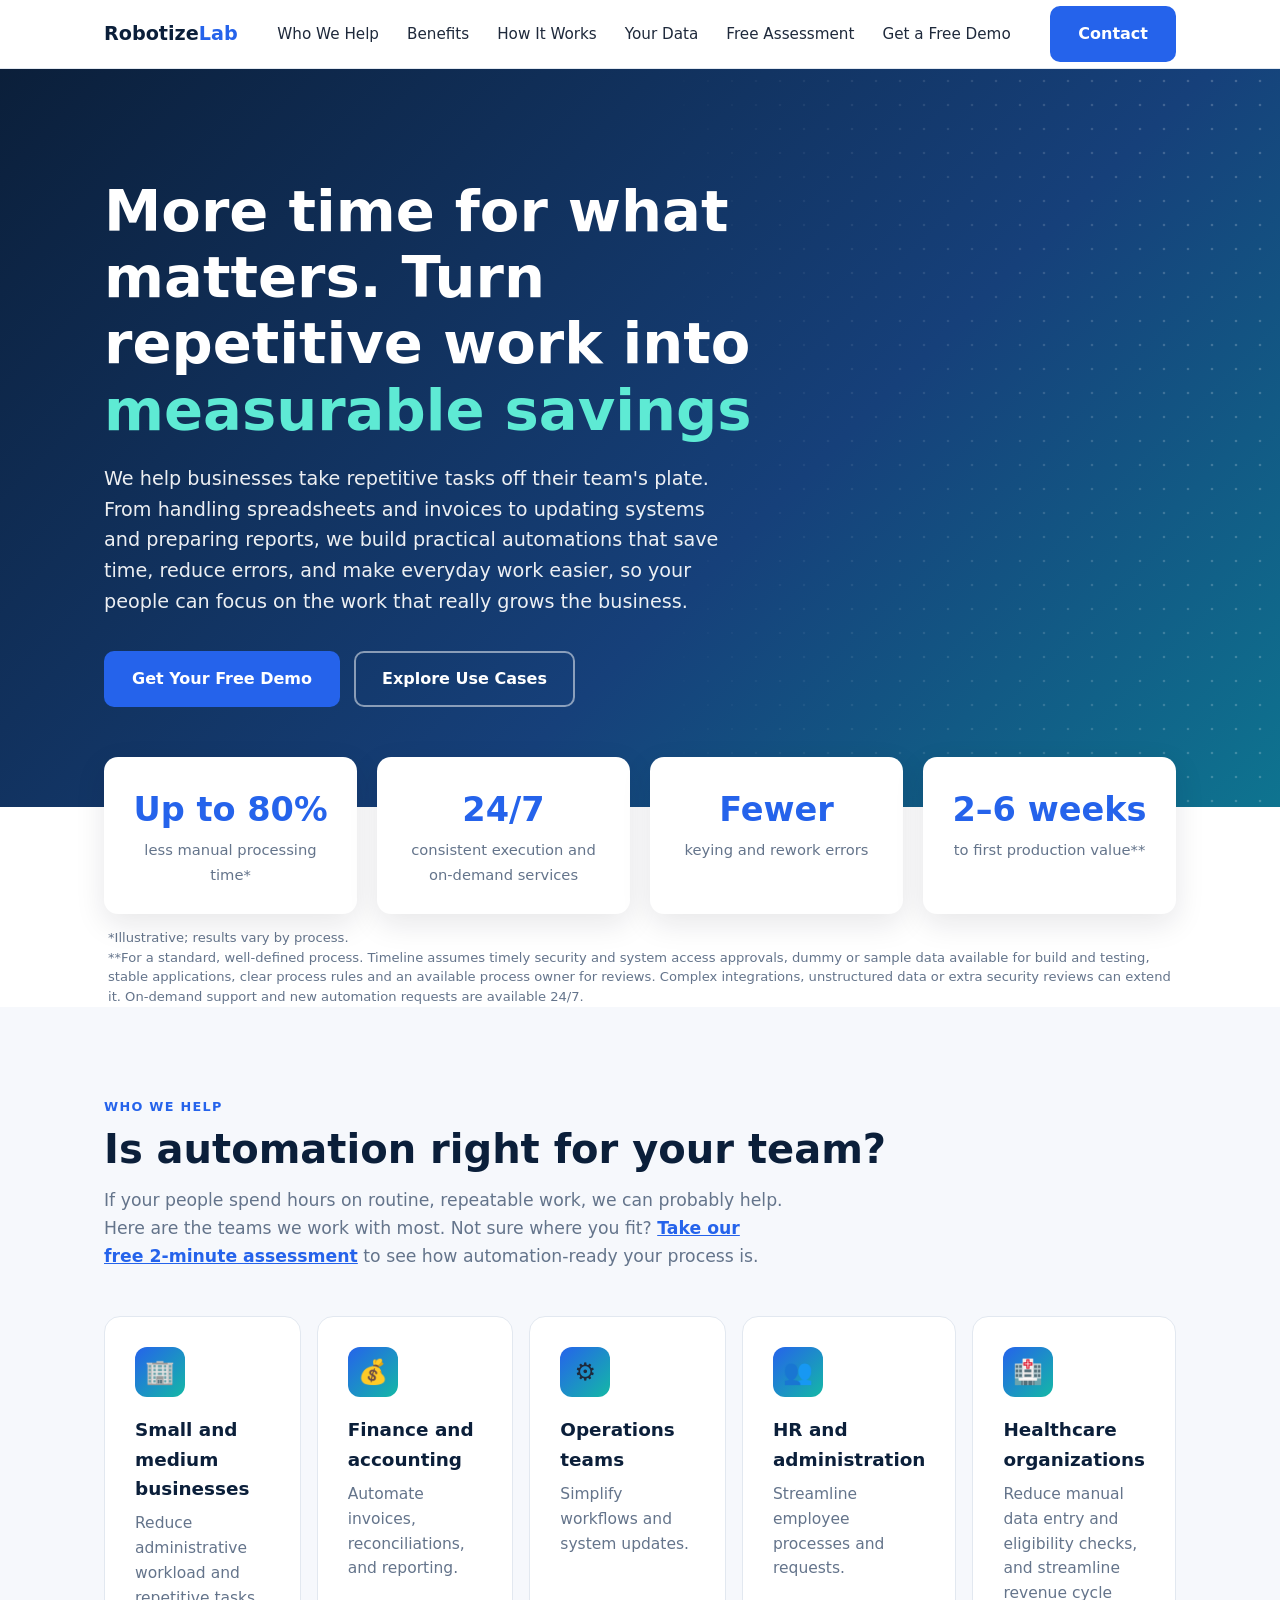
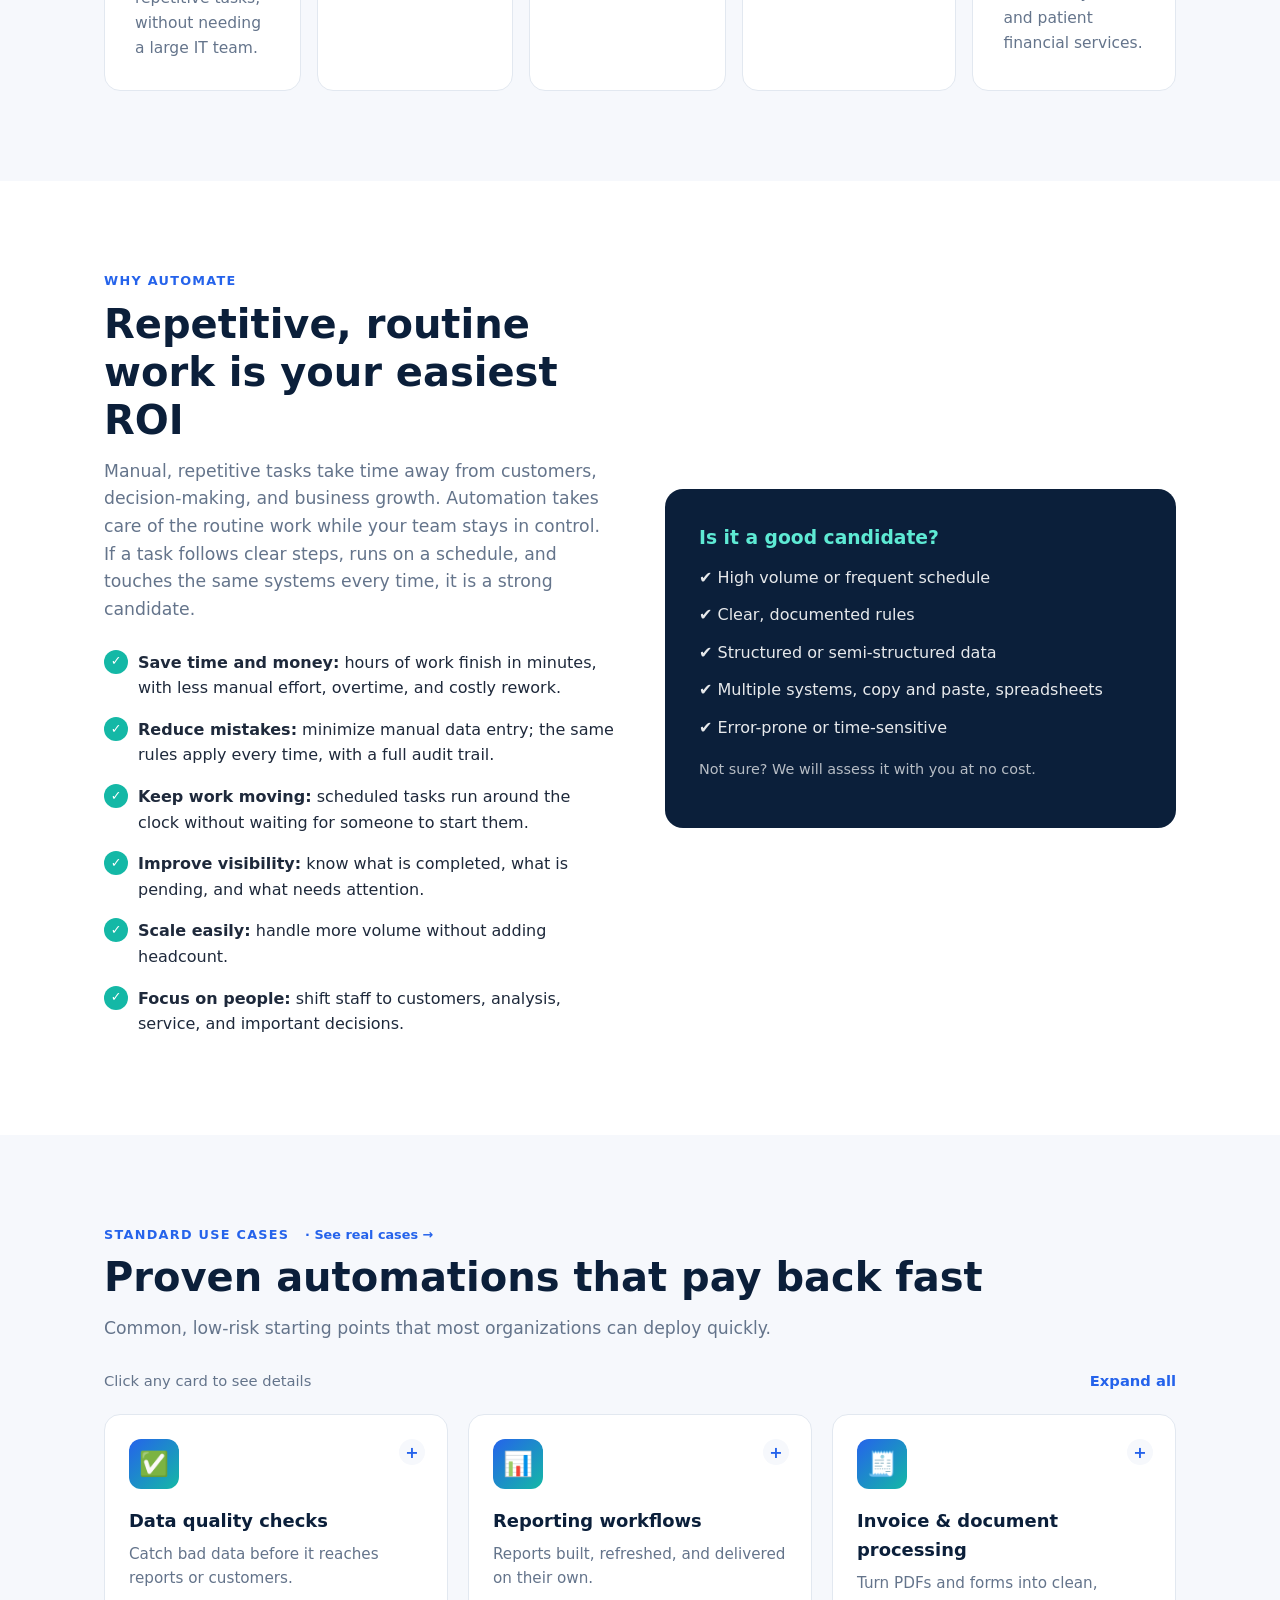
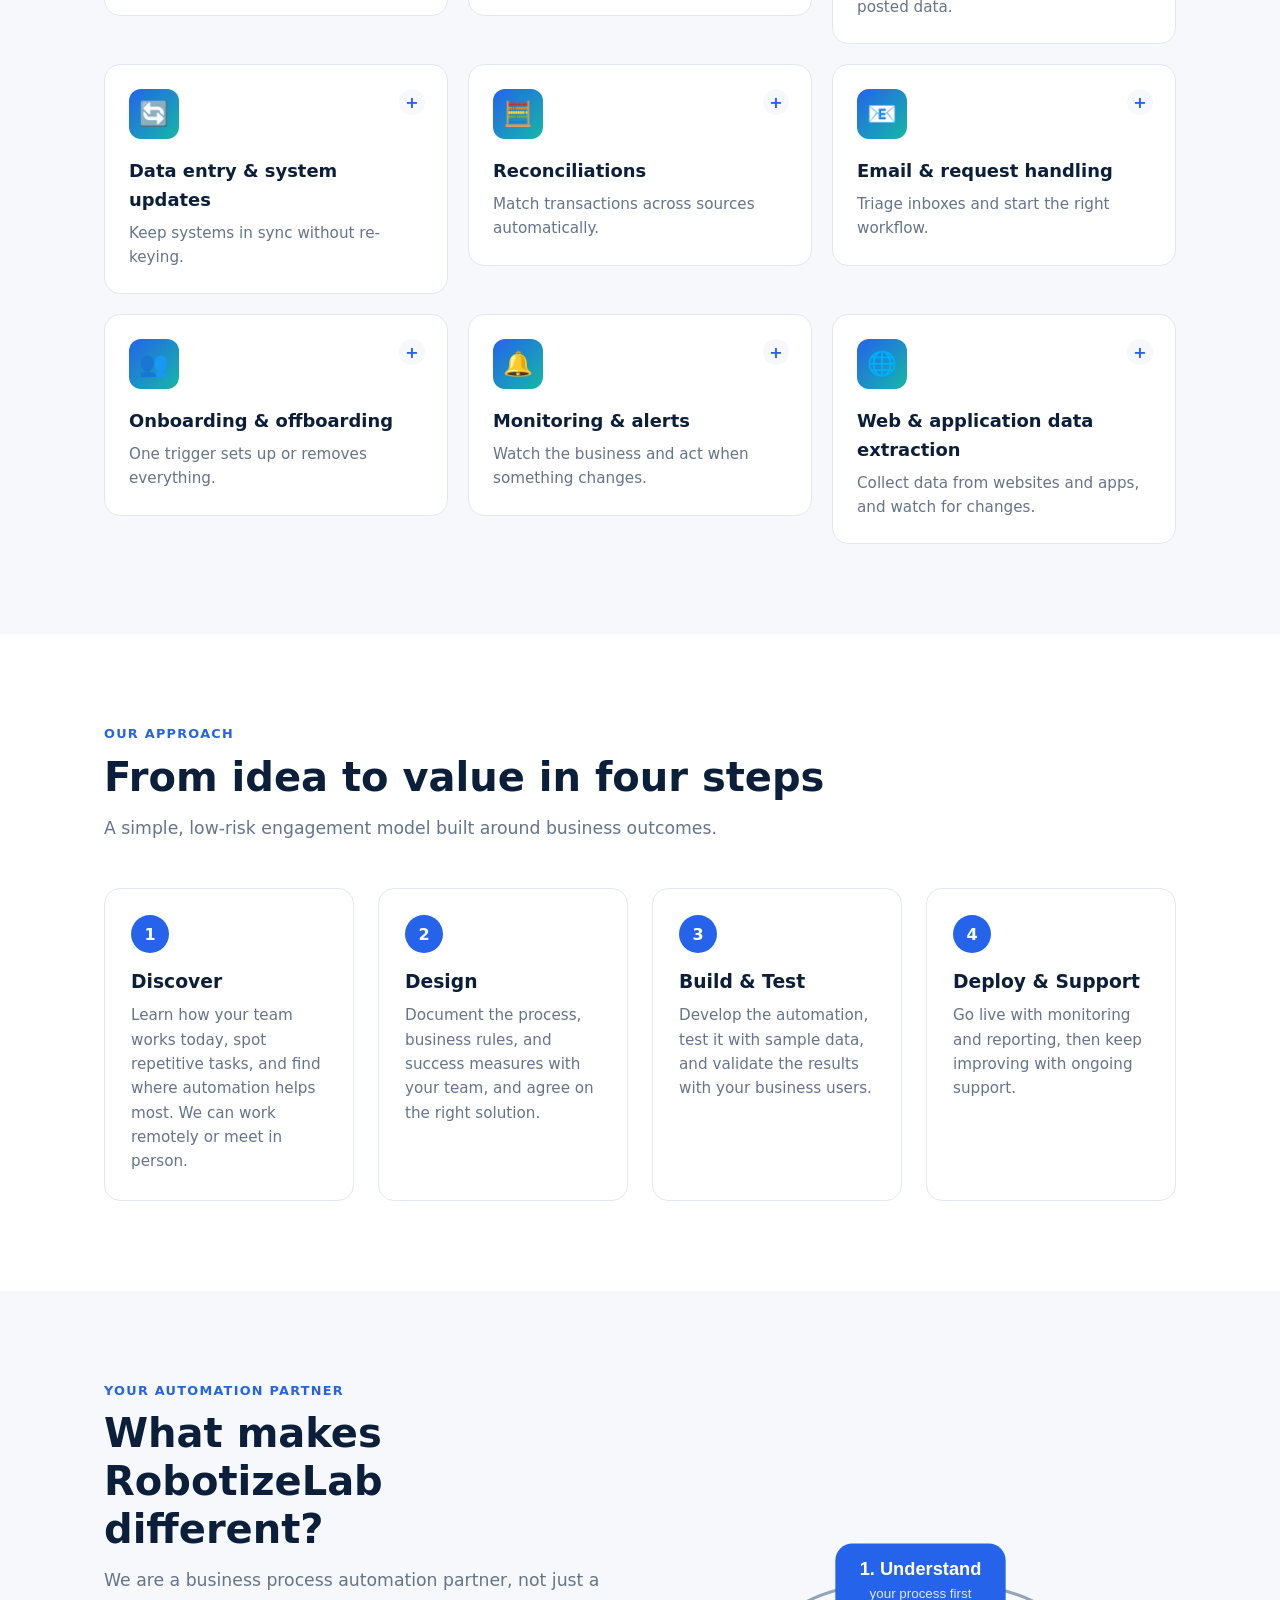
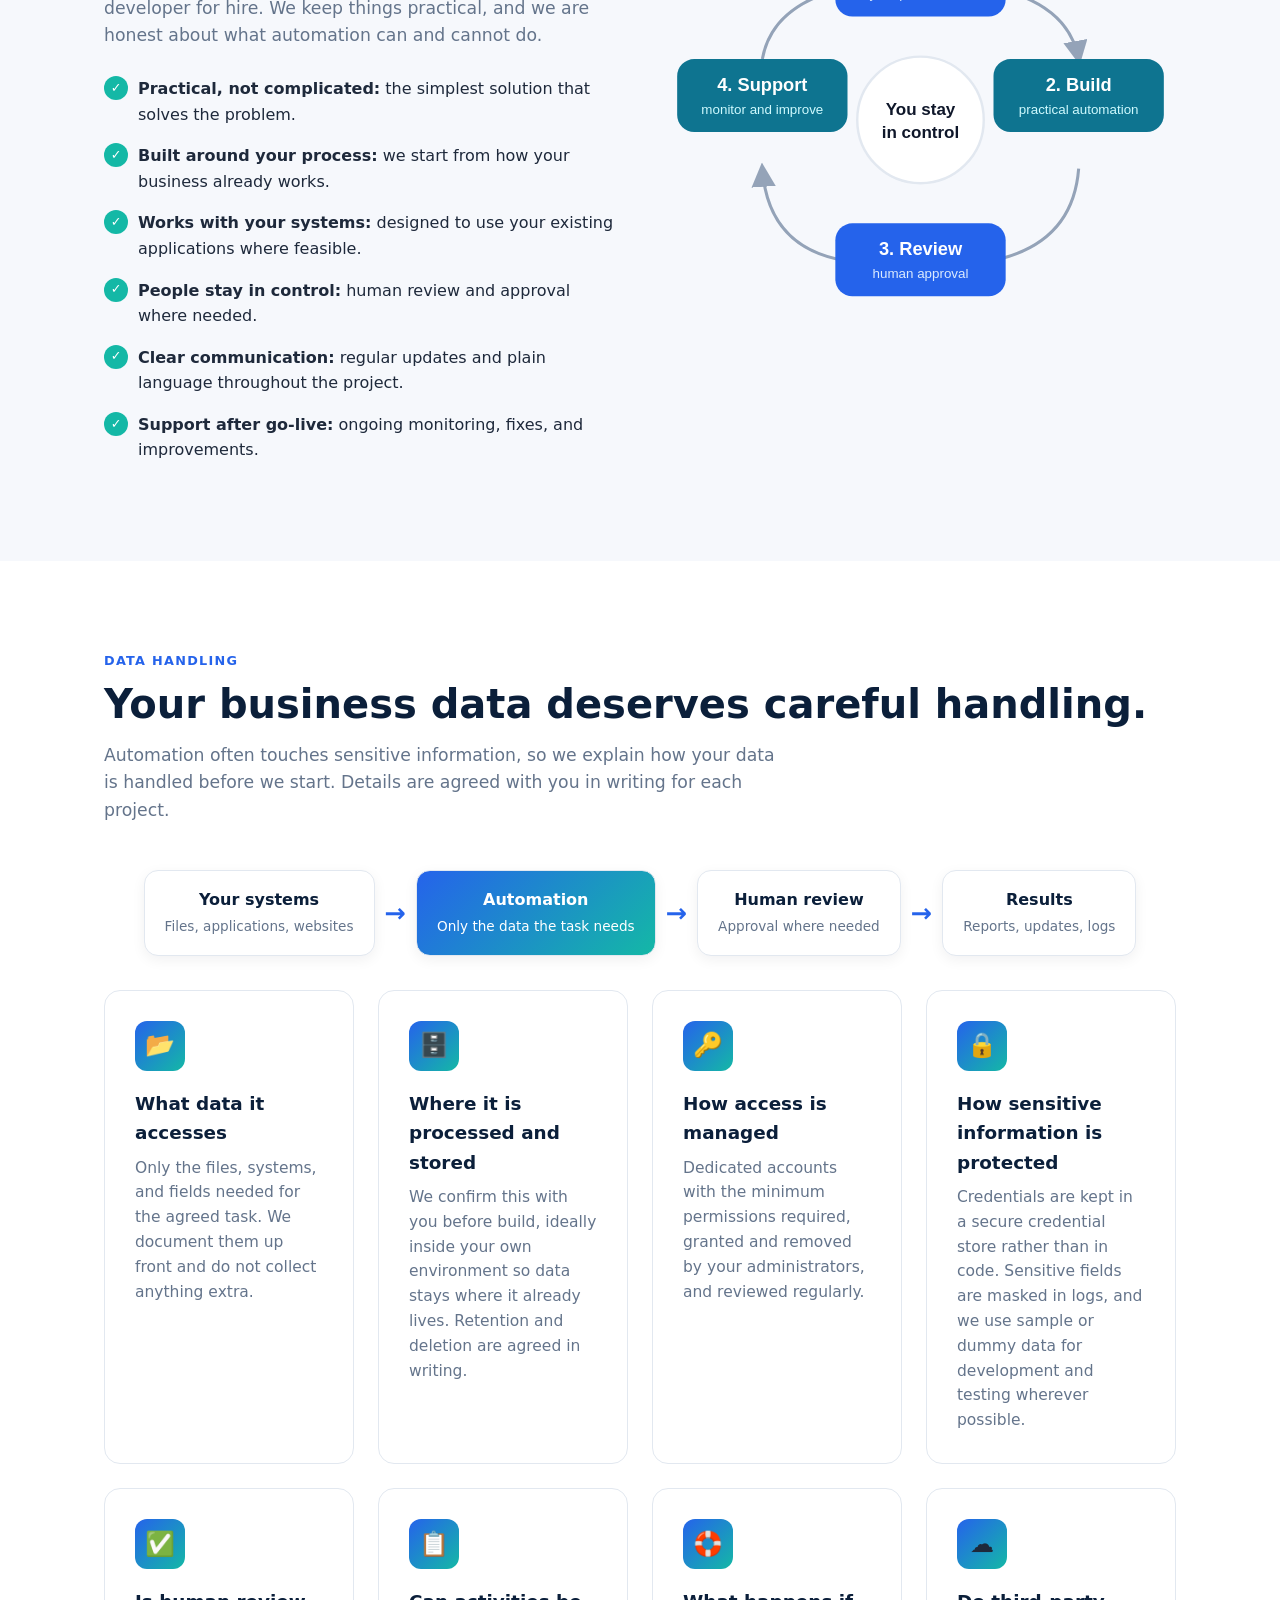
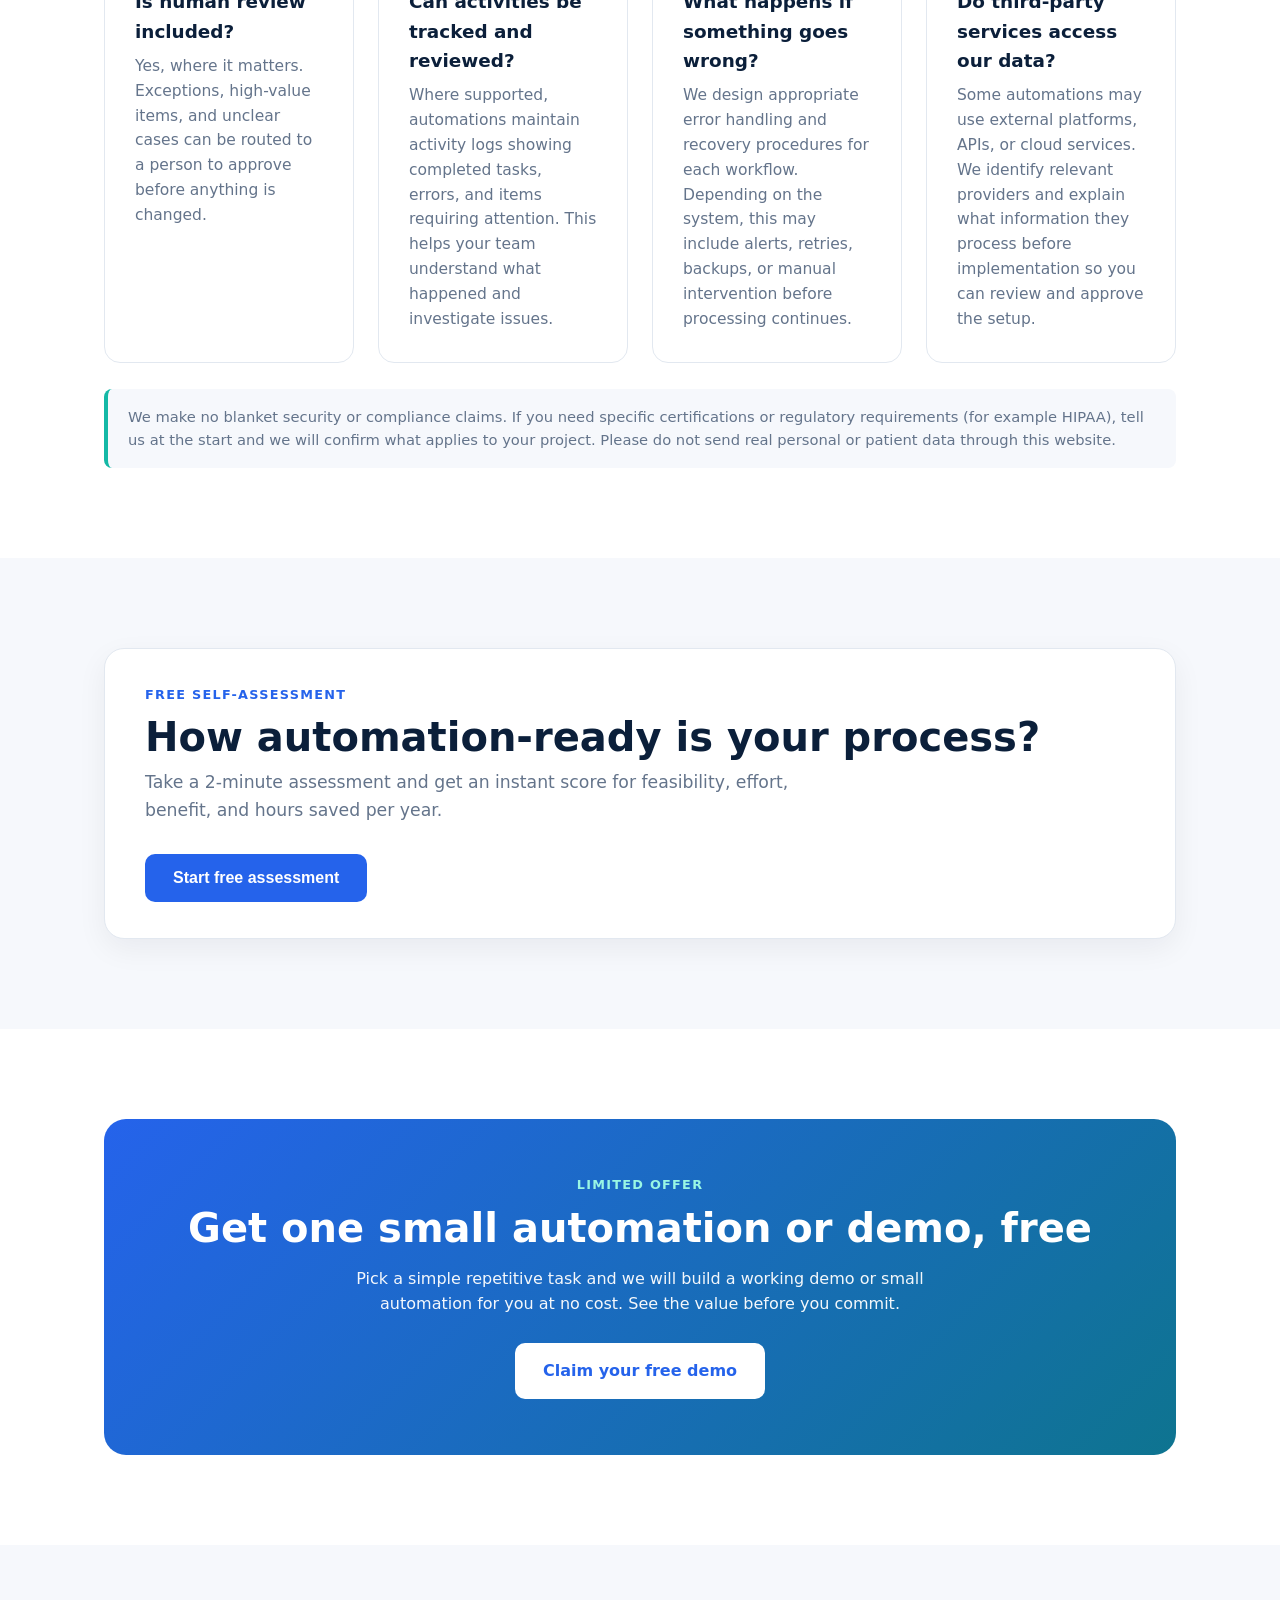
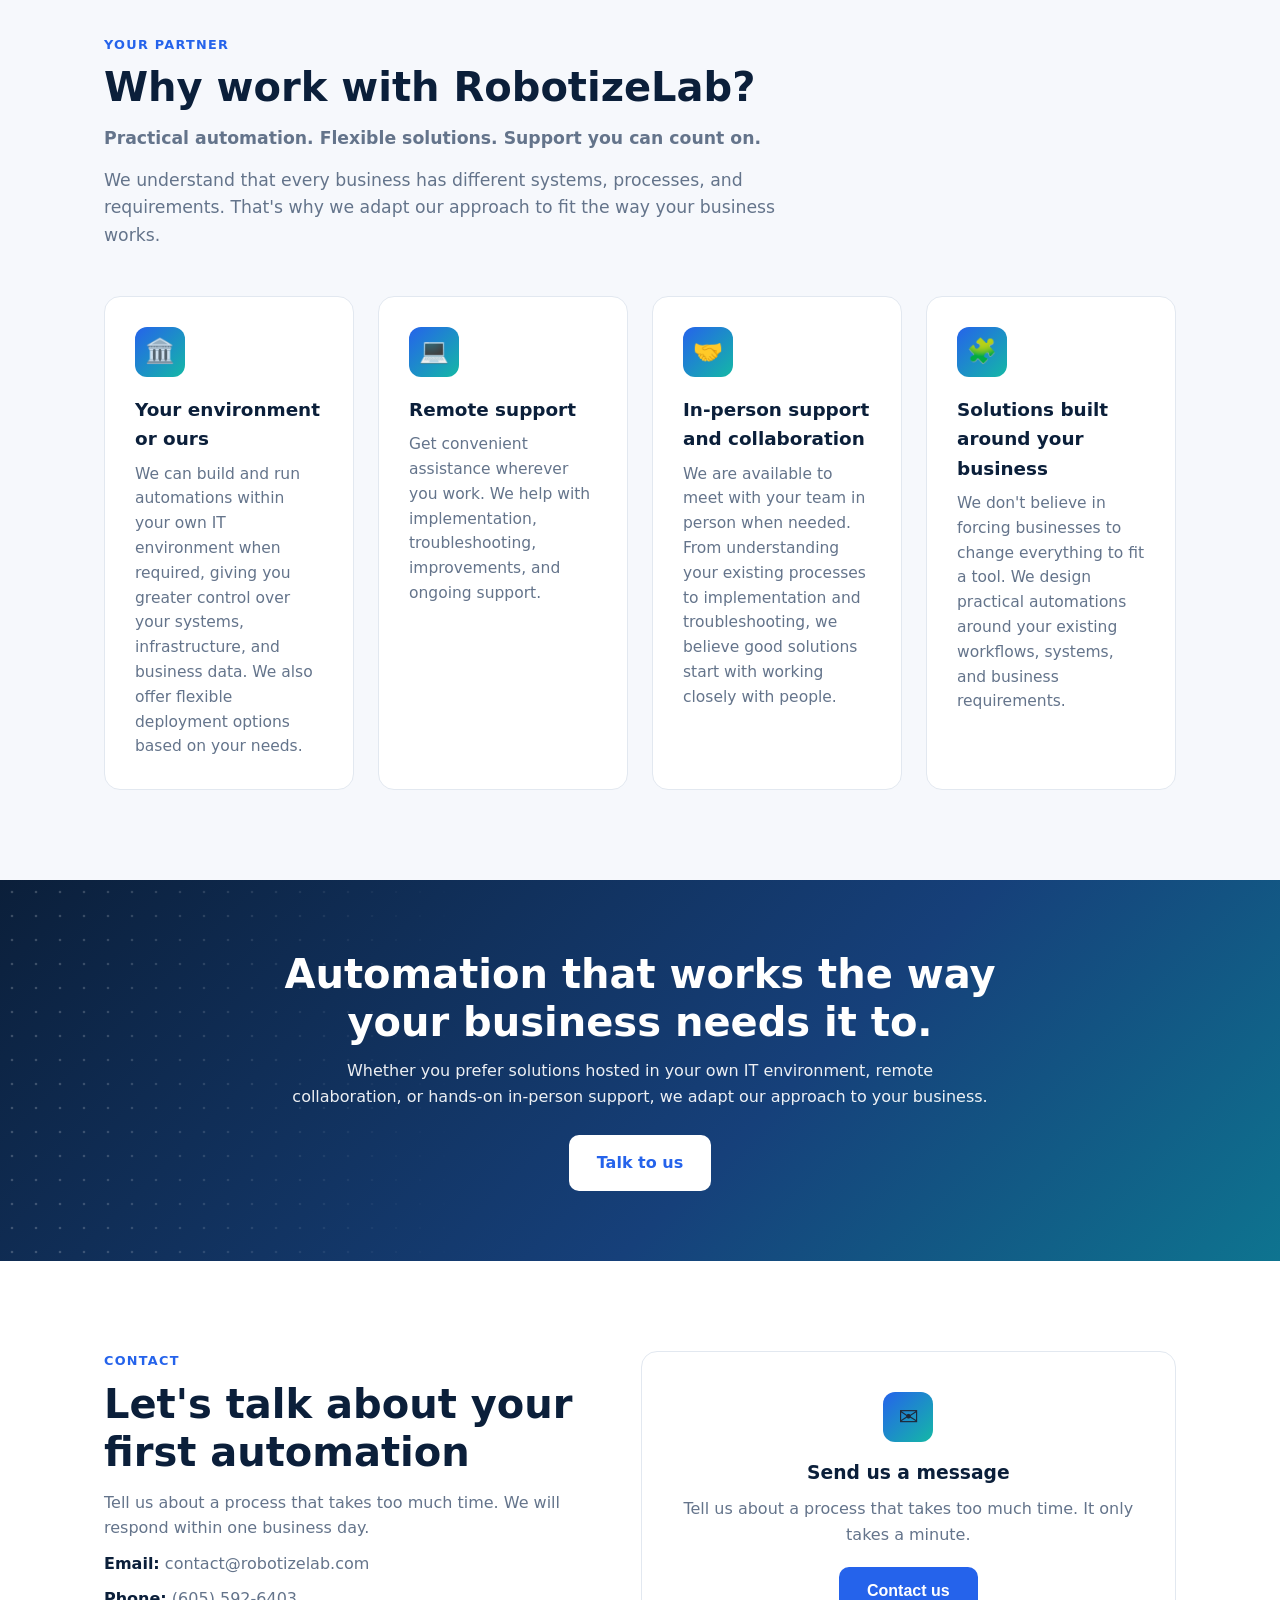
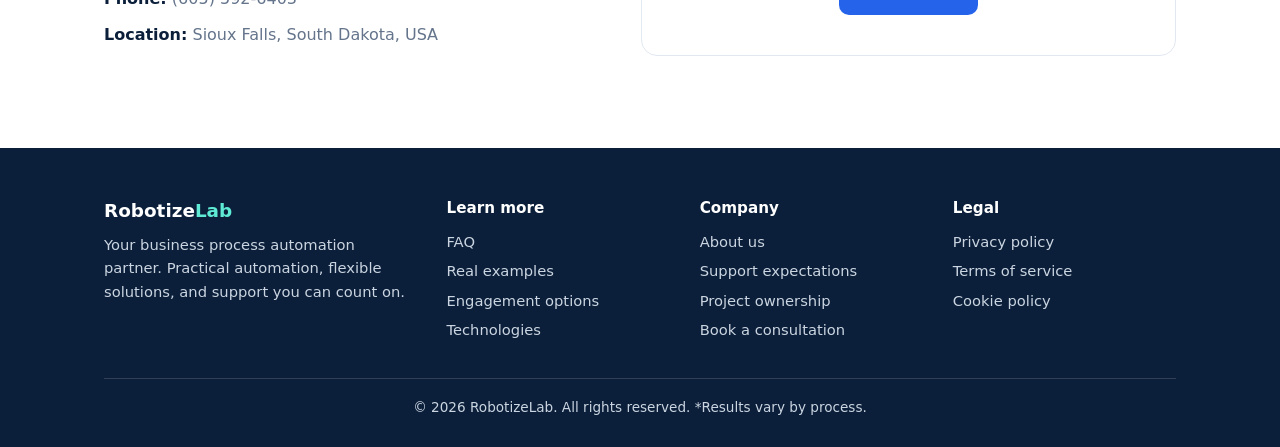
==== commit 6cd4ea28: "email updated" ====
--- a/index.html
+++ b/index.html
@@ -492,7 +492,7 @@
       <div class="eyebrow">Contact</div>
       <h2>Let's talk about your first automation</h2>
       <p>Tell us about a process that takes too much time. We will respond within one business day.</p>
-      <p><strong>Email:</strong> <a href="mailto:robotizelab@gmail.com">robotizelab@gmail.com</a></p>
+      <p><strong>Email:</strong> <a href="mailto:contact@robotizelab.com">contact@robotizelab.com</a></p>
       <p><strong>Phone:</strong> <a href="tel:+16055926403">(605) 592-6403</a></p>
       <p><strong>Location:</strong> Sioux Falls, South Dakota, USA</p>
     </div>
